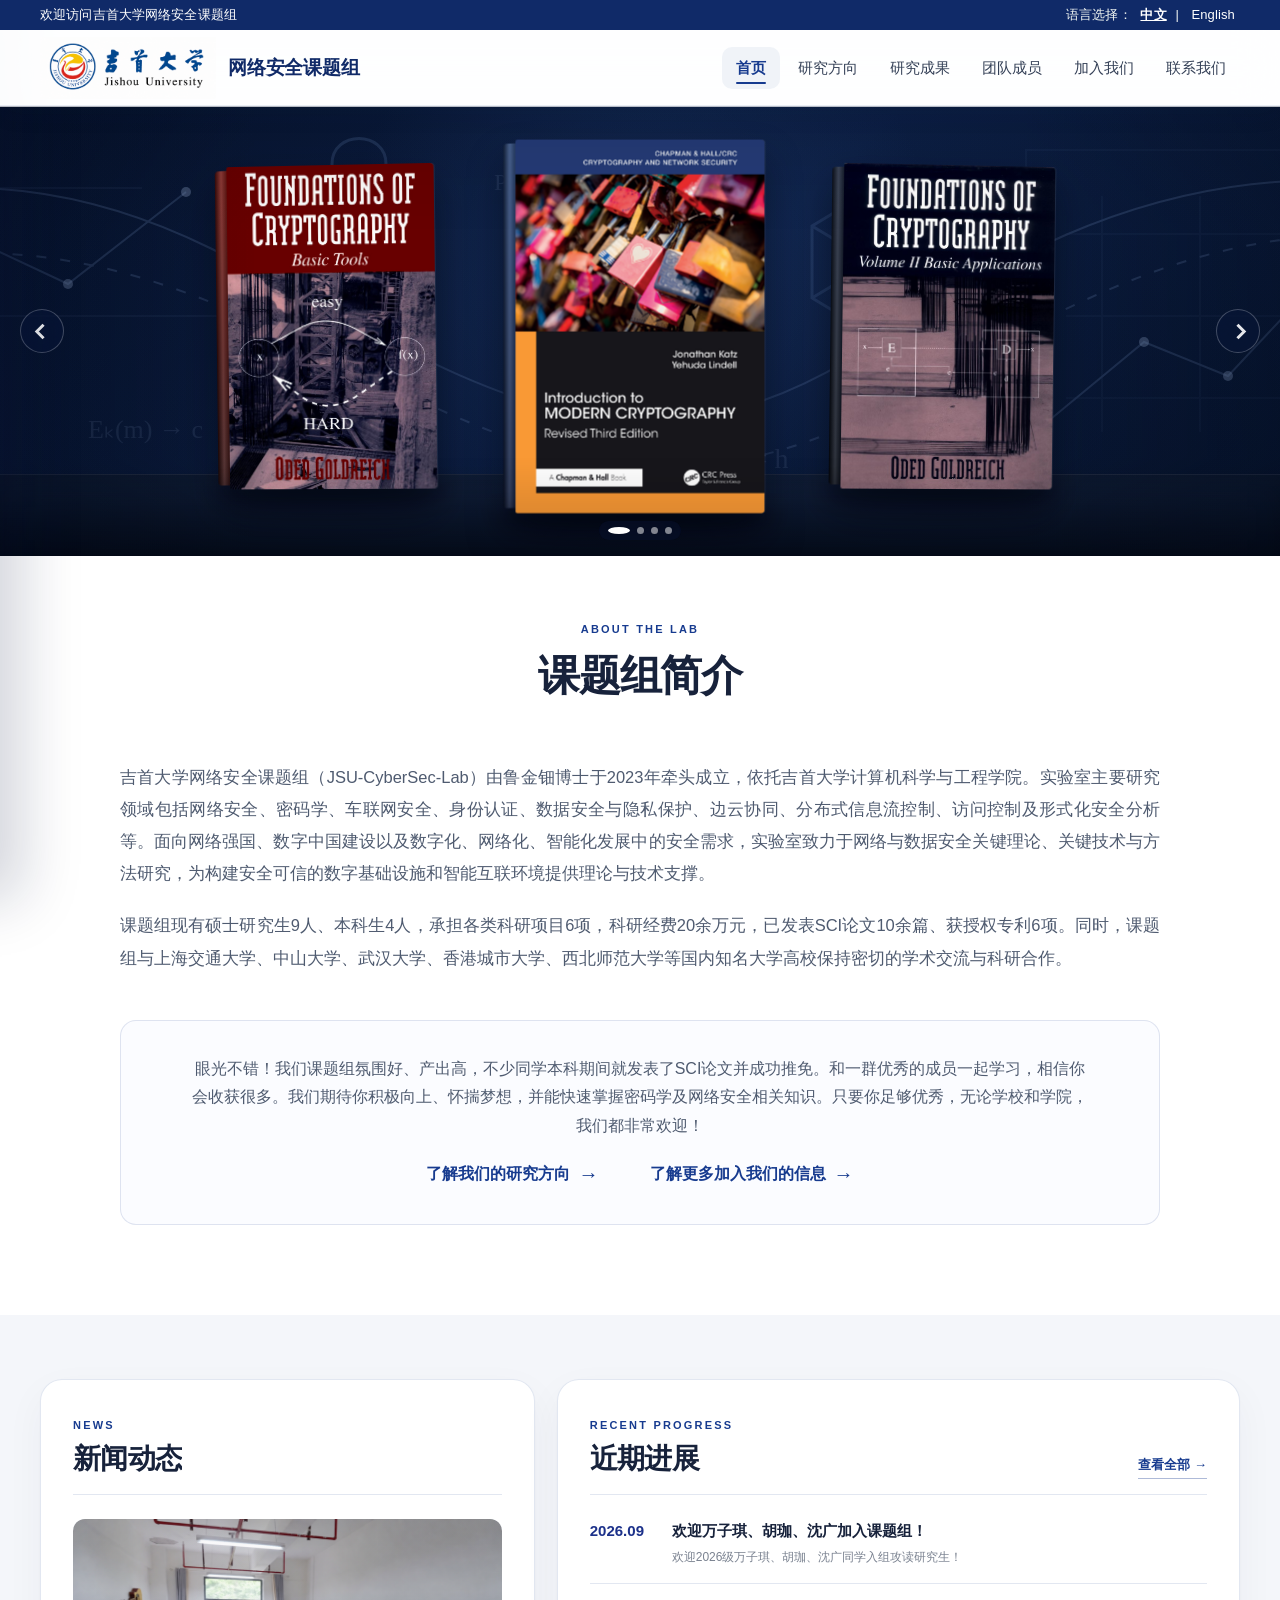
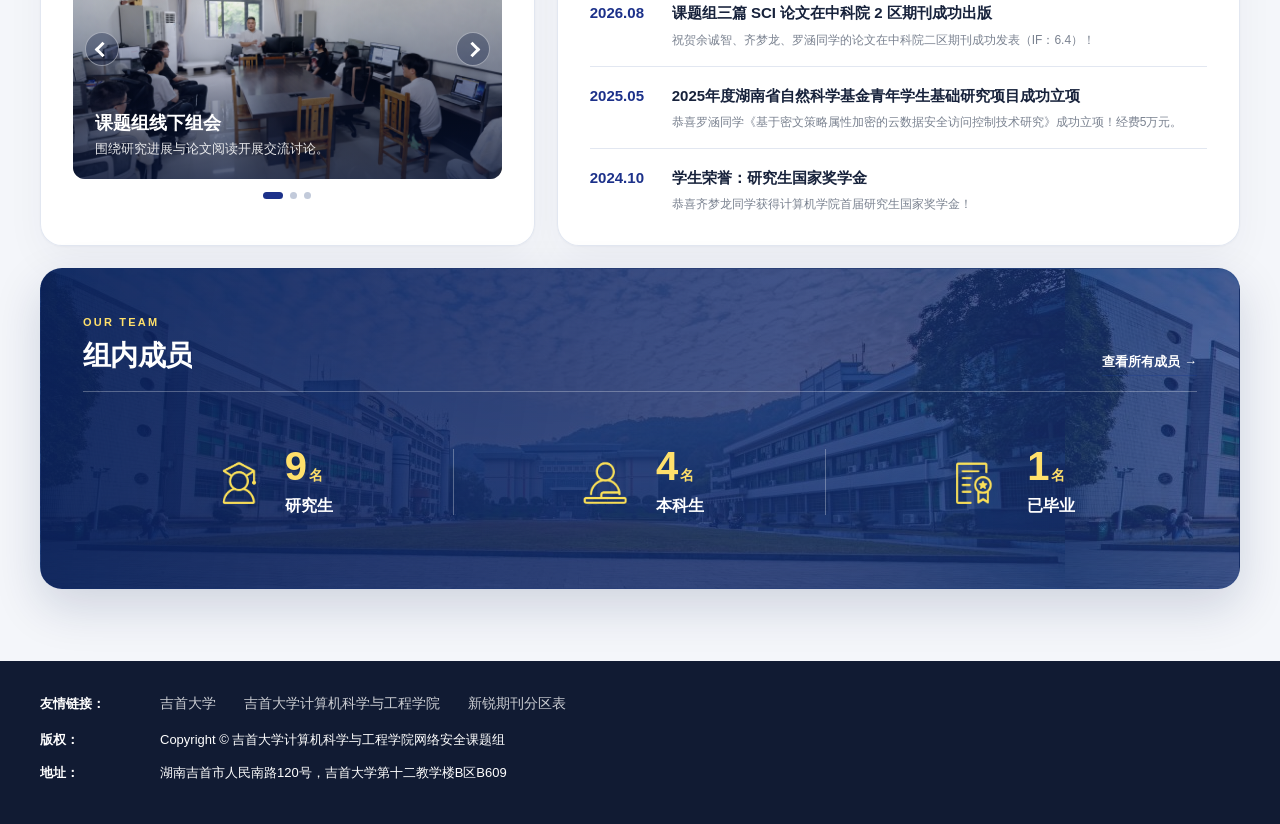
==== index.html @ b17234b5 "Initial release of JSU CyberSec Lab website" ====
<!DOCTYPE html>
<html lang="zh-CN">

<head>
    <meta charset="UTF-8">
    <meta name="viewport" content="width=device-width, initial-scale=1.0">
    <meta name="theme-color" content="#102a68">
    <link rel="icon" type="image/png" sizes="512x512" href="assets/images/branding/jsu-favicon.png?v=20260823-cybersec-lab">
    <title data-i18n="page-title-home">首页 - 网络安全课题组</title>
    <link rel="stylesheet" href="assets/css/site.css?v=20260823-i18n-v1">
</head>

<body>
    <!-- 顶部欢迎栏 -->
    <div class="topper">
        <div class="top">
            <div class="container">
                <div class="welcome" data-i18n="welcome">欢迎访问吉首大学网络安全课题组</div>
                <div class="top_tel">
                    <span data-i18n="language">语言选择：</span>
                    <a href="#" id="langZh" class="lang-switch active" data-i18n="lang-zh">中文</a>&nbsp;|&nbsp;
                    <a href="#" id="langEn" class="lang-switch" data-i18n="lang-en">English</a>
                </div>
            </div>
        </div>
        
        <!-- 页眉导航 -->
        <div class="header">
            <div class="container">
                <div class="logo">
                    <a href="index.html">
                        <img src="assets/images/branding/jishou-university-horizontal.png" alt="吉首大学校徽与校名" data-i18n-alt="logo-alt">
                        <span class="header-title" data-i18n="site-title">网络安全课题组</span>
                    </a>
                </div>
                <div class="nav">
                    <ul>
                        <li class="on"><a href="index.html" data-i18n="nav-home">首页</a></li>
                        <li><a href="research-directions/index.html" data-i18n="nav-intro">研究方向</a></li>
                        <li><a href="research-results/index.html" data-i18n="nav-research">研究成果</a></li>
                        <li><a href="team/index.html" data-i18n="nav-team">团队成员</a></li>
                        <li><a href="join-us/index.html" data-i18n="nav-about">加入我们</a></li>
                        <li><a href="contact/index.html" data-i18n="nav-contact">联系我们</a></li>
                    </ul>
                </div>
                <button type="button" class="model-navbtn" id="navBtn" aria-label="打开导航菜单" data-i18n-aria-label="open-navigation" aria-controls="leftNav" aria-expanded="false"></button>
            </div>
        </div>
    </div>

    <!-- 侧边导航（移动端） -->
    <div class="opacity2" id="opacity2"></div>
    <div class="model-leftnav" id="leftNav" aria-hidden="true">
        <h1 class="model-leftnav-top"><span data-i18n="nav-menu">导航菜单</span></h1>
        <div class="model-leftnav-main">
            <ul class="nnav">
                <li><a href="index.html" class="ce" data-i18n="nav-home">首页</a></li>
                <li><a href="research-directions/index.html" class="ce" data-i18n="nav-intro">研究方向</a></li>
                <li><a href="research-results/index.html" class="ce" data-i18n="nav-research">研究成果</a></li>
                <li><a href="team/index.html" class="ce" data-i18n="nav-team">团队成员</a></li>
                <li><a href="join-us/index.html" class="ce" data-i18n="nav-about">加入我们</a></li>
                <li><a href="contact/index.html" class="ce" data-i18n="nav-contact">联系我们</a></li>
            </ul>
        </div>
    </div>

    <!-- 轮播图 -->
    <section class="hero-slider" id="model_banner">
        <div class="slider" id="slider">
            <div class="slides">
                <div class="slide books-slide active" role="img" aria-label="三本密码学经典著作的图书陈列" data-i18n-aria-label="hero-books-alt">
                    <div class="books-stage" aria-hidden="true">
                        <div class="book-cover book-cover-left">
                            <img src="assets/images/carousel/books/crypto-book-basic-tools.png" alt="">
                        </div>
                        <div class="book-cover book-cover-center">
                            <img src="assets/images/carousel/books/crypto-book-modern-cryptography.png" alt="">
                        </div>
                        <div class="book-cover book-cover-right">
                            <img src="assets/images/carousel/books/crypto-book-basic-applications.png" alt="">
                        </div>
                    </div>
                </div>
                <div class="slide journals-slide" role="img" aria-label="四本密码学与网络安全领域代表性期刊的封面陈列" data-i18n-aria-label="hero-journals-alt">
                    <div class="journals-stage" aria-hidden="true">
                        <div class="journal-cover journal-cover-tops">
                            <img src="assets/images/carousel/journals/journal-acm-tops-ai.png" alt="">
                        </div>
                        <div class="journal-cover journal-cover-tifs">
                            <img src="assets/images/carousel/journals/journal-ieee-tifs-ai.png" alt="">
                        </div>
                        <div class="journal-cover journal-cover-tdsc">
                            <img src="assets/images/carousel/journals/journal-ieee-tdsc-ai.png" alt="">
                        </div>
                        <div class="journal-cover journal-cover-cryptology">
                            <img src="assets/images/carousel/journals/journal-cryptology-ai.png" alt="">
                        </div>
                    </div>
                </div>
                <div class="slide awards-slide">
                    <img src="assets/images/carousel/awards/awards-honors-carousel.png" alt="课题组奖项荣誉展示：国际奖荣誉8项以上、省级荣誉30项以上" data-i18n-alt="hero-awards-alt">
                </div>
                <div class="slide research-directions-slide">
                    <img src="assets/images/carousel/research/research-directions-carousel.png" alt="课题组三个研究方向展示：身份认证、数据安全、分布式信息流控制" data-i18n-alt="hero-directions-alt">
                </div>
            </div>
            <button class="nav prev" aria-label="上一张" data-i18n-aria-label="previous-slide"><span aria-hidden="true">‹</span></button>
            <button class="nav next" aria-label="下一张" data-i18n-aria-label="next-slide"><span aria-hidden="true">›</span></button>
            <div class="dots" aria-label="首页轮播图" data-i18n-aria-label="hero-carousel-label"></div>
        </div>
    </section>

    <!-- 首页简介 -->
    <div class="home-intro">
        <div class="container">
            <section class="intro-content" aria-labelledby="home-intro-title">
                <header class="intro-heading">
                    <span class="section-kicker" data-i18n="home-intro-kicker">ABOUT THE LAB</span>
                    <h2 id="home-intro-title" data-i18n="home-intro-title">课题组简介</h2>
                </header>
                <div class="intro-text">
                    <p data-i18n="home-intro-text1">吉首大学网络安全课题组（JSU-CyberSec-Lab）由鲁金钿博士于2023年牵头成立，依托吉首大学计算机科学与工程学院。实验室主要研究领域包括网络安全、密码学、车联网安全、身份认证、数据安全与隐私保护、边云协同、分布式信息流控制、访问控制及形式化安全分析等。面向网络强国、数字中国建设以及数字化、网络化、智能化发展中的安全需求，实验室致力于网络与数据安全关键理论、关键技术与方法研究，为构建安全可信的数字基础设施和智能互联环境提供理论与技术支撑。</p>
                    <p data-i18n="home-intro-text2">课题组现有硕士研究生9人、本科生4人，承担各类科研项目6项，科研经费20余万元，已发表SCI论文10余篇、获授权专利6项。同时，课题组与上海交通大学、中山大学、武汉大学、香港城市大学、西北师范大学等国内知名大学高校保持密切的学术交流与科研合作。</p>
                </div>
                <aside class="intro-invitation" aria-label="进一步了解课题组" data-i18n-aria-label="home-intro-aside-label">
                    <p data-i18n="home-intro-pathways-text">眼光不错！我们课题组氛围好、产出高，不少同学本科期间就发表了SCI论文并成功推免。和一群优秀的成员一起学习，相信你会收获很多。我们期待你积极向上、怀揣梦想，并能快速掌握密码学及网络安全相关知识。只要你足够优秀，无论学校和学院，我们都非常欢迎！</p>
                    <nav class="intro-pathways">
                        <a href="research-directions/index.html">
                            <span data-i18n="home-intro-research-link">了解我们的研究方向</span>
                            <span class="intro-pathway-arrow" aria-hidden="true">→</span>
                        </a>
                        <a href="join-us/index.html">
                            <span data-i18n="home-intro-join-link">了解更多加入我们的信息</span>
                            <span class="intro-pathway-arrow" aria-hidden="true">→</span>
                        </a>
                    </nav>
                </aside>
            </section>
        </div>
    </div>

    <!-- 新闻、近期进展与成员概览 -->
    <section class="home-updates">
        <div class="container">
            <div class="home-feed-grid">
                <section class="home-module news-module" aria-labelledby="home-news-title">
                    <div class="home-module-heading">
                        <div>
                            <span class="section-kicker">NEWS</span>
                            <h2 id="home-news-title" data-i18n="home-news-title">新闻动态</h2>
                        </div>
                    </div>
                    <div class="news-carousel" data-news-carousel aria-roledescription="carousel" aria-label="课题组新闻动态" data-i18n-aria-label="news-carousel-label">
                        <div class="news-carousel-viewport">
                            <article class="news-carousel-slide is-active" aria-hidden="false">
                                <img src="assets/images/news/news-group-meeting.png" alt="课题组线下组会" data-i18n-alt="news-meeting-alt">
                                <div class="news-carousel-caption">
                                    <h3 data-i18n="home-news-slide1-title">课题组线下组会</h3>
                                    <p data-i18n="home-news-slide1-text">围绕研究进展与论文阅读开展交流讨论。</p>
                                </div>
                            </article>
                            <article class="news-carousel-slide" aria-hidden="true">
                                <img src="assets/images/news/news-research-guidance.png" alt="科研工作指导" data-i18n-alt="news-guidance-alt">
                                <div class="news-carousel-caption">
                                    <h3 data-i18n="home-news-slide2-title">科研工作指导</h3>
                                    <p data-i18n="home-news-slide2-text">针对实验设计与论文写作开展细致指导。</p>
                                </div>
                            </article>
                            <article class="news-carousel-slide" aria-hidden="true">
                                <img src="assets/images/news/news-online-seminar.png" alt="线上论文研讨" data-i18n-alt="news-seminar-alt">
                                <div class="news-carousel-caption">
                                    <h3 data-i18n="home-news-slide3-title">线上论文研讨</h3>
                                    <p data-i18n="home-news-slide3-text">通过线上会议持续开展论文分享与学术讨论。</p>
                                </div>
                            </article>
                            <button class="news-carousel-control news-carousel-prev" type="button" data-news-prev aria-label="上一张新闻图片" data-i18n-aria-label="news-previous"><span aria-hidden="true">‹</span></button>
                            <button class="news-carousel-control news-carousel-next" type="button" data-news-next aria-label="下一张新闻图片" data-i18n-aria-label="news-next"><span aria-hidden="true">›</span></button>
                        </div>
                        <div class="news-carousel-dots" role="tablist" aria-label="新闻图片切换">
                            <button class="is-active" type="button" data-news-dot="0" aria-label="查看第 1 张新闻图片" aria-current="true"></button>
                            <button type="button" data-news-dot="1" aria-label="查看第 2 张新闻图片" aria-current="false"></button>
                            <button type="button" data-news-dot="2" aria-label="查看第 3 张新闻图片" aria-current="false"></button>
                        </div>
                    </div>
                </section>

                <section class="home-module progress-module" aria-labelledby="home-progress-title">
                    <div class="home-module-heading">
                        <div>
                            <span class="section-kicker">RECENT PROGRESS</span>
                            <h2 id="home-progress-title" data-i18n="home-progress-title">近期进展</h2>
                        </div>
                        <a href="research-results/index.html" class="module-more" data-i18n="view-all-progress">查看全部</a>
                    </div>
                    <div class="progress-list">
                        <article class="progress-item progress-news-item">
                            <time datetime="2026-09">2026.09</time>
                            <div>
                                <h3><a href="team/index.html" data-i18n="progress-new-members-title">欢迎万子琪、胡珈、沈广加入课题组！</a></h3>
                                <p data-i18n="progress-new-members-desc">欢迎2026级万子琪、胡珈、沈广同学入组攻读研究生！</p>
                            </div>
                        </article>
                        <article class="progress-item progress-news-item">
                            <time datetime="2026-08">2026.08</time>
                            <div>
                                <h3><a href="research-results/index.html" data-i18n="progress-publications-title">课题组三篇 SCI 论文在中科院 2 区期刊成功出版</a></h3>
                                <p data-i18n="progress-publications-desc">祝贺余诚智、齐梦龙、罗涵同学的论文在中科院二区期刊成功发表（IF：6.4）！</p>
                            </div>
                        </article>
                        <article class="progress-item progress-news-item">
                            <time datetime="2025-05-10">2025.05</time>
                            <div>
                                <h3><a href="https://news.jsu.edu.cn/xyjj/81c329e2d4d9441f970bdf173c65353d.htm" target="_blank" rel="noopener noreferrer" data-i18n="progress-student-project-title">2025年度湖南省自然科学基金青年学生基础研究项目成功立项</a></h3>
                                <p data-i18n="progress-student-project-desc">恭喜罗涵同学《基于密文策略属性加密的云数据安全访问控制技术研究》成功立项！经费5万元。</p>
                            </div>
                        </article>
                        <article class="progress-item progress-news-item">
                            <time datetime="2024-10">2024.10</time>
                            <div>
                                <h3><a href="https://mp.weixin.qq.com/s/3XotPvAPPqmnLDscz7yM0w" target="_blank" rel="noopener noreferrer" data-i18n="progress-scholarship-title">学生荣誉：研究生国家奖学金</a></h3>
                                <p data-i18n="progress-scholarship-desc">恭喜齐梦龙同学获得计算机学院首届研究生国家奖学金！</p>
                            </div>
                        </article>
                    </div>
                </section>
            </div>

            <section class="home-module members-module" aria-labelledby="home-members-title">
                <div class="home-module-heading">
                    <div>
                        <span class="section-kicker">OUR TEAM</span>
                        <h2 id="home-members-title" data-i18n="home-members-title">组内成员</h2>
                    </div>
                    <a href="team/index.html" class="module-more" data-i18n="view-all-members">查看全部成员</a>
                </div>
                <div class="member-stats">
                    <a href="team/index.html#graduate-heading" class="member-stat">
                        <span class="member-stat-icon member-stat-icon-graduate" aria-hidden="true"></span>
                        <span class="member-stat-copy"><strong>9<small data-i18n="member-count-unit">名</small></strong><span data-i18n="team-graduate">研究生</span></span>
                    </a>
                    <a href="team/index.html#undergraduate-heading" class="member-stat">
                        <span class="member-stat-icon member-stat-icon-undergraduate" aria-hidden="true"></span>
                        <span class="member-stat-copy"><strong>4<small data-i18n="member-count-unit">名</small></strong><span data-i18n="team-undergraduate">本科生</span></span>
                    </a>
                    <a href="team/index.html#alumni-heading" class="member-stat">
                        <span class="member-stat-icon member-stat-icon-alumni" aria-hidden="true"></span>
                        <span class="member-stat-copy"><strong>1<small data-i18n="member-count-unit">名</small></strong><span data-i18n="home-alumni">已毕业</span></span>
                    </a>
                </div>
            </section>
        </div>
    </section>

    <!-- 页脚 -->
    <div class="footer">
        <div class="container">
            <div class="foot_left">
                <div class="footer-row footer-links">
                        <span class="footer-label" data-i18n="related-links">友情链接：</span>
                        <ul class="ul-link1">
                            <li><a href="https://www.jsu.edu.cn/" target="_blank" rel="noopener noreferrer" data-i18n="link-jsu">吉首大学</a></li>
                            <li><a href="https://cse.jsu.edu.cn/" target="_blank" rel="noopener noreferrer" data-i18n="link-cse">吉首大学计算机科学与工程学院</a></li>
                            <li><a href="https://www.xr-scholar.com/" target="_blank" rel="noopener noreferrer" data-i18n="link-xr">新锐期刊分区表</a></li>
                        </ul>
                </div>
                <div class="footer-row copyright"><span class="footer-label" data-i18n="footer-copyright-label">版权：</span><span data-i18n="footer-copyright-text">Copyright © 吉首大学计算机科学与工程学院网络安全课题组</span></div>
                <div class="footer-row contact"><span class="footer-label" data-i18n="footer-address-label">地址：</span><span data-i18n="footer-address-text">湖南吉首市人民南路120号，吉首大学第十二教学楼B区B609</span></div>
            </div>
        </div>
    </div>

    <script src="assets/js/i18n.js?v=20260823-i18n-v2"></script>
    <script src="assets/js/common.js?v=20260823-i18n-v1"></script>
</body>

</html>
---- assets/css/site.css ----
/* ===== 全局样式重置 ===== */
* {
    margin: 0;
    padding: 0;
    box-sizing: border-box;
}

body {
    font-family: "Microsoft YaHei", "微软雅黑", "PingFang SC", "Helvetica Neue", Arial, sans-serif;
    font-size: 14px;
    line-height: 24px;
    color: #333;
    background: #fff;
    -webkit-font-smoothing: antialiased;
    -moz-osx-font-smoothing: grayscale;
}

a {
    text-decoration: none;
    color: #333;
    transition: all 0.3s ease;
}

a:hover, a:focus {
    text-decoration: none;
    color: #1c318a;
}

ul, ol {
    list-style: none;
}

img {
    border: none;
    vertical-align: middle;
    max-width: 100%;
}

.clear {
    clear: both;
}

.container {
    width: 1200px;
    margin: 0 auto;
    padding: 0 15px;
}

/* ===== 顶部欢迎栏 ===== */
.topper {
    width: 100%;
    position: relative;
    z-index: 10;
}

.top {
    border-top: 3px solid #2a4092;
    background: #1c318a;
    height: auto;
    overflow: hidden;
    position: relative;
    z-index: 11;
}

.top .container {
    display: flex;
    justify-content: space-between;
    align-items: center;
    height: 30px;
    line-height: 30px;
}

.welcome {
    color: #ffffff;
    font-size: 14px;
}

.top_tel {
    color: #f5faf5;
    font-size: 14px;
}

.top_tel a {
    color: #ffffff;
    margin: 0 5px;
}

.top_tel a:hover {
    color: #ffffff;
    opacity: 0.8;
}

/* ===== 页眉导航 ===== */
.header {
    width: 100%;
    height: 78px;
    background: #fff;
    box-shadow: 0px 2px 10px 3px rgba(30, 19, 15, 0.1);
    position: relative;
    z-index: 10;
    transition: 400ms;
}

.header .container {
    position: relative;
    display: flex;
    align-items: center;
    justify-content: space-between;
    height: 78px;
}

.logo {
    width: auto;
    min-width: 340px;
    height: 78px;
    display: flex;
    align-items: center;
    flex: 0 1 auto;
}

.logo a {
    width: 100%;
    height: 100%;
    display: flex;
    align-items: center;
}

.logo img {
    width: 188px;
    height: 68px;
    object-fit: cover;
    object-position: center;
    flex: 0 0 auto;
}

.header-title {
    font-size: 20px;
    font-weight: bold;
    color: #1c318a;
    margin-left: 14px;
    white-space: nowrap;
}

.nav {
    flex: 1;
    padding: 0 0 0 20px;
    height: 78px;
    display: flex;
    align-items: center;
}

.nav ul {
    display: flex;
    width: 100%;
    justify-content: flex-end;
    gap: 0;
}

.nav ul li {
    position: relative;
    text-align: center;
}

.nav ul li a {
    display: block;
    line-height: 78px;
    height: 78px;
    padding: 0 16px;
    overflow: hidden;
    position: relative;
    transition: 400ms;
    color: #333;
    font-size: 16px;
}

.nav ul li a:before {
    content: "";
    width: 1px;
    height: 16px;
    background: #e6e6e6;
    position: absolute;
    right: 0px;
    top: 50%;
    margin-top: -8px;
}

.nav ul li:last-child a:before {
    display: none;
}

.nav ul li a:after {
    content: "";
    width: 30px;
    height: 3px;
    background: #1c318a;
    position: absolute;
    left: 50%;
    margin-left: -15px;
    bottom: 14px;
    transition: 400ms;
    transform: scale(0, 0);
    -webkit-transform: scale(0, 0);
    -moz-transform: scale(0, 0);
    -ms-transform: scale(0, 0);
}

.nav ul li a:hover,
.nav ul li.on a {
    font-weight: bold;
    color: #1c318a;
}

.nav ul li a:hover:after,
.nav ul li.on a:after {
    transform: scale(1, 1);
    -webkit-transform: scale(1, 1);
    -moz-transform: scale(1, 1);
    -ms-transform: scale(1, 1);
    transition: 400ms;
}

.nav ul li ul {
    width: 100%;
    background: rgba(42, 64, 146, 0.8);
    display: none;
    position: absolute;
    top: 78px;
    left: 0;
    flex-direction: column;
    padding: 10px 0;
}

.nav ul li:hover ul {
    display: block;
}

.nav ul li ul li {
    width: 100%;
    font-size: 14px;
}

.nav ul li ul li a {
    color: #d6ddf9;
    line-height: 40px;
    height: 40px;
    font-weight: normal;
    padding: 0 20px;
}

.nav ul li ul li a:before,
.nav ul li ul li a:after {
    display: none;
}

.nav ul li ul li a:hover {
    color: #fff;
    background: #1c318a;
}

.model-navbtn {
    width: 36px;
    height: 36px;
    padding: 0;
    background: #1c318a;
    position: relative;
    cursor: pointer;
    border: none;
    appearance: none;
    outline: none;
    display: none;
}

.model-navbtn:before {
    content: "☰";
    position: absolute;
    top: 50%;
    left: 50%;
    transform: translate(-50%, -50%);
    color: #fff;
    font-size: 20px;
}

/* ===== 轮播图 ===== */
#model_banner {
    width: 100%;
    position: relative;
    overflow: hidden;
}

#model_banner .banner {
    width: 100%;
    height: 500px;
    overflow: hidden;
}

#model_banner .banner img {
    width: 100%;
    height: 100%;
    object-fit: cover;
}

.hero-slider {
    width: 100%;
    position: relative;
    overflow: hidden;
}

.slider {
    position: relative;
    width: 100%;
    height: 500px;
    overflow: hidden;
}

.slides {
    position: relative;
    width: 100%;
    height: 100%;
}

.slide {
    position: absolute;
    inset: 0;
    opacity: 0;
    transition: opacity 0.8s ease;
}

.slide.active {
    opacity: 1;
    z-index: 2;
}

.slide img {
    width: 100%;
    height: 100%;
    object-fit: cover;
    display: block;
}

.slide::after {
    content: "";
    position: absolute;
    inset: 0;
    background: linear-gradient(135deg, rgba(0, 0, 0, 0.4) 0%, rgba(0, 0, 0, 0.1) 50%, rgba(0, 0, 0, 0) 100%);
}

.caption {
    position: absolute;
    left: 40px;
    bottom: 40px;
    z-index: 3;
    color: #fff;
    max-width: 60%;
    text-shadow: 0 4px 20px rgba(0, 0, 0, 0.8);
}

.caption h2 {
    margin: 0 0 10px 0;
    font-size: 36px;
    font-weight: 800;
    letter-spacing: 1px;
    color: #fff;
}

.caption h2::after {
    display: none;
}

.caption p {
    margin: 0;
    opacity: 0.95;
    font-size: 18px;
    color: rgba(255, 255, 255, 0.9);
}

.slider .nav {
    position: absolute;
    top: 50%;
    transform: translateY(-50%);
    z-index: 4;
    width: 50px;
    height: 50px;
    border: 0;
    border-radius: 50%;
    cursor: pointer;
    color: #fff;
    font-size: 32px;
    line-height: 50px;
    background: rgba(0, 0, 0, 0.4);
    backdrop-filter: blur(10px);
    transition: all 0.3s ease;
    border: 2px solid rgba(255, 255, 255, 0.2);
}

.slider .nav.prev {
    left: 20px;
}

.slider .nav.next {
    right: 20px;
}

.slider .nav:hover {
    background: rgba(28, 49, 138, 0.6);
    border-color: #1c318a;
}

.dots {
    position: absolute;
    left: 50%;
    bottom: 20px;
    transform: translateX(-50%);
    z-index: 4;
    display: flex;
    gap: 10px;
    padding: 8px 15px;
    border-radius: 999px;
    background: rgba(0, 0, 0, 0.4);
    backdrop-filter: blur(10px);
}

.dot {
    width: 10px;
    height: 10px;
    border-radius: 50%;
    border: 2px solid rgba(255, 255, 255, 0.5);
    background: rgba(255, 255, 255, 0.2);
    cursor: pointer;
    transition: all 0.3s ease;
}

.dot.active {
    width: 30px;
    background: #1c318a;
    border-color: #1c318a;
}

/* ===== 主体内容 ===== */
.model_contant {
    width: 100%;
    padding: 40px 0;
    background: #f7f7f7;
}

.model_leftright {
    background: #f7f7f7;
    position: relative;
}

.model_leftright:after {
    content: "";
    width: 360px;
    background: #fff;
    height: 100%;
    position: absolute;
    right: 0;
    top: 0;
}

#model_contant_main {
    position: relative;
    z-index: 2;
}

.model_leftright_l {
    width: 20.833%;
    height: auto;
    float: left;
    overflow: hidden;
}

.model_leftright_l .l_posnav {
    width: 100%;
    height: 70px;
    line-height: 70px;
    text-align: center;
    font-size: 24px;
    font-weight: bold;
    color: #fff;
    background: #1c318a;
}

.model_leftright_l .cont_nav {
    width: 100%;
    height: auto;
    margin-top: 10px;
    border-top: 1px solid #e6e6e6;
    background: #fff;
}

.model_leftright_l .cont_nav .one .o_li {
    width: 100%;
    height: auto;
    overflow: hidden;
    border-bottom: 1px solid #e6e6e6;
}

.model_leftright_l .cont_nav .one .o_li a {
    display: block;
    padding: 0 5%;
    height: 60px;
    line-height: 60px;
    font-size: 16px;
    color: #333333;
}

.model_leftright_l .cont_nav .one .o_li a.one_a:hover,
.model_leftright_l .cont_nav .one .o_li a.ez,
.model_leftright_l .cont_nav .one .o_li.on a {
    background: #fff;
    color: #1c318a;
    font-weight: bold;
}

.moder_leftright_r {
    width: 79.167%;
    float: right;
    padding-bottom: 25px;
    padding-left: 3.167%;
    background: #fff;
    position: relative;
    z-index: 2;
    min-height: 600px;
}

.moder_leftright_r .r_posnav {
    width: 100%;
    height: 44px;
    line-height: 44px;
    margin: 23px 0;
}

.moder_leftright_r .r_posnav p {
    width: auto;
    border-bottom: 4px solid #1c318a;
    font-size: 20px;
    font-weight: bold;
    color: #333333;
    display: inline-block;
    padding-bottom: 5px;
}

.moder_leftright_r .r_posnav span {
    float: right;
    color: #808080;
    font-size: 14px;
}

.moder_leftright_r .r_posnav span a {
    color: #808080;
    margin: 0 3px;
}

.moder_leftright_r .r_posnav span a:hover {
    color: #1c318a;
}

/* ===== 内容区域 ===== */
.intro,
.research {
    background: #fff;
    padding: 40px;
    margin-bottom: 30px;
}

h2 {
    font-size: 30px;
    font-weight: bold;
    color: #1c318a;
    line-height: 40px;
    height: 40px;
    overflow: hidden;
    margin-bottom: 30px;
    text-align: center;
    position: relative;
    padding-bottom: 20px;
}

h2:after {
    content: "";
    width: 30px;
    height: 3px;
    background: #1c318a;
    position: absolute;
    bottom: 0;
    left: 50%;
    margin-left: -15px;
}

.sy_1 {
    background: #fafafa;
    padding: 30px;
    margin-bottom: 30px;
    border-left: 4px solid #1c318a;
}

.sy_1_title {
    font-size: 22px;
    font-weight: bold;
    color: #1c318a;
    margin-bottom: 20px;
    padding-bottom: 10px;
    border-bottom: 2px solid #e6e6e6;
}

.sy_1_info {
    font-size: 16px;
    line-height: 30px;
    color: #333;
    margin-bottom: 15px;
    text-align: justify;
}

.sy_name {
    font-size: 20px;
    font-weight: bold;
    color: #1c318a;
    text-align: center;
    margin: 30px 0 15px;
    padding-bottom: 10px;
    border-bottom: 2px solid #e6e6e6;
}

.sy_2_info {
    font-size: 16px;
    line-height: 28px;
    color: #333;
    margin-top: 10px;
    text-align: justify;
}

.sy_3_info {
    font-size: 16px;
    line-height: 28px;
    color: #333;
    margin-bottom: 12px;
    padding-left: 20px;
    position: relative;
}

.sy_3_info:before {
    content: "•";
    position: absolute;
    left: 0;
    color: #1c318a;
    font-weight: bold;
}

.sy_3_info:hover {
    color: #1c318a;
    padding-left: 25px;
}

.sec_two {
    display: flex;
    justify-content: space-between;
    gap: 30px;
    margin-top: 20px;
}

.sec_two_left,
.sec_two_right {
    flex: 1;
    background: #fafafa;
    padding: 25px;
    border: 1px solid #e6e6e6;
}

.sec_two_left:hover,
.sec_two_right:hover {
    border-color: #1c318a;
    box-shadow: 0 2px 10px rgba(28, 49, 138, 0.1);
}

.sy_4_info {
    font-size: 16px;
    line-height: 2.2;
    color: #333;
    list-style: none;
    padding-left: 0;
}

.sy_4_info li {
    padding: 8px 0;
    padding-left: 25px;
    position: relative;
    transition: all 0.3s ease;
}

.sy_4_info li:before {
    content: "▸";
    position: absolute;
    left: 0;
    color: #1c318a;
    font-weight: bold;
}

.sy_4_info li:hover {
    color: #1c318a;
    padding-left: 30px;
}

.sy_2_title {
    font-size: 20px;
    font-weight: bold;
    color: #1c318a;
    text-align: center;
    margin: 25px 0 15px;
}

.sy_5_info {
    font-size: 16px;
    line-height: 28px;
    color: #333;
    margin-bottom: 12px;
    padding-left: 20px;
    position: relative;
}

.sy_5_info:before {
    content: "•";
    position: absolute;
    left: 0;
    color: #1c318a;
    font-weight: bold;
}

.sy_5_info:hover {
    color: #1c318a;
    padding-left: 25px;
}

/* ===== 图片展示 ===== */
.image-kyhj1,
.image-kyhj2 {
    display: flex;
    justify-content: space-between;
    gap: 25px;
    padding: 25px 0;
    flex-wrap: wrap;
}

.image-item-kyhj,
.image-item-kyhj-1,
.image-item-kyhj-2,
.image-item-kyhj-3 {
    flex: 1;
    min-width: 200px;
    text-align: center;
    position: relative;
    overflow: hidden;
    border-radius: 8px;
    transition: all 0.4s ease;
}

.image-item-kyhj img,
.image-item-kyhj-1 img,
.image-item-kyhj-2 img,
.image-item-kyhj-3 img {
    width: 100%;
    height: auto;
    border-radius: 8px;
    object-fit: cover;
    transition: all 0.4s ease;
    border: 2px solid #e6e6e6;
}

.image-item-kyhj:hover,
.image-item-kyhj-1:hover,
.image-item-kyhj-2:hover,
.image-item-kyhj-3:hover {
    transform: translateY(-5px);
}

.image-item-kyhj:hover img,
.image-item-kyhj-1:hover img,
.image-item-kyhj-2:hover img,
.image-item-kyhj-3:hover img {
    border-color: #1c318a;
    box-shadow: 0 5px 20px rgba(28, 49, 138, 0.2);
}

.image-caption-kyhj {
    margin-top: 12px;
    font-size: 16px;
    color: #666;
    transition: all 0.3s ease;
}

.image-item-kyhj:hover .image-caption-kyhj,
.image-item-kyhj-1:hover .image-caption-kyhj,
.image-item-kyhj-2:hover .image-caption-kyhj,
.image-item-kyhj-3:hover .image-caption-kyhj {
    color: #1c318a;
    font-weight: bold;
}

.call {
    font-size: 16px;
    color: #333;
    margin: 15px 0;
    padding: 15px;
    background: #fafafa;
    border-left: 4px solid #1c318a;
    border-radius: 4px;
    transition: all 0.3s ease;
}

.call:hover {
    background: #f0f0f0;
    border-left-width: 6px;
}

.call strong {
    color: #1c318a;
    font-weight: 600;
}

/* ===== 页脚 ===== */
.footer {
    width: 100%;
    height: auto;
    overflow: hidden;
    background: #454b4d;
    padding: 22px 0;
    min-height: 124px;
}

.footer .container {
    position: relative;
}

.foot_left {
    width: 100%;
    height: auto;
    overflow: hidden;
    float: left;
    line-height: 24px;
}

.contact {
    color: #fff;
    margin: 6px 0 0;
    font-size: 14px;
}

.copyright {
    color: #fff;
    font-size: 14px;
}

.copyright a {
    color: #9ca3a6;
    transition: 400ms;
}

.copyright a:hover {
    color: #fff;
}

.m-link1 {
    padding: 0 0 16px;
}

.m-link1 .item {
    overflow: hidden;
    color: #fff;
}

.m-link1 .item span {
    float: left;
    font-size: 16px;
    margin-right: 18px;
    font-weight: 600;
    color: #fff;
}

.ul-link1 {
    overflow: hidden;
}

.ul-link1 li {
    float: left;
}

.ul-link1 li a {
    display: block;
    margin-right: 20px;
    font-size: 14px;
    color: #fff;
    height: 21px;
    line-height: 21px;
}

.ul-link1 li a:hover {
    opacity: 0.8;
}

.footer-row {
    display: grid;
    grid-template-columns: 120px minmax(0, 1fr);
    align-items: baseline;
    width: 100%;
    margin-bottom: 9px;
    color: #fff;
    line-height: 24px;
}

.footer-label {
    padding-right: 20px;
    font-weight: 600;
    white-space: nowrap;
}

.footer-links {
    margin-bottom: 12px;
}

.footer-links .ul-link1 {
    display: flex;
    align-items: baseline;
    flex-wrap: wrap;
    gap: 6px 28px;
    overflow: visible;
}

.footer-links .ul-link1 li {
    float: none;
}

.footer-links .ul-link1 li a {
    height: auto;
    margin-right: 0;
    line-height: 24px;
}

.footer-row.contact,
.footer-row.copyright {
    margin-top: 0;
    color: #fff;
}

/* ===== 返回顶部 ===== */
.back-to-top {
    position: fixed;
    bottom: 40px;
    right: 40px;
    width: 50px;
    height: 50px;
    background: #1c318a;
    color: #fff;
    border: none;
    border-radius: 50%;
    font-size: 24px;
    cursor: pointer;
    opacity: 0;
    pointer-events: none;
    transition: all 0.3s ease;
    z-index: 999;
    box-shadow: 0 5px 20px rgba(28, 49, 138, 0.4);
    display: flex;
    align-items: center;
    justify-content: center;
}

.back-to-top:hover {
    transform: translateY(-5px) scale(1.1);
    box-shadow: 0 8px 30px rgba(28, 49, 138, 0.6);
    background: #005baa;
}

/* ===== 工具类 ===== */
.hidden-xs {
    display: block;
}

@media (max-width: 991px) {
    .hidden-xs {
        display: none !important;
    }
}

/* ===== 响应式设计 ===== */
@media (max-width: 1200px) {
    .container {
        width: 100%;
        padding: 0 15px;
    }
    
    .model_leftright:after {
        display: none;
    }
    
    .model_leftright_l {
        width: 25%;
    }
    
    .moder_leftright_r {
        width: 75%;
        padding-left: 2%;
    }
}

@media (max-width: 991px) {
    .top {
        display: none;
    }
    
    .header {
        height: auto;
        position: fixed;
        top: 0;
        width: 100%;
        z-index: 1000;
    }
    
    .header .container {
        flex-wrap: wrap;
        height: auto;
        padding: 10px 15px;
    }
    
    .logo {
        width: auto;
        min-width: 0;
        height: 60px;
    }

    .logo img {
        width: 136px;
        height: 56px;
    }
    
    .header-title {
        font-size: 16px;
        margin-left: 10px;
    }
    
    .nav {
        display: none;
    }
    
    .model-navbtn {
        display: block;
    }
    
    #model_banner .banner,
    .slider {
        height: 300px;
    }
    
    .model_contant {
        padding-top: 80px;
    }
    
    .model_leftright_l {
        display: none;
    }
    
    .moder_leftright_r {
        width: 100%;
        padding-left: 0;
    }
    
    .intro,
    .research {
        padding: 20px;
    }
    
    .sec_two {
        flex-direction: column;
    }
    
    .image-kyhj1,
    .image-kyhj2 {
        flex-direction: column;
    }
    
    .foot_left {
        width: 100%;
    }
}

@media (max-width: 767px) {
    .header-title {
        font-size: 14px;
    }
    
    h2 {
        font-size: 24px;
    }
    
    .sy_1 {
        padding: 20px;
    }
    
    .caption h2 {
        font-size: 24px;
    }
    
    .caption p {
        font-size: 14px;
    }
    
    .back-to-top {
        width: 45px;
        height: 45px;
        bottom: 30px;
        right: 30px;
        font-size: 20px;
    }
}

/* ===== 首页样式 ===== */
.home-intro {
    padding: 60px 0;
    background: linear-gradient(135deg, #f7f7f7 0%, #ffffff 100%);
}

.intro-content {
    text-align: center;
    margin-bottom: 60px;
}

.intro-content h2 {
    font-size: 36px;
    color: #1c318a;
    margin-bottom: 30px;
    position: relative;
    display: inline-block;
}

.intro-content h2:after {
    content: '';
    position: absolute;
    bottom: -10px;
    left: 50%;
    transform: translateX(-50%);
    width: 80px;
    height: 4px;
    background: linear-gradient(90deg, #1c318a, #005baa);
    border-radius: 2px;
}

.intro-text {
    max-width: 900px;
    margin: 0 auto 40px;
    text-align: left;
}

.intro-text p {
    font-size: 16px;
    line-height: 1.8;
    color: #555;
    margin-bottom: 20px;
}

.intro-buttons {
    display: flex;
    gap: 20px;
    justify-content: center;
    flex-wrap: wrap;
}

.btn-primary, .btn-secondary {
    display: inline-block;
    padding: 12px 30px;
    border-radius: 25px;
    font-size: 16px;
    font-weight: 600;
    text-align: center;
    transition: all 0.3s ease;
    cursor: pointer;
    border: 2px solid transparent;
}

.btn-primary {
    background: linear-gradient(135deg, #1c318a, #005baa);
    color: #fff;
    box-shadow: 0 4px 15px rgba(28, 49, 138, 0.3);
}

.btn-primary:hover {
    transform: translateY(-2px);
    box-shadow: 0 6px 20px rgba(28, 49, 138, 0.4);
    background: linear-gradient(135deg, #005baa, #1c318a);
}

.btn-secondary {
    background: #fff;
    color: #1c318a;
    border-color: #1c318a;
}

.btn-secondary:hover {
    background: #1c318a;
    color: #fff;
    transform: translateY(-2px);
    box-shadow: 0 4px 15px rgba(28, 49, 138, 0.3);
}

.research-cards {
    display: grid;
    grid-template-columns: repeat(auto-fit, minmax(250px, 1fr));
    gap: 30px;
    margin-top: 50px;
}

.research-card {
    background: #fff;
    padding: 40px 30px;
    border-radius: 15px;
    text-align: center;
    border: 2px solid #f0f0f0;
    position: relative;
    overflow: hidden;
}

.card-icon {
    width: 52px;
    height: 52px;
    line-height: 52px;
    color: #fff;
    font-size: 16px;
    font-weight: 700;
    letter-spacing: 0.08em;
    background: #1c318a;
    border-radius: 50%;
    margin-bottom: 20px;
    display: inline-block;
}

.research-card h3 {
    font-size: 20px;
    color: #1c318a;
    margin-bottom: 15px;
    font-weight: 700;
}

.research-card p {
    font-size: 14px;
    color: #666;
    line-height: 1.6;
}

/* ===== 首页动态、进展与成员概览 ===== */
.home-updates {
    padding: 70px 0;
    background: #f3f6fb;
}

.home-feed-grid {
    display: grid;
    grid-template-columns: minmax(280px, 0.85fr) minmax(0, 1.65fr);
    gap: 28px;
    margin-bottom: 28px;
}

.home-module {
    padding: 34px;
    background: #fff;
    border: 1px solid #e0e6f0;
    border-radius: 14px;
    box-shadow: 0 10px 30px rgba(28, 49, 138, 0.05);
}

.home-module-heading {
    display: flex;
    align-items: flex-end;
    justify-content: space-between;
    gap: 24px;
    margin-bottom: 25px;
    padding-bottom: 16px;
    border-bottom: 2px solid #1c318a;
}

.home-module-heading .section-kicker {
    margin-bottom: 5px;
}

.home-module-heading h2 {
    height: auto;
    margin: 0;
    padding: 0;
    color: #18254d;
    font-size: 28px;
    text-align: left;
}

.home-module-heading h2::after {
    display: none;
}

.module-more {
    flex: 0 0 auto;
    padding-bottom: 3px;
    color: #1c318a;
    font-size: 14px;
    font-weight: 700;
    border-bottom: 1px solid currentColor;
}

.module-more::after {
    content: ' →';
}

.module-more:hover {
    color: #005baa;
}

.news-placeholder {
    display: flex;
    align-items: center;
    gap: 20px;
    min-height: 226px;
    padding: 26px;
    background: linear-gradient(145deg, #edf2fb, #f9fbff);
    border-radius: 10px;
}

.news-mark {
    display: grid;
    flex: 0 0 58px;
    width: 58px;
    height: 58px;
    place-items: center;
    color: #fff;
    font-size: 24px;
    font-weight: 800;
    background: #1c318a;
    border-radius: 50%;
}

.news-placeholder h3 {
    margin-bottom: 10px;
    color: #223251;
    font-size: 19px;
}

.news-placeholder p {
    color: #687285;
    font-size: 14px;
    line-height: 1.8;
}

.news-carousel {
    min-width: 0;
}

.news-carousel-viewport {
    position: relative;
    height: 260px;
    overflow: hidden;
    background: #edf2fb;
    border-radius: 12px;
}

.news-carousel-slide {
    position: absolute;
    inset: 0;
    display: grid;
    opacity: 0;
    pointer-events: none;
    transition: opacity 280ms ease;
}

.news-carousel-slide.is-active {
    z-index: 1;
    opacity: 1;
    pointer-events: auto;
}

.news-carousel-slide::after {
    position: absolute;
    inset: 0;
    content: '';
    background: linear-gradient(180deg, rgba(8, 22, 59, 0.02) 28%, rgba(8, 22, 59, 0.72) 100%);
}

.news-carousel-slide img {
    width: 100%;
    height: 100%;
    object-fit: cover;
    object-position: center;
}

.news-carousel-caption {
    position: absolute;
    right: 22px;
    bottom: 19px;
    left: 22px;
    z-index: 1;
    color: #fff;
}

.news-carousel-caption h3 {
    margin: 0 0 4px;
    color: #fff;
    font-size: 18px;
    font-weight: 750;
    line-height: 1.35;
}

.news-carousel-caption p {
    margin: 0;
    color: rgba(255, 255, 255, 0.88);
    font-size: 13px;
    line-height: 1.6;
}

.news-carousel-control {
    position: absolute;
    top: 50%;
    z-index: 2;
    display: grid;
    width: 34px;
    height: 34px;
    padding: 0;
    color: #fff;
    font-size: 27px;
    line-height: 1;
    place-items: center;
    background: rgba(10, 25, 62, 0.34);
    border: 1px solid rgba(255, 255, 255, 0.42);
    border-radius: 50%;
    cursor: pointer;
    transform: translateY(-50%);
    transition: background-color 160ms ease;
}

.news-carousel-prev { left: 12px; }
.news-carousel-next { right: 12px; }

.news-carousel-dots {
    display: flex;
    justify-content: center;
    gap: 7px;
    padding-top: 13px;
}

.news-carousel-dots button {
    width: 7px;
    height: 7px;
    padding: 0;
    background: #c2cada;
    border: 0;
    border-radius: 999px;
    cursor: pointer;
    transition: width 180ms ease, background-color 180ms ease;
}

.news-carousel-dots button.is-active {
    width: 20px;
    background: #1c318a;
}

.progress-list {
    display: grid;
}

.progress-item {
    display: grid;
    grid-template-columns: 64px minmax(0, 1fr);
    gap: 18px;
    padding: 17px 0;
    border-bottom: 1px solid #e5e9f1;
}

.progress-item:first-child {
    padding-top: 0;
}

.progress-item:last-child {
    padding-bottom: 0;
    border-bottom: 0;
}

.progress-item time {
    color: #1c318a;
    font-size: 15px;
    font-weight: 800;
}

.progress-item h3 {
    margin-bottom: 6px;
    font-size: 15px;
    line-height: 1.55;
}

.progress-item h3 a {
    color: #283550;
}

.progress-item h3 a:hover {
    color: #1c318a;
    text-decoration: underline;
}

.progress-item p {
    color: #7a8290;
    font-size: 12px;
    line-height: 1.5;
}

.member-stats {
    display: grid;
    grid-template-columns: repeat(4, minmax(0, 1fr));
    gap: 18px;
}

.member-stat {
    position: relative;
    display: flex;
    min-height: 150px;
    align-items: center;
    justify-content: center;
    flex-direction: column;
    gap: 7px;
    padding: 24px;
    overflow: hidden;
    color: #283550;
    background: #f7f9fd;
    border: 1px solid #dfe5f0;
    border-radius: 10px;
}

.member-stat::before {
    content: '';
    position: absolute;
    top: 0;
    left: 0;
    width: 100%;
    height: 4px;
    background: #1c318a;
}

.member-stat strong {
    color: #1c318a;
    font-size: 40px;
    line-height: 1;
}

.member-stat span {
    font-size: 16px;
    font-weight: 700;
}

.member-stat small {
    color: #7b8493;
    font-size: 12px;
}

.members-module {
    position: relative;
    isolation: isolate;
    overflow: hidden;
    padding: 42px 46px;
    color: #fff;
    background-image:
        linear-gradient(110deg, rgba(22, 43, 114, 0.94), rgba(49, 65, 155, 0.83)),
        url("../images/team/decor/team-members-background.jpg");
    background-position: center;
    background-size: cover;
    border: 0;
    box-shadow: 0 16px 38px rgba(17, 37, 102, 0.2);
}

.members-module .home-module-heading {
    border-bottom-color: rgba(255, 255, 255, 0.48);
}

.members-module .home-module-heading .section-kicker {
    color: #ffe06b;
}

.members-module .home-module-heading h2,
.members-module .module-more {
    color: #fff;
}

.members-module .module-more:hover {
    color: #ffe06b;
}

.members-module .member-stats {
    grid-template-columns: repeat(3, minmax(0, 1fr));
    gap: 0;
}

.members-module .member-stat {
    min-height: 142px;
    flex-direction: row;
    gap: 20px;
    padding: 24px 34px;
    color: #fff;
    background: transparent;
    border: 0;
    border-radius: 0;
}

.members-module .member-stat::before {
    display: none;
}

.members-module .member-stat::after {
    content: "";
    position: absolute;
    top: 25%;
    right: 0;
    width: 1px;
    height: 50%;
    background: rgba(255, 255, 255, 0.3);
}

.members-module .member-stat:last-child::after {
    display: none;
}

.members-module .member-stat-icon {
    display: block;
    flex: 0 0 60px;
    width: 60px;
    height: 60px;
    background-image: url("../images/team/decor/team-member-icons.png");
    background-repeat: no-repeat;
    background-size: 300% auto;
}

.members-module .member-stat-icon-graduate {
    background-position: left center;
}

.members-module .member-stat-icon-undergraduate {
    background-position: center;
}

.members-module .member-stat-icon-alumni {
    background-position: right center;
}

.member-stat-copy {
    display: flex;
    align-items: flex-start;
    flex-direction: column;
    gap: 7px;
}

.members-module .member-stat-copy strong {
    display: flex;
    align-items: baseline;
    gap: 3px;
    color: #ffe06b;
    font-size: 40px;
}

.members-module .member-stat-copy strong small {
    color: inherit;
    font-size: 14px;
    font-weight: 700;
}

.members-module .member-stat-copy > span {
    color: #fff;
    font-size: 16px;
    font-weight: 600;
}

.page-content {
    padding: 50px 0;
    background: #f7f7f7;
    min-height: 500px;
}

.content-section {
    background: #fff;
    padding: 40px;
    margin-bottom: 30px;
    border-radius: 10px;
    box-shadow: 0 2px 10px rgba(0, 0, 0, 0.05);
}

.content-section h2 {
    font-size: 28px;
    color: #1c318a;
    margin-bottom: 25px;
    padding-bottom: 15px;
    border-bottom: 3px solid #1c318a;
    text-align: left;
}

.content-section h2:after {
    display: none;
}

/* ===== 成员介绍页面 ===== */
.team-page {
    padding: 50px 0;
    background: #f7f7f7;
    min-height: 600px;
}

.team-section {
    margin-bottom: 60px;
}

.section-title {
    height: auto;
    overflow: visible;
    font-size: 32px;
    line-height: 1.25;
    color: #1c318a;
    text-align: center;
    margin-bottom: 50px;
    position: relative;
    padding-bottom: 20px;
}

.section-title:after {
    content: '';
    position: absolute;
    bottom: 0;
    left: 50%;
    transform: translateX(-50%);
    width: 100px;
    height: 4px;
    background: linear-gradient(90deg, #1c318a, #005baa);
    border-radius: 2px;
}

.team-grid {
    display: grid;
    grid-template-columns: repeat(auto-fill, minmax(300px, 1fr));
    gap: 30px;
    margin-top: 30px;
}

.team-card {
    background: #fff;
    border-radius: 14px;
    overflow: hidden;
    position: relative;
    box-shadow: 0 5px 20px rgba(0, 0, 0, 0.08);
    border: 1px solid #dfe5f0;
}

.card-content {
    padding: 30px;
    position: relative;
    z-index: 1;
}

.member-photo {
    width: 150px;
    height: 150px;
    margin: 0 auto 25px;
    border-radius: 50%;
    overflow: hidden;
    border: 3px solid #1c318a;
    position: relative;
    box-shadow: 0 5px 20px rgba(28, 49, 138, 0.2);
}

.member-photo img {
    width: 100%;
    height: 100%;
    object-fit: cover;
}

.member-info {
    text-align: center;
}

.member-name {
    display: flex;
    align-items: baseline;
    flex-wrap: wrap;
    gap: 10px;
    font-size: 24px;
    font-weight: 700;
    color: #1c318a;
    margin-bottom: 15px;
}

.member-title {
    display: flex;
    align-items: center;
    justify-content: center;
    gap: 8px;
    margin-bottom: 15px;
    font-size: 16px;
    color: #666;
}

.title-icon {
    font-size: 18px;
}

.member-bio {
    font-size: 14px;
    line-height: 1.8;
    color: #555;
    margin-bottom: 20px;
    min-height: 50px;
}

.member-contact {
    display: flex;
    align-items: flex-start;
    justify-content: center;
    gap: 8px;
    padding-top: 15px;
    border-top: 1px solid #e6e6e6;
    font-style: normal;
}

.member-contact-links,
.contact-email-list {
    display: flex;
    flex-direction: column;
    gap: 4px;
}

.member-contact .email-reply-note {
    color: #6f7785;
    font-size: 13px;
}

.contact-icon {
    font-size: 16px;
    color: #1c318a;
}

.member-contact a {
    color: #1c318a;
    font-size: 14px;
    transition: color 0.3s ease;
}

.member-contact a:hover {
    color: #005baa;
    text-decoration: underline;
}

.teacher-card {
    grid-column: 1 / -1;
    max-width: 1120px;
    margin: 0 auto;
    border-radius: 14px;
}

.teacher-card .card-content {
    display: grid;
    grid-template-columns: 230px minmax(0, 1fr);
    align-items: start;
    gap: 44px;
    padding: 46px;
}

.teacher-card .member-photo {
    width: 220px;
    height: 285px;
    margin: 0 auto;
    border-radius: 10px;
    box-shadow: 0 12px 28px rgba(28, 49, 138, 0.16);
}

.teacher-card .member-info {
    text-align: left;
}

.teacher-card .member-title {
    justify-content: flex-start;
}

.teacher-sidebar .member-contact {
    justify-content: flex-start;
    margin-top: 22px;
    padding: 20px 4px 0;
}

.teacher-profile-links {
    display: flex;
    flex-wrap: wrap;
    gap: 10px;
    margin-bottom: 20px;
}

.profile-link {
    display: inline-flex;
    align-items: center;
    gap: 6px;
    margin: 0;
    padding: 8px 14px;
    color: #1c318a;
    font-size: 14px;
    font-weight: 700;
    border: 1px solid #1c318a;
    border-radius: 999px;
}

.profile-link:hover {
    color: #fff;
    background: #1c318a;
}

.teacher-card .member-bio {
    margin-bottom: 26px;
    padding-bottom: 22px;
    border-bottom: 1px solid #e3e7ee;
    font-size: 15px;
}

.profile-detail {
    margin-top: 26px;
    text-align: left;
}

.profile-detail h4 {
    position: relative;
    margin-bottom: 14px;
    padding-left: 14px;
    color: #1c2b4b;
    font-size: 19px;
}

.profile-detail h4::before {
    content: '';
    position: absolute;
    top: 3px;
    bottom: 3px;
    left: 0;
    width: 4px;
    background: #1c318a;
    border-radius: 2px;
}

.profile-detail p,
.profile-list,
.representative-papers ol {
    color: #4f596a;
    font-size: 14px;
    line-height: 1.85;
}

.profile-list,
.representative-papers ol {
    display: grid;
    gap: 9px;
}

.profile-list li,
.representative-papers li {
    position: relative;
    padding-left: 18px;
}

.profile-list li::before,
.representative-papers li::before {
    content: '◆';
    position: absolute;
    top: 0;
    left: 0;
    color: #b6922e;
    font-size: 9px;
}

.project-list,
.representative-papers ol {
    list-style: none;
}

.representative-papers li + li {
    padding-top: 11px;
    border-top: 1px dashed #dce1e9;
}

.representative-papers a {
    color: #1c318a;
    text-decoration: underline;
    text-underline-offset: 3px;
}

.representative-papers strong {
    color: #26334d;
}

.roster-section {
    padding: 34px 38px 38px;
    background: #fff;
    border: 1px solid #e2e7f0;
    border-radius: 14px;
}

.roster-heading {
    display: flex;
    align-items: flex-end;
    justify-content: space-between;
    gap: 24px;
    margin-bottom: 28px;
    padding-bottom: 18px;
    border-bottom: 2px solid #1c318a;
}

.roster-heading .section-kicker {
    margin-bottom: 6px;
}

.roster-heading h2 {
    height: auto;
    margin: 0;
    padding: 0;
    color: #18254d;
    font-size: 28px;
    text-align: left;
}

.roster-heading h2::after {
    display: none;
}

.roster-count {
    display: inline-flex;
    align-items: baseline;
    gap: 4px;
    color: #657087;
    white-space: nowrap;
}

.roster-count strong {
    color: #1c318a;
    font-size: 34px;
    line-height: 1;
}

.student-grid {
    display: grid;
    grid-template-columns: repeat(3, minmax(0, 1fr));
    gap: 22px;
}

.student-card {
    overflow: hidden;
    background: #fff;
    border: 1px solid #dfe5f0;
    border-radius: 12px;
    box-shadow: 0 8px 20px rgba(28, 49, 138, 0.05);
}

.student-avatar {
    display: grid;
    width: 100%;
    aspect-ratio: 4 / 3;
    place-items: center;
    color: #fff;
    font-size: 54px;
    font-weight: 800;
    background: linear-gradient(145deg, #1c318a, #5168af);
}

.student-card:nth-child(3n + 2) .student-avatar {
    background: linear-gradient(145deg, #21477c, #5680ad);
}

.student-card:nth-child(3n) .student-avatar {
    background: linear-gradient(145deg, #35508b, #788bb9);
}

.student-avatar-photo {
    overflow: hidden;
}

.student-avatar-photo img {
    width: 100%;
    height: 100%;
    object-fit: cover;
    object-position: center;
}

.student-avatar-photo-top img {
    object-position: center top;
}

.student-avatar-photo-focus img {
    transform: scale(1.8);
    transform-origin: 57% 58%;
}

.student-avatar-photo-yu img {
    transform: scale(1.25);
    transform-origin: center 58%;
}

.student-avatar-song img {
    object-position: 69% 41%;
}

.student-avatar-luo img {
    object-position: 50% 38%;
}

.student-avatar-photo-shi img {
    object-position: center 37%;
}

.student-card-body {
    padding: 22px;
}

.student-card h3 {
    display: flex;
    align-items: baseline;
    flex-wrap: wrap;
    gap: 7px;
    margin-bottom: 7px;
    color: #1d2c4d;
    font-size: 21px;
}

.name-en {
    color: #1d2c4d;
    font-weight: 800;
}

.name-zh {
    color: #70798a;
    font-size: 0.78em;
    font-weight: 500;
    transform: translateY(-2px);
}

html[lang="en"] .name-zh {
    display: none;
}

.avatar-initials-en {
    display: none;
}

html[lang="en"] .avatar-initials-zh {
    display: none;
}

html[lang="en"] .avatar-initials-en {
    display: inline;
}

.member-name .name-en {
    color: #1f1f1f;
    font-size: 30px;
}

.member-name .name-zh {
    font-size: 21px;
    transform: translateY(-4px);
}

.student-role {
    margin-bottom: 14px;
    color: #1c318a;
    font-size: 14px;
    font-weight: 700;
}

.student-role-with-period {
    display: flex;
    align-items: baseline;
    gap: 10px;
}

.student-period {
    color: #6b7483;
    font-weight: 500;
}

.student-graduation {
    margin-bottom: 16px;
    color: #6b7483;
    font-size: 13px;
}

.student-tags {
    display: flex;
    flex-wrap: wrap;
    gap: 7px;
    min-height: 27px;
}

.student-tags span {
    padding: 5px 9px;
    color: #1c318a;
    font-size: 12px;
    background: #eef2fb;
    border-radius: 999px;
}

.student-tags .student-tag-placeholder {
    color: #778092;
    background: transparent;
    border: 1px dashed #aeb7c7;
}

.alumni-student-grid {
    grid-template-columns: 1fr;
    width: 100%;
    max-width: 350px;
}

.team-link {
    text-align: center;
    margin-top: 30px;
}

/* ===== 五页面信息架构：研究方向、成果与加入我们 ===== */
.section-kicker {
    display: inline-block;
    margin-bottom: 14px;
    color: #1c318a;
    font-size: 12px;
    font-weight: 700;
    letter-spacing: 0.18em;
}

.section-lead {
    max-width: 820px;
    margin: 0 auto;
    color: #566071;
    font-size: 18px;
    line-height: 1.9;
}

.research-overview,
.results-intro {
    margin-bottom: 42px;
    padding: 52px;
    text-align: center;
    background: linear-gradient(145deg, #f6f8fd 0%, #ffffff 70%);
    border: 1px solid #e5e9f2;
    border-radius: 16px;
}

.research-overview h2,
.results-intro h2,
.join-support h2,
.join-details h2 {
    height: auto;
    overflow: visible;
    margin-bottom: 18px;
    padding-bottom: 0;
    color: #18254d;
    line-height: 1.35;
}

.research-overview h2::after,
.results-intro h2::after,
.join-support h2::after,
.join-details h2::after {
    display: none;
}

.direction-grid {
    display: grid;
    grid-template-columns: repeat(3, minmax(0, 1fr));
    gap: 24px;
    margin-bottom: 42px;
}

.direction-card {
    min-height: 360px;
    padding: 34px;
    background: #fff;
    border: 1px solid #e2e7f0;
    border-radius: 14px;
}

.direction-number,
.join-number {
    display: block;
    margin-bottom: 36px;
    color: #9aa9d2;
    font-size: 42px;
    font-weight: 700;
    line-height: 1;
}

.direction-card h2,
.join-options h2 {
    height: auto;
    overflow: visible;
    margin-bottom: 18px;
    padding: 0;
    color: #1c318a;
    font-size: 24px;
    line-height: 1.45;
    text-align: left;
}

.direction-card h2::after,
.join-options h2::after {
    display: none;
}

.direction-card p,
.join-options p {
    color: #596273;
    font-size: 15px;
    line-height: 1.85;
}

.direction-tags {
    display: flex;
    flex-wrap: wrap;
    gap: 8px;
    margin-top: 26px;
}

.direction-tags span,
.publication-meta span {
    padding: 5px 10px;
    color: #1c318a;
    font-size: 12px;
    background: #eef2fb;
    border-radius: 999px;
}

.result-stats {
    display: grid;
    grid-template-columns: repeat(3, 1fr);
    max-width: 720px;
    margin: 38px auto 0;
    border-top: 1px solid #dfe5ef;
}

.result-stats div {
    padding: 26px 16px 0;
}

.result-stats strong,
.result-stats span {
    display: block;
}

.result-stats strong {
    color: #1c318a;
    font-size: 38px;
    line-height: 1.2;
}

.result-stats span {
    margin-top: 6px;
    color: #6b7380;
}

.publication-list {
    display: grid;
    gap: 18px;
}

.publication-card {
    display: grid;
    grid-template-columns: 110px 1fr;
    overflow: hidden;
    background: #fff;
    border: 1px solid #e2e7f0;
    border-radius: 12px;
}

.publication-year {
    display: flex;
    align-items: center;
    justify-content: center;
    color: #fff;
    font-size: 24px;
    font-weight: 700;
    background: #1c318a;
}

.publication-body {
    padding: 28px 32px;
}

.publication-meta {
    display: flex;
    flex-wrap: wrap;
    gap: 8px;
    margin-bottom: 14px;
}

.publication-body h3 {
    margin-bottom: 10px;
    color: #1d2743;
    font-family: Georgia, "Times New Roman", serif;
    font-size: 20px;
    line-height: 1.5;
}

.publication-body p {
    color: #566071;
    line-height: 1.75;
}

.publication-citation {
    margin-top: 6px;
    font-size: 13px;
}

.project-grid,
.join-options,
.join-details {
    display: grid;
    grid-template-columns: repeat(2, minmax(0, 1fr));
    gap: 24px;
}

.project-grid article,
.join-options article {
    padding: 32px;
    background: #fff;
    border: 1px solid #e2e7f0;
    border-radius: 12px;
}

.project-label {
    display: block;
    margin-bottom: 18px;
    color: #1c318a;
    font-size: 18px;
    font-weight: 700;
}

.project-grid p {
    color: #566071;
    font-size: 16px;
    line-height: 1.9;
}

.join-support {
    margin-bottom: 42px;
}

.join-support > .section-kicker,
.join-support > h2 {
    display: block;
    text-align: center;
}

.join-support-grid {
    display: grid;
    grid-template-columns: repeat(2, minmax(0, 1fr));
    gap: 24px;
    margin-top: 30px;
}

.join-support-grid article {
    position: relative;
    min-height: 220px;
    padding: 34px;
    overflow: hidden;
    background: #fff;
    border: 1px solid #e2e7f0;
    border-radius: 14px;
}

.support-number {
    display: block;
    margin-bottom: 26px;
    color: #9aa9d2;
    font-size: 34px;
    font-weight: 700;
    line-height: 1;
}

.join-support-grid h3 {
    margin-bottom: 12px;
    color: #1c318a;
    font-size: 21px;
    line-height: 1.45;
}

.join-support-grid p {
    color: #596273;
    font-size: 15px;
    line-height: 1.85;
}

.join-options {
    grid-template-columns: repeat(3, minmax(0, 1fr));
    margin-bottom: 42px;
}

.join-options article {
    min-height: 310px;
}

.join-admissions {
    margin-bottom: 42px;
    padding: 40px;
    background: #fff;
    border: 1px solid #e2e7f0;
    border-radius: 14px;
}

.join-admissions h2 {
    height: auto;
    margin-bottom: 24px;
    padding: 0;
    color: #18254d;
    line-height: 1.35;
    text-align: left;
}

.join-admissions h2::after {
    display: none;
}

.admissions-list {
    display: grid;
    grid-template-columns: repeat(3, minmax(0, 1fr));
    gap: 14px;
}

.admissions-list li {
    padding: 18px 20px;
    color: #1c318a;
    font-size: 16px;
    font-weight: 700;
    line-height: 1.55;
    background: #eef2fb;
    border: 1px solid rgba(28, 49, 138, 0.08);
    border-radius: 10px;
}

.admissions-note {
    margin-top: 18px;
    color: #596273;
    font-size: 14px;
    line-height: 1.75;
}

.join-details {
    margin-bottom: 10px;
}

.join-expectations,
.join-contact-card {
    padding: 40px;
    background: #fff;
    border: 1px solid #e2e7f0;
    border-radius: 14px;
}

.join-expectations ul {
    display: grid;
    gap: 16px;
}

.join-expectations li {
    position: relative;
    padding-left: 24px;
    color: #525c6c;
    font-size: 16px;
    line-height: 1.8;
}

.join-expectations li::before {
    content: "";
    position: absolute;
    top: 11px;
    left: 0;
    width: 8px;
    height: 8px;
    background: #1c318a;
    border-radius: 50%;
}

.join-contact-card {
    color: #fff;
    background: #172b68;
    border-color: #172b68;
}

.join-contact-card .section-kicker,
.join-contact-card h2,
.join-contact-card a {
    color: #fff;
}

.join-contact-card dl {
    display: grid;
    gap: 20px;
}

.join-contact-card dl div {
    padding-bottom: 18px;
    border-bottom: 1px solid rgba(255, 255, 255, 0.18);
}

.join-contact-card dt {
    margin-bottom: 5px;
    color: #aebce8;
    font-size: 13px;
}

.join-contact-card .email-heading {
    display: flex;
    flex-wrap: wrap;
    align-items: baseline;
    gap: 6px;
}

.join-contact-card dd {
    font-size: 16px;
    line-height: 1.65;
}

.join-contact-card .email-reply-note {
    color: #d9e0f7;
    font-size: 13px;
}

.mail-tip {
    margin-top: 22px;
    color: #d9e0f7;
    font-size: 13px;
    line-height: 1.75;
}

/* ===== 语言切换样式 ===== */
.lang-switch {
    color: #fff;
    cursor: pointer;
    transition: opacity 0.3s ease;
}

.lang-switch.active {
    font-weight: bold;
    text-decoration: underline;
}

.lang-switch:hover {
    opacity: 0.8;
}

/* ===== 响应式优化 ===== */
@media (max-width: 991px) {
    .home-feed-grid {
        grid-template-columns: 1fr;
    }

    .member-stats {
        grid-template-columns: repeat(2, minmax(0, 1fr));
    }

    .members-module .member-stats {
        grid-template-columns: repeat(3, minmax(0, 1fr));
    }

    .members-module .member-stat {
        gap: 12px;
        padding-inline: 18px;
    }

    .members-module .member-stat-icon {
        flex-basis: 50px;
        width: 50px;
        height: 50px;
    }

    .research-cards {
        grid-template-columns: repeat(2, 1fr);
        gap: 20px;
    }
    
    .team-grid {
        grid-template-columns: repeat(2, 1fr);
        gap: 20px;
    }
    
    .intro-content h2 {
        font-size: 28px;
    }

    .direction-grid,
    .join-options,
    .join-support-grid {
        grid-template-columns: 1fr;
    }

    .direction-card,
    .join-options article {
        min-height: 0;
    }

    .student-grid {
        grid-template-columns: repeat(2, minmax(0, 1fr));
    }

    .alumni-student-grid {
        grid-template-columns: minmax(260px, 1fr);
    }
}

@media (max-width: 767px) {
    .home-updates {
        padding: 46px 0;
    }

    .home-module {
        padding: 26px 22px;
    }

    .members-module {
        padding: 30px 24px;
        background-position: center;
    }

    .members-module .member-stats {
        grid-template-columns: 1fr;
    }

    .members-module .member-stat {
        min-height: 108px;
        justify-content: flex-start;
        padding: 20px 10px;
    }

    .members-module .member-stat::after {
        top: auto;
        right: 0;
        bottom: 0;
        width: 100%;
        height: 1px;
    }

    .home-module-heading h2 {
        font-size: 24px;
    }

    .news-placeholder {
        align-items: flex-start;
        min-height: 0;
        padding: 22px;
    }

    .news-carousel-viewport {
        height: 240px;
    }

    .progress-item {
        grid-template-columns: 52px minmax(0, 1fr);
        gap: 12px;
    }

    .research-cards {
        grid-template-columns: 1fr;
    }
    
    .team-grid {
        grid-template-columns: 1fr;
    }
    
    .teacher-card {
        grid-column: 1;
    }

    .teacher-card .card-content {
        grid-template-columns: 1fr;
        gap: 24px;
        padding: 30px 22px;
    }

    .teacher-card .member-info {
        text-align: center;
    }

    .teacher-card .member-title,
    .teacher-card .member-contact {
        justify-content: center;
    }

    .teacher-profile-links {
        justify-content: center;
    }

    .teacher-card .member-photo {
        width: 210px;
        height: 275px;
    }

    .roster-section {
        padding: 28px 22px;
    }

    .student-grid,
    .alumni-student-grid {
        grid-template-columns: 1fr;
        max-width: none;
    }

    .roster-heading h2 {
        font-size: 24px;
    }
    
    .intro-buttons {
        flex-direction: column;
        align-items: stretch;
    }
    
    .btn-primary, .btn-secondary {
        width: 100%;
    }
    
    .content-section {
        padding: 25px;
    }
    
    .content-section h2 {
        font-size: 22px;
    }

    .research-overview,
    .results-intro,
    .join-expectations,
    .join-contact-card {
        padding: 28px 22px;
    }

    .section-lead {
        font-size: 16px;
    }

    .direction-card,
    .join-options article,
    .join-support-grid article {
        padding: 26px 22px;
    }

    .join-details,
    .project-grid,
    .admissions-list {
        grid-template-columns: 1fr;
    }

    .join-admissions {
        padding: 28px 22px;
    }

    .publication-card {
        grid-template-columns: 1fr;
    }

    .publication-year {
        justify-content: flex-start;
        padding: 12px 20px;
        font-size: 18px;
    }

    .publication-body {
        padding: 24px 20px;
    }

    .result-stats {
        gap: 10px;
    }

    .result-stats strong {
        font-size: 30px;
    }

    .result-stats span {
        font-size: 12px;
    }
}

/* ===== 侧边导航（移动端） ===== */
.opacity2 {
    width: 100%;
    height: 100%;
    position: fixed;
    top: 0px;
    left: 0px;
    background: rgba(0, 0, 0, 0.5);
    z-index: 20;
    display: none;
}

.model-leftnav {
    width: 70%;
    height: 100%;
    background: #fff;
    position: fixed;
    top: 0px;
    left: 0;
    z-index: 44;
    transform: translateX(-100%);
    transition: transform 0.3s ease;
}

.model-leftnav.page-active {
    transform: translateX(0);
}

.model-leftnav-top {
    padding: 0 5%;
    margin: 0;
    height: 58px;
    overflow: hidden;
    line-height: 58px;
    font-size: 18px;
    font-weight: bold;
    color: #fff;
    background: #1c318a;
    text-align: center;
}

.model-leftnav-main {
    width: 100%;
    height: calc(100% - 58px);
    overflow-y: scroll;
}

.model-leftnav-main .nnav li {
    width: 100%;
    border-bottom: 1px solid #e6e6e6;
}

.model-leftnav-main .nnav li a {
    display: block;
    height: 44px;
    line-height: 44px;
    padding-left: 15px;
    color: #333333;
    font-size: 16px;
}

.model-leftnav-main .nnav li a:hover {
    background: #f5f5f5;
    color: #1c318a;
}

/* 平板及窄桌面仍展示完整一级导航，仅手机使用折叠菜单 */
@media (min-width: 768px) and (max-width: 991px) {
    .header {
        position: relative;
        height: 78px;
    }

    .header .container {
        flex-wrap: nowrap;
        height: 78px;
        padding: 0 15px;
    }

    .logo {
        width: auto;
        min-width: 270px;
        height: 78px;
    }

    .logo img {
        width: 160px;
        height: 62px;
    }

    .header-title {
        font-size: 16px;
        margin-left: 10px;
    }

    .nav {
        display: flex;
        padding-left: 4px;
    }

    .nav ul li a {
        padding: 0 7px;
        font-size: 14px;
    }

    .model-navbtn {
        display: none;
    }
}

/* ===== 论文发表列表 ===== */
.publication-intro,
.publication-year-group {
    max-width: 1100px;
    margin-right: auto;
    margin-left: auto;
}

.publication-intro {
    margin-bottom: 42px;
    padding-bottom: 30px;
    border-bottom: 1px solid #dfe3eb;
}

.publication-intro h2 {
    height: auto;
    margin-bottom: 14px;
    padding: 0;
    color: #1d2743;
    font-size: 36px;
    line-height: 1.3;
    text-align: left;
}

.publication-intro h2::after {
    display: none;
}

.publication-intro p {
    max-width: 820px;
    color: #626773;
    font-size: 17px;
    line-height: 1.8;
}

.publication-year-group {
    margin-bottom: 54px;
}

.publication-year-heading {
    height: auto;
    margin-bottom: 28px;
    padding: 0 0 0 14px;
    color: #1c318a;
    font-size: 30px;
    line-height: 1.2;
    text-align: left;
    border-left: 4px solid #1c318a;
}

.publication-year-heading::after {
    display: none;
}

.publication-list {
    display: block;
}

.publication-entry {
    padding: 0 0 34px;
    margin-bottom: 34px;
    border-bottom: 1px solid #dfe3eb;
}

.publication-entry:last-child {
    margin-bottom: 0;
}

.publication-authors {
    margin-bottom: 8px;
    color: #646873;
    font-size: 17px;
    line-height: 1.65;
}

.publication-title-line {
    display: flex;
    align-items: flex-start;
    gap: 14px;
    margin-bottom: 8px;
}

.publication-title-line h3 {
    flex: 1;
    margin: 0;
    color: #333743;
    font-size: 21px;
    font-weight: 700;
    line-height: 1.45;
}

.publication-title-line h3 a {
    color: inherit;
    text-decoration: none;
}

.publication-title-line h3 a:hover,
.publication-title-line h3 a:focus {
    color: #1c318a;
    text-decoration: underline;
}

.publication-type {
    flex: 0 0 auto;
    margin-top: 2px;
    padding: 5px 10px;
    color: #fff;
    font-size: 13px;
    font-weight: 700;
    line-height: 1.35;
    background: #128dc8;
    border-radius: 3px;
}

.publication-venue {
    color: #646873;
    font-size: 17px;
    line-height: 1.7;
}

.publication-actions {
    display: flex;
    align-items: center;
    flex-wrap: wrap;
    gap: 9px;
    margin-top: 8px;
    color: #a0a3a9;
}

.publication-actions a,
.publication-toggle {
    padding: 0;
    color: #858991;
    font-family: inherit;
    font-size: 16px;
    line-height: 1.5;
    text-decoration: underline;
    background: none;
    border: 0;
    cursor: pointer;
}

.publication-actions a:hover,
.publication-actions a:focus,
.publication-toggle:hover,
.publication-toggle:focus,
.publication-toggle.active {
    color: #1c318a;
}

.publication-panel {
    margin-top: 18px;
    padding: 20px 22px;
    color: #505765;
    background: #f5f7fb;
    border-left: 3px solid #1c318a;
}

.publication-panel[hidden] {
    display: none;
}

.publication-panel p {
    font-size: 15px;
    line-height: 1.8;
}

/* ===== 发明专利 ===== */
.patent-section {
    max-width: 1080px;
    margin: 82px auto 18px;
}

.patent-section-heading {
    margin-bottom: 32px;
    padding-bottom: 24px;
    border-bottom: 1px solid var(--site-line, #dfe3eb);
}

.patent-section-heading h2 {
    height: auto;
    margin: 8px 0 0;
    padding: 0;
    color: var(--site-ink, #1d2743);
    font-size: clamp(32px, 4vw, 42px);
    line-height: 1.3;
    text-align: left;
}

.patent-section-heading h2::after {
    display: none;
}

.patent-entry {
    --patent-figure-width: 250px;
    --patent-figure-padding: 12px;
    display: grid;
    grid-template-columns: minmax(0, 1fr) var(--patent-figure-width);
    grid-template-rows: auto auto;
    column-gap: 38px;
    row-gap: 14px;
    align-items: start;
    padding: 0 0 30px;
    margin-bottom: 30px;
}

.patent-entry-heading {
    grid-column: 1;
    grid-row: 1;
}

.patent-entry-heading > div {
    min-width: 0;
}

.patent-entry-heading h3 {
    margin: 0 0 10px;
    color: var(--site-ink, #1d2743);
    font-size: 21px;
    font-weight: 730;
    line-height: 1.55;
    letter-spacing: -0.01em;
}

.patent-number {
    display: flex;
    align-items: center;
    flex-wrap: wrap;
    gap: 8px;
    margin: 0;
    color: var(--site-text, #626773);
    font-size: 16px;
    line-height: 1.65;
}

.patent-status {
    display: inline-flex;
    align-items: center;
    padding: 3px 9px;
    color: var(--site-blue, #1c318a);
    font-size: 12px;
    font-weight: 700;
    line-height: 1.4;
    background: var(--site-blue-soft, #edf2ff);
    border: 1px solid rgba(23, 59, 143, 0.12);
    border-radius: 999px;
}

.patent-panel {
    grid-column: 1;
    grid-row: 2;
    position: relative;
    box-sizing: border-box;
    height: 148px;
    margin-top: 0;
    padding: 12px 20px 18px;
    overflow: hidden;
    color: #505765;
    background: #f2f5fb;
    border: 0;
    border-left: 3px solid #1c318a;
    border-radius: 0 12px 12px 0;
}

.patent-panel.is-expanded {
    height: auto;
    padding-bottom: 58px;
}

.patent-panel.is-static {
    padding-bottom: 18px;
}

.patent-abstract {
    max-height: none;
}

.patent-panel:not(.is-expanded):not(.is-static) .patent-abstract {
    height: 100%;
    overflow: hidden;
    -webkit-mask-image: linear-gradient(
        to bottom,
        #000 0%,
        #000 50%,
        rgba(0, 0, 0, 0.96) 60%,
        rgba(0, 0, 0, 0.78) 72%,
        rgba(0, 0, 0, 0.42) 86%,
        transparent 100%
    );
    mask-image: linear-gradient(
        to bottom,
        #000 0%,
        #000 50%,
        rgba(0, 0, 0, 0.96) 60%,
        rgba(0, 0, 0, 0.78) 72%,
        rgba(0, 0, 0, 0.42) 86%,
        transparent 100%
    );
}

.patent-panel:not(.is-expanded):not(.is-static)::after {
    display: none;
}

.patent-preview-fade {
    position: absolute;
    right: 0;
    top: 12px;
    bottom: 12px;
    left: 3px;
    z-index: 2;
    overflow: hidden;
    pointer-events: none;
    opacity: 1;
    transition: opacity 180ms cubic-bezier(0.25, 0.1, 0.25, 1);
}

.patent-preview-fade::after {
    position: absolute;
    inset: 0;
    content: "";
    background: linear-gradient(
        to bottom,
        rgba(242, 245, 251, 0) 0%,
        rgba(242, 245, 251, 0) 58%,
        rgba(242, 245, 251, 0.08) 70%,
        rgba(242, 245, 251, 0.26) 86%,
        #f2f5fb 100%
    );
}

.patent-preview-blur {
    position: absolute;
    inset: 0;
    overflow: hidden;
    background: #f2f5fb;
    text-shadow: none;
    -webkit-mask-image: linear-gradient(
        to bottom,
        transparent 0%,
        transparent var(--patent-fade-start),
        #000 var(--patent-band-start),
        #000 var(--patent-band-end),
        transparent var(--patent-fade-end),
        transparent 100%
    );
    mask-image: linear-gradient(
        to bottom,
        transparent 0%,
        transparent var(--patent-fade-start),
        #000 var(--patent-band-start),
        #000 var(--patent-band-end),
        transparent var(--patent-fade-end),
        transparent 100%
    );
}

.patent-preview-copy {
    box-sizing: border-box;
    width: 100%;
    padding: 0 20px;
    color: var(--site-text, #505765);
    filter: blur(var(--patent-blur-radius));
    text-shadow: none;
}

.patent-preview-copy p {
    margin: 0;
    color: inherit;
    font-size: 15px;
    line-height: 1.9;
    text-align: justify;
}

.patent-panel.is-expanded .patent-preview-fade,
.patent-panel.is-static .patent-preview-fade {
    visibility: hidden;
    opacity: 0;
}

.patent-expand {
    position: absolute;
    right: 18px;
    bottom: 14px;
    z-index: 3;
    min-height: 34px;
    padding: 5px 13px;
    color: var(--site-blue, #1c318a);
    font: inherit;
    font-size: 13px;
    font-weight: 650;
    line-height: 1.45;
    cursor: pointer;
    background: rgba(248, 250, 255, 0.62);
    border: 1px solid rgba(28, 49, 138, 0.28);
    border-radius: 9px;
    box-shadow: none;
    -webkit-backdrop-filter: blur(10px) saturate(125%);
    backdrop-filter: blur(10px) saturate(125%);
}

.patent-expand:hover,
.patent-expand:focus-visible {
    color: #132873;
    background: rgba(248, 250, 255, 0.82);
    border-color: rgba(28, 49, 138, 0.52);
}

.patent-expand:focus-visible {
    outline: 2px solid rgba(28, 49, 138, 0.28);
    outline-offset: 2px;
}

.patent-expand:active {
    transform: scale(0.97);
}

.patent-abstract-label {
    font-weight: 400;
}

.patent-abstract p {
    margin: 0;
    color: var(--site-text, #505765);
    font-size: 15px;
    line-height: 1.9;
    text-align: justify;
}

.patent-figure {
    grid-column: 2;
    grid-row: 1 / span 2;
    align-self: start;
    box-sizing: border-box;
    min-height: 0;
    height: 231px;
    width: var(--patent-figure-width);
    margin: 0;
    padding: var(--patent-figure-padding);
    overflow: hidden;
    background: #fff;
    border: 1px solid var(--site-line, #dfe3eb);
    border-radius: 10px;
}

.patent-entry.is-patent-expanded .patent-figure {
    align-self: start;
}

.patent-figure img {
    display: block;
    box-sizing: border-box;
    width: 100%;
    height: 100%;
    margin: 0;
    padding: 0;
    object-fit: fill;
    object-position: center;
}

/* 横向流程图保持原始比例，利用上下留白适配统一尺寸的专利附图框。 */
.patent-figure--wide img {
    object-fit: contain;
}

@media (max-width: 900px) {
    .patent-entry {
        grid-template-columns: 1fr;
        grid-template-rows: auto;
        row-gap: 0;
    }

    .patent-entry-heading,
    .patent-panel,
    .patent-figure {
        grid-column: 1;
        grid-row: auto;
    }

    .patent-figure {
        grid-row: auto;
        width: min(100%, 300px);
        height: 204px;
        margin-top: 18px;
    }

    .patent-figure img {
        height: 100%;
    }
}

@media (max-width: 600px) {
    .patent-section {
        margin-top: 62px;
    }

    .patent-section-heading {
        margin-bottom: 26px;
    }

    .patent-entry-heading h3 {
        font-size: 18px;
    }

    .patent-panel {
        margin-top: 14px;
        padding: 12px 16px 18px;
    }

    .patent-panel.is-expanded {
        padding-bottom: 58px;
    }

    .patent-panel.is-static {
        padding-bottom: 18px;
    }

    .patent-figure {
        padding: var(--patent-figure-padding);
    }
}

@media (prefers-reduced-motion: reduce) {
    .patent-preview-fade {
        transition: none;
    }

    .patent-expand:active {
        transform: none;
    }
}

/* ===== 首页课题组简介：居中标题与纵向正文 ===== */
.home-intro {
    padding: clamp(48px, 5vw, 70px) 0 clamp(64px, 7vw, 90px);
    background: var(--site-surface);
}

.home-intro .intro-content {
    margin-bottom: 0;
    text-align: left;
}

.intro-heading {
    width: 100%;
    margin-bottom: clamp(28px, 3vw, 38px);
    padding: 0;
    text-align: center;
}

.intro-heading > .section-kicker {
    display: block;
    margin-bottom: 12px;
}

.intro-heading h2 {
    display: block;
    width: 100%;
    height: auto;
    overflow: visible;
    margin: 0;
    color: var(--site-ink);
    font-size: clamp(32px, 3.5vw, 42px);
    font-weight: 760;
    line-height: 1.25;
    letter-spacing: -0.025em;
    white-space: normal;
}

.intro-heading h2::after {
    display: none;
}

.home-intro .intro-text {
    max-width: 1040px;
    margin: 0 auto;
}

.home-intro .intro-text p {
    margin: 0;
    color: var(--site-text);
    font-size: 16.5px;
    line-height: 1.95;
    text-align: justify;
    text-justify: inter-ideograph;
}

.home-intro .intro-text p + p {
    margin-top: 20px;
}

.intro-invitation {
    max-width: 1040px;
    margin: clamp(34px, 4vw, 46px) auto 0;
    padding: clamp(24px, 3vw, 34px) clamp(24px, 4vw, 48px);
    background: #fbfcff;
    border: 1px solid rgba(23, 59, 143, 0.13);
    border-radius: 16px;
    text-align: center;
}

.intro-invitation > p {
    max-width: 900px;
    margin: 0 auto;
    color: var(--site-text);
    font-size: 16px;
    line-height: 1.8;
}

.intro-pathways {
    display: flex;
    align-items: center;
    justify-content: center;
    flex-wrap: wrap;
    gap: 16px clamp(28px, 4vw, 52px);
    margin-top: 20px;
}

.intro-pathways a {
    display: inline-flex;
    align-items: center;
    justify-content: center;
    gap: 8px;
    padding: 2px 0 5px;
    color: var(--site-blue);
    font-size: 16px;
    font-weight: 700;
    line-height: 1.4;
    text-align: center;
}

.intro-pathway-arrow {
    flex: 0 0 auto;
    font-size: 20px;
    line-height: 1;
    transition: transform 180ms var(--ease-out-ui);
}

.intro-pathways a:hover,
.intro-pathways a:focus-visible {
    color: var(--site-blue-strong);
}

.intro-pathways a:hover .intro-pathway-arrow,
.intro-pathways a:focus-visible .intro-pathway-arrow {
    transform: translateX(4px);
}

.intro-pathways a:active .intro-pathway-arrow {
    transform: translateX(2px);
}

@media (prefers-reduced-motion: reduce) {
    .intro-pathway-arrow {
        transition: none;
    }
}

@media (max-width: 767px) {
    .home-intro {
        padding: 42px 0 60px;
    }

    .intro-heading h2 {
        font-size: 29px;
    }

    .home-intro .intro-text p {
        font-size: 15px;
        line-height: 1.85;
    }

    .intro-invitation {
        padding: 24px 20px;
    }

    .intro-invitation > p {
        font-size: 15px;
        line-height: 1.75;
    }

    .intro-pathways {
        flex-direction: column;
        gap: 14px;
        margin-top: 18px;
    }
}

@media (prefers-reduced-transparency: reduce), (prefers-contrast: more) {
    .patent-panel:not(.is-expanded):not(.is-static) .patent-abstract {
        -webkit-mask-image: linear-gradient(to bottom, #000 0%, #000 66%, transparent 100%);
        mask-image: linear-gradient(to bottom, #000 0%, #000 66%, transparent 100%);
    }

    .patent-preview-blur {
        display: none;
    }

    .patent-expand {
        background: #f8faff;
        -webkit-backdrop-filter: none;
        backdrop-filter: none;
    }
}

/* ===== 研究方向页：核心方向与在研项目 ===== */
.page-content.research-page {
    padding-top: clamp(46px, 5vw, 66px);
}

.research-page-hero {
    display: grid;
    grid-template-columns: minmax(0, 1.45fr) minmax(280px, 0.55fr);
    gap: clamp(36px, 5vw, 72px);
    align-items: end;
    padding: clamp(38px, 5vw, 58px);
    background: linear-gradient(145deg, #ffffff 0%, #f4f7fd 100%);
    border: 1px solid var(--site-line);
    border-radius: var(--radius-l);
    box-shadow: 0 1px 2px rgba(16, 32, 72, 0.03), 0 14px 40px rgba(16, 32, 72, 0.045);
}

.research-hero-copy h1 {
    margin: 0;
    color: var(--site-ink);
    font-size: clamp(38px, 5vw, 54px);
    font-weight: 760;
    line-height: 1.12;
    letter-spacing: -0.035em;
}

.research-hero-copy p {
    max-width: 760px;
    margin: 22px 0 0;
    color: var(--site-text);
    font-size: 17px;
    line-height: 1.9;
}

.research-hero-stats {
    display: grid;
    grid-template-columns: repeat(2, minmax(0, 1fr));
    margin: 0;
    padding-left: clamp(28px, 4vw, 48px);
    border-left: 1px solid var(--site-line);
}

.research-hero-stats div {
    min-width: 0;
    padding: 6px clamp(12px, 2vw, 24px);
}

.research-hero-stats div + div {
    border-left: 1px solid var(--site-line);
}

.research-hero-stats dt,
.research-hero-stats dd {
    margin: 0;
}

.research-hero-stats dt {
    color: var(--site-blue);
    font-size: clamp(34px, 4vw, 46px);
    font-weight: 750;
    line-height: 1;
    letter-spacing: -0.045em;
}

.research-hero-stats dd {
    margin-top: 10px;
    color: var(--site-text);
    font-size: 13px;
    font-weight: 650;
    line-height: 1.55;
}

.research-directions,
.research-projects {
    margin-top: clamp(58px, 7vw, 84px);
}

.research-page .research-directions {
    margin-top: 0;
}

.research-section-heading {
    display: grid;
    grid-template-columns: minmax(260px, 0.75fr) minmax(0, 1.25fr);
    gap: clamp(30px, 5vw, 76px);
    align-items: end;
    margin-bottom: 30px;
    padding-bottom: 22px;
    border-bottom: 1px solid var(--site-line);
}

.research-page .research-section-heading h2 {
    width: auto;
    height: auto;
    min-height: 0;
    margin: 0;
    padding: 0.04em 0 0.08em;
    overflow: visible;
    text-align: left;
    color: var(--site-ink);
    font-size: clamp(30px, 3.5vw, 40px);
    font-weight: 740;
    line-height: 1.2;
    letter-spacing: -0.028em;
}

.research-page .research-section-heading h2::after {
    content: none;
    display: none;
}

.research-section-heading p {
    max-width: 680px;
    margin: 0;
    justify-self: end;
    color: var(--site-text);
    font-size: 16px;
    line-height: 1.8;
}

.research-page .direction-grid {
    gap: 20px;
    margin: 0;
}

.research-page .direction-card {
    display: flex;
    flex-direction: column;
    min-height: 326px;
    padding: 30px;
    border-radius: var(--radius-m);
}

.research-page .direction-number {
    margin: 0 0 34px;
    padding: 0;
    color: rgba(23, 59, 143, 0.38);
    font-size: 42px;
    font-weight: 700;
    line-height: 1;
    letter-spacing: -0.04em;
    background: transparent;
    border: 0;
    border-radius: 0;
}

.research-page .direction-card h3 {
    margin: 0 0 16px;
    color: var(--site-ink);
    font-size: 23px;
    font-weight: 720;
    line-height: 1.38;
    letter-spacing: -0.018em;
}

.research-page .direction-card p {
    margin: 0;
    color: var(--site-text);
    font-size: 15px;
    line-height: 1.82;
}

.research-page .direction-tags {
    margin-top: auto;
    padding-top: 26px;
}

.research-page .project-section-heading {
    margin-bottom: 24px;
}

.research-page .project-list {
    margin: 0;
    padding: 0;
    list-style: none;
    background: rgba(255, 255, 255, 0.94);
    border: 1px solid var(--site-line);
    border-radius: var(--radius-l);
    box-shadow: 0 14px 40px rgba(16, 32, 72, 0.04);
    overflow: hidden;
}

.research-page .project-item {
    display: grid;
    grid-template-columns: auto minmax(0, 1fr) 170px;
    gap: clamp(22px, 3vw, 42px);
    align-items: center;
    padding: 28px 32px;
}

.research-page .project-item + .project-item {
    border-top: 1px solid var(--site-line);
}

.research-page .project-period {
    display: flex;
    align-items: center;
    gap: 7px;
    color: var(--site-blue);
    font-size: 13px;
    font-weight: 700;
    line-height: 1.5;
    font-variant-numeric: tabular-nums;
    white-space: nowrap;
    justify-self: end;
}

.research-page .project-period span {
    color: var(--site-muted);
    font-weight: 450;
}

.research-page .project-program {
    margin: 0 0 7px;
    color: var(--site-blue);
    font-size: 13px;
    font-weight: 680;
    line-height: 1.5;
}

.research-page .project-copy h3 {
    margin: 0;
    color: var(--site-ink);
    font-size: 18px;
    font-weight: 680;
    line-height: 1.62;
    letter-spacing: -0.01em;
}

.research-page .project-status {
    display: inline-flex;
    align-items: center;
    justify-content: center;
    min-width: 52px;
    padding: 7px 12px;
    color: var(--site-blue);
    font-size: 12px;
    font-weight: 700;
    line-height: 1;
    background: var(--site-blue-soft);
    border: 1px solid rgba(23, 59, 143, 0.12);
    border-radius: 999px;
}

.research-page .project-status-completed {
    color: #5d6a80;
    background: #f3f5f8;
    border-color: rgba(85, 101, 128, 0.16);
}

@media (max-width: 960px) {
    .research-page-hero {
        grid-template-columns: 1fr;
        align-items: start;
    }

    .research-hero-stats {
        max-width: 420px;
        padding: 24px 0 0;
        border-top: 1px solid var(--site-line);
        border-left: 0;
    }

    .research-hero-stats div:first-child {
        padding-left: 0;
    }

    .research-section-heading {
        grid-template-columns: 1fr;
        gap: 16px;
        align-items: start;
    }

    .research-section-heading p {
        justify-self: start;
    }

    .research-page .direction-grid {
        grid-template-columns: 1fr;
    }

    .research-page .direction-card {
        min-height: 0;
    }
}

@media (max-width: 767px) {
    .page-content.research-page {
        padding-top: 34px;
    }

    .research-page-hero {
        gap: 30px;
        padding: 30px 22px;
        border-radius: 18px;
    }

    .research-hero-copy h1 {
        font-size: 34px;
    }

    .research-hero-copy p {
        margin-top: 17px;
        font-size: 15px;
        line-height: 1.8;
    }

    .research-hero-stats {
        width: 100%;
    }

    .research-hero-stats div {
        padding-right: 12px;
        padding-left: 12px;
    }

    .research-section-heading {
        margin-bottom: 22px;
        padding-bottom: 18px;
    }

    .research-page .research-section-heading h2 {
        font-size: 28px;
    }

    .research-section-heading p {
        font-size: 15px;
    }

    .research-page .direction-card {
        padding: 26px 22px;
    }

    .research-page .direction-number {
        margin-bottom: 26px;
    }

    .research-page .project-list {
        border-radius: 18px;
    }

    .research-page .project-item {
        grid-template-columns: minmax(0, 1fr) auto;
        gap: 15px 18px;
        align-items: start;
        padding: 24px 22px;
    }

    .research-page .project-period {
        grid-column: 2;
        grid-row: 1;
        justify-self: end;
    }

    .research-page .project-status {
        grid-column: 1;
        grid-row: 1;
        justify-self: start;
    }

    .research-page .project-copy {
        grid-column: 1 / -1;
        grid-row: 2;
    }

    .research-page .project-copy h3 {
        font-size: 17px;
        line-height: 1.58;
    }

}

.publication-bibtex {
    position: relative;
    padding: 0;
    overflow: visible;
    background: #f5f7fb;
    border: 0;
    border-left: 3px solid #1c318a;
    border-radius: 0;
}

.publication-bibtex pre {
    margin: 0;
    padding: 20px 22px;
    overflow-x: auto;
    color: #27334c;
    font-family: "SFMono-Regular", Consolas, "Liberation Mono", monospace;
    font-size: 13px;
    line-height: 1.65;
    white-space: pre;
}

.bibtex-copy {
    position: absolute;
    top: 16px;
    right: 16px;
    z-index: 2;
    padding: 6px 12px;
    color: #7c8492;
    font-family: inherit;
    font-size: 13px;
    font-weight: 600;
    text-decoration: none;
    background: transparent;
    border: 1px solid #cbd5e5;
    border-radius: 5px;
    box-shadow: none;
    cursor: pointer;
    opacity: 0;
    pointer-events: none;
    transform: translateY(6px);
    transition: opacity 0.2s ease, transform 0.2s ease;
}

.publication-bibtex:hover .bibtex-copy,
.publication-bibtex:focus-within .bibtex-copy {
    opacity: 1;
    pointer-events: auto;
    transform: translateY(0);
}

.bibtex-copy:hover,
.bibtex-copy:focus-visible,
.bibtex-copy:active {
    color: #7c8492;
    background: transparent;
    border-color: #cbd5e5;
}

@media (hover: none) {
    .bibtex-copy {
        opacity: 1;
        pointer-events: auto;
        transform: translateY(0);
    }
}

@media (max-width: 767px) {
    .publication-intro h2 {
        font-size: 28px;
    }

    .publication-year-heading {
        font-size: 25px;
    }

    .publication-title-line {
        display: block;
    }

    .publication-title-line h3 {
        font-size: 18px;
    }

    .publication-type {
        display: inline-block;
        margin-top: 9px;
    }

    .publication-authors,
    .publication-venue {
        font-size: 15px;
    }

    .publication-entry {
        padding-bottom: 28px;
        margin-bottom: 28px;
    }
}

@media (max-width: 600px) {
    .home-module-heading {
        align-items: flex-start;
        flex-direction: column;
        gap: 10px;
    }

    .member-stats {
        grid-template-columns: 1fr;
    }

    .member-stat {
        min-height: 125px;
    }

    .footer-row {
        grid-template-columns: 1fr;
        row-gap: 3px;
    }

    .footer-label {
        padding-right: 0;
    }

    .footer-links .ul-link1 {
        align-items: flex-start;
        flex-direction: column;
        gap: 3px;
    }
}

/* ===== 2026 设计系统精修：Apple Design × Emil Design Engineering ===== */
:root {
    --site-blue: #173b8f;
    --site-blue-strong: #102a68;
    --site-blue-soft: #edf3ff;
    --site-ink: #17223b;
    --site-text: #4f5b70;
    --site-muted: #778195;
    --site-bg: #f4f6fa;
    --site-surface: #ffffff;
    --site-line: rgba(23, 59, 143, 0.12);
    --site-yellow: #ffe06b;
    --radius-s: 10px;
    --radius-m: 16px;
    --radius-l: 22px;
    --ease-out-ui: cubic-bezier(0.23, 1, 0.32, 1);
    --ease-in-out-ui: cubic-bezier(0.77, 0, 0.175, 1);
    color-scheme: light;
}

html {
    scroll-behavior: smooth;
}

body {
    color: var(--site-ink);
    background: var(--site-bg);
    font-family: -apple-system, BlinkMacSystemFont, "SF Pro Text", "PingFang SC", "Microsoft YaHei", sans-serif;
    font-size: 15px;
    line-height: 1.65;
    font-optical-sizing: auto;
}

::selection {
    color: #fff;
    background: var(--site-blue);
}

a {
    color: inherit;
    transition: color 160ms ease, opacity 160ms ease, background-color 160ms ease;
}

a:focus-visible,
button:focus-visible {
    outline: 3px solid rgba(23, 59, 143, 0.25);
    outline-offset: 3px;
}

.container {
    width: min(1200px, calc(100% - 40px));
    padding-right: 0;
    padding-left: 0;
}

.topper {
    position: sticky;
    top: 0;
    z-index: 50;
}

.top {
    height: 30px;
    border-top: 0;
    background: var(--site-blue-strong);
}

.top .container {
    height: 30px;
    line-height: 30px;
}

.welcome,
.top_tel {
    font-size: 13px;
    letter-spacing: 0.01em;
}

.header {
    height: 76px;
    background: rgba(255, 255, 255, 0.9);
    border-bottom: 1px solid rgba(23, 59, 143, 0.08);
    box-shadow: 0 1px 0 rgba(255, 255, 255, 0.7), 0 8px 24px rgba(20, 36, 74, 0.06);
    -webkit-backdrop-filter: blur(20px) saturate(160%);
    backdrop-filter: blur(20px) saturate(160%);
    transition: none;
}

.header .container,
.logo,
.nav {
    height: 76px;
}

.logo {
    min-width: 332px;
}

.logo img {
    width: 176px;
    height: 62px;
}

.header-title {
    margin-left: 12px;
    color: var(--site-blue-strong);
    font-size: 19px;
    font-weight: 700;
    letter-spacing: -0.01em;
}

.nav {
    padding-left: 24px;
}

.nav ul {
    align-items: center;
    gap: 4px;
}

.nav ul li a {
    height: 42px;
    padding: 0 14px;
    color: #344057;
    font-size: 15px;
    font-weight: 550;
    line-height: 42px;
    border-radius: 10px;
    transition: color 160ms ease, background-color 160ms ease, transform 120ms var(--ease-out-ui);
}

.nav ul li a::before {
    display: none;
}

.nav ul li a::after {
    right: 14px;
    bottom: 5px;
    left: 14px;
    width: auto;
    height: 2px;
    margin-left: 0;
    background: var(--site-blue);
    border-radius: 999px;
    opacity: 0;
    transform: scaleX(0.65);
    transition: opacity 160ms ease, transform 180ms var(--ease-out-ui);
}

.nav ul li a:hover,
.nav ul li.on a {
    color: var(--site-blue);
    font-weight: 650;
    background: rgba(23, 59, 143, 0.06);
}

.nav ul li a:hover::after,
.nav ul li.on a::after {
    opacity: 1;
    transform: scaleX(1);
}

.nav ul li a:active,
.module-more:active,
.profile-link:active,
.publication-toggle:active,
.back-to-top:active {
    transform: scale(0.97);
    transition-duration: 100ms;
}

.slider {
    height: clamp(340px, 38vw, 450px);
    background: #0f1f49;
}

.slide {
    transition: opacity 420ms ease;
}

.slide::after {
    background: linear-gradient(90deg, rgba(7, 18, 48, 0.68), rgba(7, 18, 48, 0.18) 62%, rgba(7, 18, 48, 0.08));
}

/* 密码学图书陈列：深蓝线稿背景、实体书脊和接触阴影。 */
.books-slide {
    overflow: hidden;
    background:
        radial-gradient(circle at 50% 34%, rgba(48, 83, 144, 0.28), transparent 42%),
        linear-gradient(180deg, rgba(5, 15, 36, 0.08), rgba(4, 12, 30, 0.3)),
        url("../images/carousel/backgrounds/cryptography-pattern.svg") center / cover no-repeat,
        linear-gradient(135deg, #07142f 0%, #0d2149 52%, #07152f 100%);
}

.books-stage {
    position: absolute;
    inset: 0;
    z-index: 1;
    perspective: 1400px;
}

.books-stage::before {
    content: "";
    position: absolute;
    right: 0;
    bottom: 0;
    left: 0;
    height: 18%;
    border-top: 1px solid rgba(148, 176, 220, 0.16);
    background:
        linear-gradient(180deg, rgba(28, 48, 82, 0.2), rgba(3, 9, 23, 0.76)),
        linear-gradient(90deg, #09152c, #101f3b 50%, #09152c);
    box-shadow: inset 0 8px 24px rgba(0, 0, 0, 0.2);
}

.book-cover {
    position: absolute;
    transform-origin: 50% 88%;
    transform-style: preserve-3d;
    filter: drop-shadow(0 20px 18px rgba(0, 4, 16, 0.48));
    will-change: transform;
}

.book-cover::before {
    content: "";
    position: absolute;
    top: 1.2%;
    bottom: 1.2%;
    left: -12px;
    z-index: 0;
    width: 13px;
    border-radius: 4px 0 0 4px;
    background:
        linear-gradient(90deg, rgba(0, 0, 0, 0.55), rgba(255, 255, 255, 0.16) 48%, rgba(0, 0, 0, 0.3)),
        linear-gradient(180deg, var(--spine-top), var(--spine-bottom));
    box-shadow: inset -1px 0 rgba(255, 255, 255, 0.15);
    transform: translateZ(-2px) skewY(-2deg);
}

.book-cover::after {
    content: "";
    position: absolute;
    right: -4%;
    bottom: -3.5%;
    left: -7%;
    height: 5%;
    border-radius: 50%;
    background: rgba(0, 3, 13, 0.7);
    filter: blur(9px);
    transform: translateZ(-8px);
}

.book-cover img {
    position: relative;
    z-index: 1;
    display: block;
    width: auto;
    height: 100%;
    object-fit: contain;
    border-radius: 2px 4px 4px 2px;
    box-shadow:
        inset -2px 0 rgba(255, 255, 255, 0.15),
        1px 0 rgba(255, 255, 255, 0.08);
}

.book-cover-left {
    --spine-top: #7e1712;
    --spine-bottom: #35100f;
    top: 13%;
    left: 26%;
    z-index: 2;
    height: 72%;
    transform: translateX(-50%) rotateY(-4deg) rotateZ(-0.7deg);
}

.book-cover-center {
    --spine-top: #29477e;
    --spine-bottom: #111f43;
    top: 8%;
    left: 50%;
    z-index: 3;
    height: 82%;
    transform: translateX(-50%) translateZ(18px);
}

.book-cover-right {
    --spine-top: #172137;
    --spine-bottom: #060b16;
    top: 13%;
    left: 74%;
    z-index: 2;
    height: 72%;
    transform: translateX(-50%) rotateY(4deg) rotateZ(0.7deg);
}

.books-slide::after {
    z-index: 2;
    pointer-events: none;
    background:
        linear-gradient(90deg, rgba(2, 8, 22, 0.24), transparent 20%, transparent 80%, rgba(2, 8, 22, 0.2)),
        linear-gradient(180deg, rgba(0, 0, 0, 0.08), transparent 28%, transparent 78%, rgba(0, 0, 0, 0.18));
}

/* 密码学期刊陈列：延续图书页的展台逻辑，以轻微错位呈现四本实体刊物。 */
.journals-slide {
    overflow: hidden;
    background:
        radial-gradient(circle at 50% 34%, rgba(48, 83, 144, 0.28), transparent 42%),
        linear-gradient(180deg, rgba(5, 15, 36, 0.08), rgba(4, 12, 30, 0.3)),
        url("../images/carousel/backgrounds/cryptography-pattern.svg") center / cover no-repeat,
        linear-gradient(135deg, #07142f 0%, #0d2149 52%, #07152f 100%);
}

.journals-stage {
    position: absolute;
    inset: 0;
    z-index: 1;
    perspective: 1500px;
}

.journals-stage::before {
    content: "";
    position: absolute;
    right: 0;
    bottom: 0;
    left: 0;
    height: 18%;
    border-top: 1px solid rgba(148, 176, 220, 0.16);
    background:
        linear-gradient(180deg, rgba(28, 48, 82, 0.2), rgba(3, 9, 23, 0.76)),
        linear-gradient(90deg, #09152c, #101f3b 50%, #09152c);
    box-shadow: inset 0 8px 24px rgba(0, 0, 0, 0.2);
}

.journal-cover {
    position: absolute;
    top: 9%;
    z-index: 2;
    height: 73%;
    transform-origin: 50% 90%;
    transform-style: preserve-3d;
    filter: drop-shadow(0 18px 16px rgba(0, 4, 16, 0.44));
}

.journal-cover::before {
    content: "";
    position: absolute;
    top: 4px;
    right: -7px;
    bottom: 4px;
    z-index: 0;
    width: 8px;
    border-radius: 0 3px 3px 0;
    background: repeating-linear-gradient(90deg, #f9fafc 0 2px, #d8dee8 2px 3px);
    box-shadow: inset 1px 0 rgba(22, 42, 80, 0.18);
    transform: translateZ(-3px) skewY(0.8deg);
}

.journal-cover::after {
    content: "";
    position: absolute;
    right: -6%;
    bottom: -4%;
    left: -5%;
    z-index: -1;
    height: 5%;
    border-radius: 50%;
    background: rgba(0, 3, 13, 0.68);
    filter: blur(9px);
    transform: translateZ(-8px);
}

.journal-cover img {
    position: relative;
    z-index: 1;
    display: block;
    width: auto;
    height: 100%;
    object-fit: contain;
    border: 1px solid rgba(255, 255, 255, 0.14);
    border-radius: 2px 4px 4px 2px;
    background: #fff;
    box-shadow: inset -2px 0 rgba(255, 255, 255, 0.16);
}

.journal-cover-tops {
    left: 21%;
    transform: translateX(-50%) rotateY(-4deg) rotateZ(-0.7deg);
}

.journal-cover-tifs {
    left: 41.5%;
    z-index: 3;
    transform: translateX(-50%) translateZ(14px) rotateY(-1deg);
}

.journal-cover-tdsc {
    left: 63%;
    z-index: 3;
    transform: translateX(-50%) translateZ(14px) rotateY(1deg);
}

.journal-cover-cryptology {
    left: 83.5%;
    transform: translateX(-50%) rotateY(4deg) rotateZ(0.7deg);
}

.journals-slide::after {
    z-index: 2;
    pointer-events: none;
    background:
        linear-gradient(90deg, rgba(2, 8, 22, 0.24), transparent 20%, transparent 80%, rgba(2, 8, 22, 0.2)),
        linear-gradient(180deg, rgba(0, 0, 0, 0.08), transparent 28%, transparent 78%, rgba(0, 0, 0, 0.18));
}

.journals-caption {
    z-index: 4;
}

/* 研究方向页已经包含完整排版，保持原始 16:5 横幅构图。 */
.research-directions-slide {
    background: #07142f;
}

.research-directions-slide img {
    object-fit: contain;
    object-position: center;
}

.research-directions-slide::after {
    display: none;
}

/* 奖项荣誉页已经包含完整排版，保持原始明暗与 16:5 构图。 */
.awards-slide {
    background: #07142f;
}

.awards-slide img {
    object-fit: contain;
    object-position: center;
}

.awards-slide::after {
    display: none;
}

.books-caption {
    position: absolute;
    bottom: 18px;
    left: clamp(24px, 4vw, 72px);
    z-index: 3;
    width: min(155px, calc(100% - 48px));
    padding: 10px 14px;
    color: #fff;
    background: rgba(6, 24, 64, 0.58);
    border: 1px solid rgba(255, 255, 255, 0.24);
    border-radius: 14px;
    box-shadow: 0 14px 34px rgba(3, 14, 42, 0.18);
    -webkit-backdrop-filter: blur(14px) saturate(125%);
    backdrop-filter: blur(14px) saturate(125%);
}

.books-caption h2,
.books-caption p {
    margin: 0;
    color: inherit;
}

.books-caption h2 {
    font-size: clamp(18px, 1.7vw, 23px);
    line-height: 1.2;
}

.books-caption p {
    margin-top: 4px;
    font-size: clamp(12px, 1.05vw, 14px);
    color: rgba(255, 255, 255, 0.8);
}

.caption {
    left: max(32px, calc((100vw - 1200px) / 2));
    bottom: clamp(34px, 7vw, 72px);
    max-width: min(540px, calc(100% - 64px));
    padding: 24px 28px;
    text-shadow: none;
    background: rgba(10, 26, 71, 0.46);
    border: 1px solid rgba(255, 255, 255, 0.2);
    border-top-color: rgba(255, 255, 255, 0.34);
    border-radius: var(--radius-m);
    box-shadow: 0 18px 48px rgba(5, 13, 37, 0.2);
    -webkit-backdrop-filter: blur(18px) saturate(135%);
    backdrop-filter: blur(18px) saturate(135%);
}

.caption h2 {
    margin-bottom: 8px;
    font-size: clamp(32px, 4vw, 48px);
    font-weight: 760;
    line-height: 1.08;
    letter-spacing: -0.025em;
}

.caption p {
    font-size: clamp(16px, 1.7vw, 19px);
    line-height: 1.55;
}

.slider .nav {
    width: 44px;
    height: 44px;
    color: rgba(255, 255, 255, 0.9);
    font-size: 26px;
    line-height: 44px;
    background: rgba(10, 24, 61, 0.36);
    border: 1px solid rgba(255, 255, 255, 0.24);
    box-shadow: none;
    -webkit-backdrop-filter: blur(14px);
    backdrop-filter: blur(14px);
    transition: background-color 160ms ease, transform 120ms var(--ease-out-ui);
}

.slider .nav:active {
    transform: translateY(-50%) scale(0.94);
}

.dots {
    bottom: 16px;
    gap: 7px;
    padding: 6px 9px;
    background: rgba(10, 24, 61, 0.32);
    -webkit-backdrop-filter: blur(14px);
    backdrop-filter: blur(14px);
}

.dot {
    width: 7px;
    height: 7px;
    border: 0;
    background: rgba(255, 255, 255, 0.5);
    transition: width 180ms var(--ease-out-ui), background-color 160ms ease;
}

.dot.active {
    width: 22px;
    background: #fff;
}

.home-updates,
.page-content,
.team-page {
    background: var(--site-bg);
}

.home-updates {
    padding: 64px 0 72px;
}

.home-feed-grid {
    grid-template-columns: minmax(360px, 1.05fr) minmax(0, 1.45fr);
    gap: 22px;
    margin-bottom: 22px;
}

.home-module,
.content-section,
.team-card,
.roster-section,
.research-overview,
.results-intro,
.direction-card,
.join-support-grid article,
.join-options article,
.join-admissions,
.join-expectations {
    background: rgba(255, 255, 255, 0.94);
    border: 1px solid var(--site-line);
    box-shadow: 0 1px 2px rgba(16, 32, 72, 0.03), 0 14px 40px rgba(16, 32, 72, 0.045);
}

.home-module {
    padding: 32px;
    border-radius: var(--radius-l);
}

.home-module-heading,
.roster-heading {
    margin-bottom: 24px;
    padding-bottom: 15px;
    border-bottom: 1px solid var(--site-line);
}

.home-module-heading h2,
.roster-heading h2,
.publication-intro h2,
.research-overview h2,
.join-support h2,
.join-admissions h2,
.join-details h2 {
    color: var(--site-ink);
    font-weight: 730;
    letter-spacing: -0.025em;
}

.section-kicker {
    margin-bottom: 10px;
    color: var(--site-blue);
    font-size: 11px;
    font-weight: 760;
    letter-spacing: 0.2em;
}

.module-more {
    color: var(--site-blue);
    font-size: 13px;
    font-weight: 650;
    border-bottom-color: rgba(23, 59, 143, 0.35);
}

.news-placeholder {
    min-height: 210px;
    background: #f5f8ff;
    border: 1px solid rgba(23, 59, 143, 0.08);
    border-radius: var(--radius-m);
}

.news-mark {
    background: var(--site-blue);
    box-shadow: 0 8px 20px rgba(23, 59, 143, 0.16);
}

.progress-item {
    border-bottom-color: var(--site-line);
}

.progress-item time {
    align-self: start;
    display: flex;
    min-height: 1.55em;
    align-items: center;
    line-height: 1.55;
    transform: none;
}

.progress-item h3 a {
    color: var(--site-ink);
}

.members-module {
    padding: 40px 42px;
    background-image:
        linear-gradient(100deg, rgba(12, 34, 92, 0.93), rgba(28, 54, 128, 0.72)),
        url("../images/team/decor/team-members-background.jpg");
    border-radius: var(--radius-l);
    box-shadow: 0 18px 48px rgba(11, 31, 82, 0.16);
}

.members-module .home-module-heading {
    border-bottom-color: rgba(255, 255, 255, 0.28);
}

.members-module .member-stat {
    min-height: 132px;
    transition: transform 120ms var(--ease-out-ui), background-color 160ms ease;
}

.members-module .member-stat:active {
    transform: scale(0.98);
}

.members-module .member-stat-copy strong {
    letter-spacing: -0.035em;
}

.page-content,
.team-page {
    padding: 64px 0 72px;
}

.content-section,
.research-overview,
.results-intro {
    padding: 48px;
    border-radius: var(--radius-l);
}

.section-lead {
    color: var(--site-text);
    font-size: 17px;
    line-height: 1.85;
}

.direction-grid,
.join-support-grid,
.join-options,
.join-details {
    gap: 20px;
}

.direction-card {
    min-height: 338px;
    padding: 32px;
    border-radius: var(--radius-m);
}

.direction-number,
.join-number,
.support-number {
    color: rgba(23, 59, 143, 0.38);
    font-variant-numeric: tabular-nums;
    letter-spacing: -0.04em;
}

.direction-card h2,
.join-options h2,
.join-support-grid h3,
.profile-detail h4 {
    color: var(--site-ink);
    letter-spacing: -0.015em;
}

.direction-tags span,
.student-tags span,
.publication-meta span {
    color: var(--site-blue);
    background: var(--site-blue-soft);
    border: 1px solid rgba(23, 59, 143, 0.08);
}

.section-title {
    margin-bottom: 34px;
    padding-bottom: 14px;
    color: var(--site-ink);
    font-size: clamp(28px, 3vw, 36px);
    font-weight: 740;
    text-align: left;
    letter-spacing: -0.025em;
}

.section-title::after {
    right: auto;
    left: 0;
    width: 52px;
    height: 3px;
    transform: none;
    background: var(--site-blue);
}

.team-section {
    margin-bottom: 54px;
}

.teacher-card {
    border-radius: var(--radius-l);
}

.teacher-card .card-content {
    gap: 40px;
    padding: 42px;
}

.teacher-card .member-photo {
    border: 1px solid var(--site-line);
    border-radius: 14px;
    box-shadow: 0 12px 30px rgba(16, 39, 96, 0.12);
    background: #565656;
}

.teacher-card .member-photo img {
    object-fit: contain;
    object-position: center;
}

.member-name .name-en,
.student-card h3 {
    color: var(--site-ink);
    letter-spacing: -0.02em;
}

.profile-link {
    color: var(--site-blue);
    border-color: rgba(23, 59, 143, 0.28);
    transition: color 160ms ease, background-color 160ms ease, border-color 160ms ease, transform 120ms var(--ease-out-ui);
}

.profile-detail h4::before {
    width: 3px;
    background: var(--site-blue);
}

.roster-section {
    padding: 32px 34px 36px;
    border-radius: var(--radius-l);
}

.student-grid {
    gap: 18px;
}

.student-card {
    border-color: var(--site-line);
    border-radius: var(--radius-m);
    box-shadow: 0 1px 2px rgba(16, 32, 72, 0.03), 0 10px 28px rgba(16, 32, 72, 0.04);
}

.student-avatar,
.student-card:nth-child(3n + 2) .student-avatar,
.student-card:nth-child(3n) .student-avatar {
    background: var(--site-blue-strong);
}

.student-card-body {
    padding: 21px;
}

.join-support-grid article,
.join-options article,
.join-admissions,
.join-expectations,
.join-contact-card {
    border-radius: var(--radius-m);
}

.join-contact-card {
    background: var(--site-blue-strong);
    border-color: transparent;
    box-shadow: 0 18px 44px rgba(11, 31, 82, 0.16);
}

.join-contact-card h2 {
    color: #fff;
}

.publication-intro,
.publication-year-group {
    max-width: 1080px;
}

.publication-intro {
    margin-bottom: 36px;
    padding-bottom: 24px;
    border-bottom-color: var(--site-line);
}

.publication-intro h2 {
    font-size: clamp(32px, 4vw, 42px);
}

.publication-year-heading {
    margin-bottom: 22px;
    padding-left: 12px;
    color: var(--site-blue);
    font-size: 27px;
    font-weight: 730;
    border-left-width: 3px;
    border-left-color: var(--site-blue);
}

.publication-entry {
    padding-bottom: 30px;
    margin-bottom: 30px;
    border-bottom-color: var(--site-line);
}

.publication-authors,
.publication-venue {
    color: var(--site-text);
    font-size: 16px;
}

.publication-title-line h3 {
    color: var(--site-ink);
    font-size: 20px;
    letter-spacing: -0.01em;
}

.publication-type {
    color: var(--site-blue);
    background: var(--site-blue-soft);
    border: 1px solid rgba(23, 59, 143, 0.1);
    border-radius: 999px;
}

.publication-actions a,
.publication-toggle {
    color: var(--site-muted);
    font-size: 14px;
    text-underline-offset: 3px;
    transition: color 160ms ease, transform 100ms var(--ease-out-ui);
}

.publication-panel,
.publication-bibtex {
    color: var(--site-text);
    background: #f2f5fb;
    border-left-color: var(--site-blue);
    border-radius: 0 12px 12px 0;
}

.bibtex-copy {
    border-color: rgba(23, 59, 143, 0.16);
}

.footer {
    min-height: 0;
    padding: 30px 0;
    background: #111b33;
}

.footer-row {
    color: rgba(255, 255, 255, 0.82);
    font-size: 13px;
}

.footer-label {
    color: #fff;
}

.footer-links .ul-link1 li a {
    color: rgba(255, 255, 255, 0.78);
}

.back-to-top {
    right: 24px;
    bottom: 24px;
    width: 44px;
    height: 44px;
    background: rgba(17, 27, 51, 0.82);
    border: 1px solid rgba(255, 255, 255, 0.16);
    box-shadow: 0 10px 26px rgba(7, 16, 35, 0.18);
    -webkit-backdrop-filter: blur(14px);
    backdrop-filter: blur(14px);
    transition: opacity 160ms ease, transform 140ms var(--ease-out-ui), background-color 160ms ease;
}

.model-leftnav {
    width: min(82%, 360px);
    background: rgba(255, 255, 255, 0.96);
    box-shadow: 22px 0 56px rgba(10, 24, 61, 0.18);
    -webkit-backdrop-filter: blur(24px) saturate(160%);
    backdrop-filter: blur(24px) saturate(160%);
    transition: transform 260ms var(--ease-out-ui);
}

.model-leftnav-top {
    background: var(--site-blue-strong);
}

.model-leftnav-main .nnav li {
    border-bottom-color: var(--site-line);
}

.model-leftnav-main .nnav li a {
    height: 48px;
    padding-left: 20px;
    color: var(--site-ink);
    line-height: 48px;
    transition: color 160ms ease, background-color 160ms ease;
}

@media (hover: hover) and (pointer: fine) {
    .slider .nav:hover {
        background: rgba(23, 59, 143, 0.72);
        border-color: rgba(255, 255, 255, 0.4);
    }

    .profile-link:hover {
        color: #fff;
        background: var(--site-blue);
        border-color: var(--site-blue);
    }

    .back-to-top:hover {
        transform: translateY(-2px);
        background: var(--site-blue-strong);
        box-shadow: 0 12px 28px rgba(7, 16, 35, 0.22);
    }
}

@media (max-width: 991px) {
    .header,
    .header .container,
    .logo,
    .nav {
        height: 72px;
    }

    .logo {
        min-width: 250px;
    }

    .logo img {
        width: 150px;
        height: 58px;
    }

    .nav ul li a {
        height: 38px;
        padding: 0 7px;
        font-size: 13px;
        line-height: 38px;
    }

    .home-feed-grid {
        grid-template-columns: 1fr;
        gap: 18px;
    }
}

@media (max-width: 767px) {
    .container {
        width: min(100% - 28px, 1200px);
    }

    .topper {
        position: relative;
    }

    .header,
    .header .container,
    .logo {
        height: 68px;
    }

    .logo {
        min-width: 0;
    }

    .logo img {
        width: 142px;
        height: 54px;
    }

    .header-title {
        margin-left: 8px;
        font-size: 15px;
    }

    .model-navbtn {
        width: 38px;
        height: 38px;
        background: var(--site-blue);
        border-radius: 10px;
    }

    .slider {
        height: 320px;
    }

    .books-caption {
        bottom: 14px;
        left: 14px;
        padding: 10px 12px 9px;
        border-radius: 11px;
    }

    .books-caption p {
        display: none;
    }

    .journal-cover {
        top: 18%;
        height: 46%;
    }

    .journal-cover-tops {
        left: 17%;
        height: 43%;
    }

    .journal-cover-tifs {
        top: 15%;
        left: 39%;
        height: 50%;
    }

    .journal-cover-tdsc {
        top: 15%;
        left: 62%;
        height: 50%;
    }

    .journal-cover-cryptology {
        left: 84%;
        height: 44%;
    }

    .caption {
        right: 20px;
        bottom: 36px;
        left: 20px;
        max-width: none;
        padding: 20px;
    }

    .slider .nav {
        display: none;
    }

    .home-updates,
    .page-content,
    .team-page {
        padding: 44px 0 52px;
    }

    .home-module,
    .content-section,
    .research-overview,
    .results-intro {
        padding: 24px 20px;
        border-radius: 18px;
    }

    .members-module {
        padding: 28px 22px;
    }

    .teacher-card .card-content {
        padding: 28px 20px;
    }

    .roster-section {
        padding: 26px 20px 28px;
    }

    .section-title {
        margin-bottom: 28px;
    }

    .direction-card,
    .join-support-grid article,
    .join-options article,
    .join-expectations,
    .join-contact-card {
        padding: 26px 22px;
    }

    .footer {
        padding: 26px 0;
    }
}

@media (prefers-reduced-motion: reduce) {
    html {
        scroll-behavior: auto;
    }

    *,
    *::before,
    *::after {
        scroll-behavior: auto !important;
        animation-duration: 0.01ms !important;
        animation-iteration-count: 1 !important;
        transition-duration: 0.01ms !important;
    }
}

@media (prefers-reduced-transparency: reduce) {
    .header,
    .caption,
    .slider .nav,
    .dots,
    .model-leftnav,
    .back-to-top {
        -webkit-backdrop-filter: none;
        backdrop-filter: none;
    }

    .header,
    .model-leftnav {
        background: #fff;
    }

    .caption {
        background: rgba(10, 26, 71, 0.92);
    }
}

@media (prefers-contrast: more) {
    .header,
    .home-module,
    .content-section,
    .team-card,
    .roster-section,
    .direction-card,
    .student-card {
        border-color: rgba(15, 31, 72, 0.42);
    }
}

/* ===== 克制动效：参考 Apple Design 与高校门户的交互节奏 ===== */
.topper .header {
    transition: background-color 220ms ease, box-shadow 220ms ease, border-color 220ms ease;
}

.topper.is-scrolled .header {
    background: rgba(255, 255, 255, 0.96);
    border-bottom-color: rgba(23, 59, 143, 0.12);
    box-shadow: 0 12px 34px rgba(16, 32, 72, 0.1);
}

.slide .caption {
    opacity: 0;
    transform: translateY(14px) scale(0.985);
    transition:
        opacity 360ms ease,
        transform 420ms var(--ease-out-ui),
        backdrop-filter 360ms ease;
}

.slide.active .caption {
    opacity: 1;
    transform: translateY(0) scale(1);
    transition-delay: 90ms;
}

.progress-item h3 a,
.footer-links .ul-link1 li a {
    text-decoration-color: transparent;
    text-underline-offset: 4px;
    transition: color 160ms ease, text-decoration-color 160ms ease;
}

.publication-panel {
    transform-origin: top center;
}

@media (hover: hover) and (pointer: fine) {
    .progress-item h3 a:hover,
    .footer-links .ul-link1 li a:hover {
        text-decoration-color: currentColor;
    }
}

@media (prefers-reduced-motion: reduce) {
    .slide .caption,
    .slide.active .caption {
        opacity: 1;
        transform: none;
        transition: none;
    }
}

/* ===== 联系我们页面 ===== */
.join-contact-link {
    display: flex;
    min-height: 100%;
    flex-direction: column;
    align-items: flex-start;
    padding: 40px;
    color: #fff;
    background: var(--site-blue-strong);
    border-radius: var(--radius-m);
    box-shadow: 0 18px 44px rgba(11, 31, 82, 0.16);
}

.join-contact-link .section-kicker,
.join-contact-link h2 {
    color: #fff;
}

.join-contact-link p {
    max-width: 32em;
    margin: 4px 0 28px;
    color: rgba(255, 255, 255, 0.8);
    font-size: 15px;
    line-height: 1.8;
}

.join-contact-cta,
.map-link {
    display: inline-flex;
    align-items: center;
    gap: 8px;
    color: #fff;
    font-size: 14px;
    font-weight: 680;
    line-height: 1;
    text-decoration: none;
}

.join-contact-cta {
    margin-top: auto;
    padding: 12px 16px;
    background: rgba(255, 255, 255, 0.13);
    border: 1px solid rgba(255, 255, 255, 0.26);
    border-radius: 999px;
    transition: background-color 160ms ease, transform 120ms var(--ease-out-ui);
}

.join-contact-cta::after,
.map-link::after {
    content: ' →';
}

.contact-page {
    padding: 58px 0 72px;
}

.contact-page-intro {
    margin: 0 0 28px;
    padding-bottom: 25px;
    text-align: left;
    border-bottom: 1px solid var(--site-line);
}

.contact-page-intro h1 {
    margin: 0;
    color: var(--site-ink);
    font-size: clamp(30px, 3.4vw, 42px);
    font-weight: 760;
    letter-spacing: -0.04em;
    line-height: 1.12;
}

.contact-page-intro p {
    max-width: 680px;
    margin: 11px 0 0;
    color: var(--site-text);
    font-size: 15px;
    line-height: 1.75;
}

.contact-main-grid {
    display: grid;
    grid-template-columns: minmax(0, 0.98fr) minmax(0, 1.02fr);
    gap: 18px;
    margin-bottom: 18px;
}

.contact-details-card,
.contact-map-card,
.contact-resources {
    background: rgba(255, 255, 255, 0.94);
    border: 1px solid var(--site-line);
    border-radius: var(--radius-l);
    box-shadow: 0 1px 2px rgba(16, 32, 72, 0.03), 0 14px 40px rgba(16, 32, 72, 0.045);
}

.contact-details-card {
    display: flex;
    flex-direction: column;
    padding: 32px;
}

.contact-details-heading {
    text-align: left;
}

.contact-details-heading .section-kicker {
    display: block;
    margin-bottom: 5px;
}

.contact-details-card h2 {
    position: relative;
    padding-bottom: 14px;
    text-align: center;
}

.contact-details-card h2::after {
    content: "";
    position: absolute;
    bottom: 0;
    left: 50%;
    width: 42px;
    height: 3px;
    margin-left: -21px;
    background: var(--site-blue);
}

.contact-details-card h2,
.contact-map-copy h2,
.contact-resources h2 {
    margin: 0;
    color: var(--site-ink);
    font-size: 25px;
    font-weight: 730;
    letter-spacing: -0.025em;
    line-height: 1.25;
}

.contact-details-list {
    display: grid;
    gap: 0;
    margin-top: 22px;
}

.contact-details-list > div {
    padding: 20px 0;
    border-top: 1px solid var(--site-line);
}

.contact-details-list > div:first-child {
    padding-top: 0;
    border-top: 0;
}

.contact-details-list dt {
    margin-bottom: 7px;
    color: #71809a;
    font-size: 13px;
    font-weight: 670;
}

.contact-details-list dd {
    color: var(--site-ink);
    font-size: 16px;
    line-height: 1.65;
}

.contact-details-list .email-heading {
    display: flex;
    flex-wrap: wrap;
    align-items: baseline;
    gap: 6px;
}

.contact-details-list .email-reply-note {
    color: #8792a7;
    font-weight: 500;
}

.contact-details-list a {
    color: var(--site-blue);
    font-size: 17px;
    font-weight: 620;
    text-decoration: none;
}

.contact-mail-tip {
    margin: 0;
    padding-top: 20px;
    color: #69758b;
    font-size: 13px;
    line-height: 1.75;
    white-space: nowrap;
    border-top: 1px solid var(--site-line);
}

.contact-mail-subject {
    margin: 7px 0 0;
    color: #69758b;
    font-size: 13px;
    line-height: 1.75;
}

.contact-mail-subject strong {
    color: var(--site-ink);
    font-weight: 650;
}

.contact-map-card {
    display: grid;
    min-height: 396px;
    grid-template-rows: minmax(260px, 1fr) auto;
    overflow: hidden;
}

.contact-map-visual {
    position: relative;
    overflow: hidden;
    background:
        linear-gradient(90deg, transparent 49%, rgba(23, 59, 143, 0.08) 49%, rgba(23, 59, 143, 0.08) 51%, transparent 51%),
        linear-gradient(0deg, transparent 49%, rgba(23, 59, 143, 0.08) 49%, rgba(23, 59, 143, 0.08) 51%, transparent 51%),
        #edf3fb;
    background-size: 44px 44px, 44px 44px, auto;
}

.contact-map-live::before,
.contact-map-live::after {
    display: none;
}

.contact-amap {
    display: block;
    width: 100%;
    height: 100%;
    min-height: 250px;
    background: #edf3fb;
}

.contact-map-loading,
.contact-map-error,
.contact-map-fallback {
    position: absolute;
    inset: 0;
    z-index: 1;
    display: grid;
    align-content: center;
    justify-items: center;
    gap: 6px;
    margin: 0;
    padding: 24px;
    color: #6f7d96;
    font-size: 13px;
    text-align: center;
    background: #edf3fb;
}

.contact-map-error strong {
    color: var(--site-ink);
    font-size: 15px;
}

.amap-location-marker {
    position: relative;
    display: grid;
    width: 38px;
    height: 38px;
    place-items: center;
    background: var(--site-blue);
    border: 4px solid #fff;
    border-radius: 50% 50% 50% 12%;
    box-shadow: 0 8px 20px rgba(16, 42, 104, 0.28);
    transform: rotate(-45deg);
}

.amap-location-marker span {
    width: 9px;
    height: 9px;
    background: #fff;
    border-radius: 50%;
}

.amap-location-info {
    display: grid;
    gap: 3px;
    min-width: 190px;
    padding: 2px 4px;
    color: var(--site-ink);
    font-family: -apple-system, BlinkMacSystemFont, "Segoe UI", "Microsoft YaHei", sans-serif;
}

.amap-location-info strong {
    font-size: 14px;
}

.amap-location-info span {
    color: #71809a;
    font-size: 12px;
}

.contact-map-visual::before,
.contact-map-visual::after {
    position: absolute;
    inset: auto;
    content: '';
    pointer-events: none;
}

.contact-map-visual::before {
    width: 125%;
    height: 34px;
    top: 44%;
    left: -12%;
    background: rgba(255, 255, 255, 0.93);
    border-top: 1px solid rgba(23, 59, 143, 0.08);
    border-bottom: 1px solid rgba(23, 59, 143, 0.08);
    transform: rotate(-11deg);
}

.contact-map-visual::after {
    width: 34px;
    height: 130%;
    top: -16%;
    left: 61%;
    background: rgba(255, 255, 255, 0.93);
    border-right: 1px solid rgba(23, 59, 143, 0.08);
    border-left: 1px solid rgba(23, 59, 143, 0.08);
    transform: rotate(17deg);
}

.map-road,
.map-block,
.map-green,
.map-pin {
    position: absolute;
    display: block;
}

.map-road {
    z-index: 1;
    height: 12px;
    background: rgba(255, 255, 255, 0.9);
    border: 1px solid rgba(23, 59, 143, 0.08);
    border-radius: 99px;
}

.map-road-one { width: 56%; top: 23%; left: 5%; transform: rotate(17deg); }
.map-road-two { width: 48%; right: 3%; bottom: 22%; transform: rotate(-22deg); }

.map-block {
    z-index: 2;
    background: #cbd8eb;
    border: 2px solid rgba(255, 255, 255, 0.92);
    border-radius: 6px;
    box-shadow: 0 4px 10px rgba(35, 61, 112, 0.08);
}

.map-block-one { width: 104px; height: 66px; top: 17%; right: 13%; transform: rotate(-8deg); }
.map-block-two { width: 74px; height: 104px; bottom: 14%; left: 16%; transform: rotate(12deg); }
.map-block-three { width: 100px; height: 58px; right: 8%; bottom: 11%; transform: rotate(9deg); }

.map-green {
    z-index: 0;
    background: rgba(151, 190, 142, 0.38);
    border-radius: 50%;
}

.map-green-one { width: 108px; height: 108px; top: 13%; left: 15%; }
.map-green-two { width: 80px; height: 80px; right: 23%; bottom: 21%; }

.map-pin {
    z-index: 4;
    top: 45%;
    left: 53%;
    min-width: 58px;
    padding: 8px 9px;
    color: #fff;
    font-size: 11px;
    font-weight: 760;
    letter-spacing: 0.03em;
    text-align: center;
    background: var(--site-blue);
    border: 3px solid #fff;
    border-radius: 999px;
    box-shadow: 0 10px 20px rgba(18, 49, 126, 0.25);
    transform: translate(-50%, -50%);
}

.map-pin::after {
    position: absolute;
    top: 100%;
    left: 50%;
    width: 11px;
    height: 11px;
    content: '';
    background: var(--site-blue);
    transform: translate(-50%, -50%) rotate(45deg);
}

.contact-map-copy {
    display: flex;
    align-items: flex-end;
    justify-content: space-between;
    gap: 22px;
    padding: 21px 26px 23px;
    background: #fff;
}

.contact-map-copy .section-kicker {
    margin-bottom: 5px;
    transform: translateY(-2px);
}

.contact-map-copy h2 {
    position: static;
    height: auto;
    padding-bottom: 0;
    overflow: visible;
    font-size: 21px;
    text-align: left;
}

.contact-map-copy h2::after {
    display: none;
}

.map-link {
    flex: 0 0 auto;
    margin-bottom: 4px;
    color: var(--site-blue);
    font-size: 13px;
    font-weight: 680;
}

.contact-resources {
    padding: 27px 32px 31px;
}

.contact-resources-heading {
    margin-bottom: 17px;
    padding-bottom: 16px;
    border-bottom: 1px solid var(--site-line);
}

.contact-resources-heading .section-kicker {
    margin-bottom: 5px;
}

.contact-resources h2 {
    font-size: 23px;
}

.contact-resource-grid {
    display: grid;
    grid-template-columns: repeat(2, minmax(0, 1fr));
    gap: 14px;
}

.contact-resource-link {
    display: grid;
    grid-template-columns: 42px minmax(0, 1fr) auto;
    gap: 14px;
    align-items: center;
    min-height: 66px;
    padding: 15px 18px;
    color: var(--site-ink);
    text-decoration: none;
    background: #f7f9fd;
    border: 1px solid rgba(23, 59, 143, 0.08);
    border-radius: 12px;
    transition: background-color 160ms ease, border-color 160ms ease, transform 120ms var(--ease-out-ui);
}

.contact-resource-index {
    color: var(--site-blue);
    font-size: 13px;
    font-weight: 760;
    font-variant-numeric: tabular-nums;
}

.contact-resource-link strong {
    font-size: 16px;
    font-weight: 690;
}

.contact-resource-link > span:last-child {
    color: var(--site-blue);
    font-size: 19px;
}

@media (hover: hover) and (pointer: fine) {
    .join-contact-cta:hover {
        color: #fff;
        background: rgba(255, 255, 255, 0.22);
    }

    .contact-resource-link:hover {
        color: var(--site-ink);
        background: #fff;
        border-color: rgba(23, 59, 143, 0.2);
        transform: translateY(-2px);
    }
}

.join-contact-cta:active,
.contact-resource-link:active {
    transform: scale(0.98);
}

@media (max-width: 991px) {
    .contact-main-grid {
        grid-template-columns: 1fr;
    }

    .contact-map-card {
        min-height: 396px;
    }
}

@media (max-width: 767px) {
    .contact-page {
        padding: 48px 0 56px;
    }

    .contact-page-intro {
        margin-bottom: 28px;
    }

    .contact-page-intro p {
        font-size: 15px;
    }

    .contact-details-card,
    .contact-resources,
    .join-contact-link {
        padding: 26px 22px;
    }

    .contact-map-card {
        min-height: 370px;
    }

    .contact-map-copy {
        padding: 22px;
    }

    .contact-mail-tip {
        white-space: normal;
    }

    .contact-resource-grid {
        grid-template-columns: 1fr;
    }
}

/* ===== 加入我们：招生、成长支持与课题组日常 ===== */
.join-page {
    padding: 58px 0 78px;
    background: var(--site-bg);
}

.join-page-intro {
    max-width: 860px;
    margin-bottom: 34px;
    padding-bottom: 30px;
    border-bottom: 1px solid var(--site-line);
}

.join-page-intro h1 {
    margin: 0;
    color: var(--site-ink);
    font-size: clamp(34px, 4.6vw, 54px);
    font-weight: 760;
    letter-spacing: -0.045em;
    line-height: 1.12;
}

.join-page-intro p {
    max-width: 760px;
    margin-top: 18px;
    color: var(--site-text);
    font-size: 17px;
    line-height: 1.85;
}

.join-panel,
.lab-life {
    margin-bottom: 24px;
    padding: 42px;
    background: rgba(255, 255, 255, 0.96);
    border: 1px solid var(--site-line);
    border-radius: var(--radius-l);
    box-shadow: 0 1px 2px rgba(16, 32, 72, 0.03), 0 14px 40px rgba(16, 32, 72, 0.045);
}

.join-panel-heading,
.lab-life-heading {
    display: grid;
    grid-template-columns: minmax(0, 1fr) minmax(280px, 0.72fr);
    gap: 42px;
    align-items: end;
    margin-bottom: 30px;
    padding-bottom: 22px;
    border-bottom: 1px solid var(--site-line);
}

.join-panel-heading .section-kicker,
.lab-life-heading .section-kicker {
    display: block;
}

.join-panel-heading h2,
.lab-life-heading h2,
.join-contact-panel h2 {
    height: auto;
    margin: 0;
    padding: 0;
    overflow: visible;
    color: var(--site-ink);
    font-size: clamp(28px, 3vw, 38px);
    font-weight: 740;
    letter-spacing: -0.035em;
    line-height: 1.2;
    text-align: left;
}

.join-panel-heading h2::after,
.lab-life-heading h2::after,
.join-contact-panel h2::after {
    display: none;
}

.join-panel-heading > p,
.lab-life-heading > p {
    margin: 0;
    color: var(--site-text);
    font-size: 15px;
    line-height: 1.8;
}

.join-opportunity-grid {
    display: grid;
    grid-template-columns: repeat(3, minmax(0, 1fr));
    gap: 16px;
}

.join-opportunity-card {
    min-height: 340px;
    padding: 28px;
    background: #f7f9fd;
    border: 1px solid rgba(23, 59, 143, 0.09);
    border-radius: var(--radius-m);
}

.join-opportunity-primary {
    background: linear-gradient(145deg, #eef3ff 0%, #f8faff 100%);
    border-color: rgba(23, 59, 143, 0.15);
}

.join-card-index {
    display: block;
    margin-bottom: 42px;
    color: rgba(23, 59, 143, 0.42);
    font-size: 15px;
    font-weight: 760;
    font-variant-numeric: tabular-nums;
    letter-spacing: 0.08em;
}

.join-opportunity-card h3 {
    margin-bottom: 13px;
    color: var(--site-ink);
    font-size: 23px;
    font-weight: 720;
    letter-spacing: -0.025em;
    line-height: 1.35;
}

.join-opportunity-card > p,
.join-card-note {
    color: var(--site-text);
    font-size: 14px;
    line-height: 1.82;
}

.join-card-note {
    margin-top: 24px;
    padding-top: 18px;
    border-top: 1px solid rgba(23, 59, 143, 0.1);
}

.join-major-block {
    margin-top: 25px;
    padding-top: 20px;
    border-top: 1px solid rgba(23, 59, 143, 0.12);
}

.join-major-block strong {
    display: block;
    margin-bottom: 10px;
    color: var(--site-blue);
    font-size: 13px;
    font-weight: 740;
}

.join-major-block ul {
    display: flex;
    flex-wrap: wrap;
    gap: 7px;
}

.join-major-block li {
    padding: 5px 9px;
    color: var(--site-blue);
    font-size: 12px;
    line-height: 1.4;
    background: rgba(255, 255, 255, 0.74);
    border: 1px solid rgba(23, 59, 143, 0.09);
    border-radius: 999px;
}

.join-major-block small {
    display: block;
    margin-top: 11px;
    color: #778196;
    font-size: 12px;
    line-height: 1.65;
}

.join-dual-section {
    display: grid;
    grid-template-columns: repeat(2, minmax(0, 1fr));
    gap: 24px;
    margin-bottom: 24px;
}

.join-dual-panel {
    padding: 38px 40px 34px;
    background: rgba(255, 255, 255, 0.96);
    border: 1px solid var(--site-line);
    border-radius: var(--radius-l);
    box-shadow: 0 1px 2px rgba(16, 32, 72, 0.03), 0 14px 40px rgba(16, 32, 72, 0.045);
}

.join-dual-heading {
    margin-bottom: 25px;
    padding-bottom: 20px;
    border-bottom: 1px solid var(--site-line);
}

.join-dual-heading .section-kicker {
    display: block;
}

.join-dual-heading h2 {
    margin: 0;
    color: var(--site-ink);
    font-size: clamp(27px, 2.7vw, 36px);
    font-weight: 740;
    letter-spacing: -0.035em;
    line-height: 1.2;
}

.join-dual-heading h2::after {
    display: none;
}

.join-dual-list li {
    display: grid;
    grid-template-columns: 42px minmax(0, 1fr);
    gap: 16px;
    align-items: start;
    min-height: 104px;
    padding: 22px 0;
    border-top: 1px solid var(--site-line);
}

.join-dual-list li:first-child {
    padding-top: 0;
    border-top: 0;
}

.join-dual-list li > span {
    padding-top: 0.18em;
    color: rgba(23, 59, 143, 0.46);
    font-size: 13px;
    font-weight: 760;
    font-variant-numeric: tabular-nums;
    letter-spacing: 0.08em;
}

.join-dual-list p {
    margin: 0;
    color: var(--site-ink);
    font-size: 15px;
    font-weight: 540;
    line-height: 1.82;
}

.join-contact-panel {
    display: grid;
    grid-template-columns: minmax(0, 1.2fr) minmax(300px, 0.8fr);
    gap: 54px;
    align-items: end;
    margin-bottom: 58px;
    padding: 42px;
    color: #fff;
    background: linear-gradient(135deg, #102a68 0%, #173f91 100%);
    border: 1px solid rgba(255, 255, 255, 0.08);
    border-radius: var(--radius-l);
    box-shadow: 0 18px 46px rgba(11, 31, 82, 0.15);
}

.join-contact-panel .section-kicker,
.join-contact-panel h2 {
    color: #fff;
}

.join-contact-panel > div:first-child > p {
    max-width: 650px;
    margin-top: 15px;
    color: rgba(255, 255, 255, 0.78);
    font-size: 15px;
    line-height: 1.8;
}

.join-contact-action {
    display: flex;
    flex-direction: column;
    align-items: flex-start;
    gap: 17px;
}

.join-contact-action > p {
    color: rgba(255, 255, 255, 0.7);
    font-size: 13px;
    line-height: 1.7;
}

.join-contact-panel .join-contact-cta {
    margin: 0;
}

.lab-life {
    margin-bottom: 0;
    padding-bottom: 46px;
}

.lab-life-grid {
    display: grid;
    grid-template-columns: repeat(3, minmax(0, 1fr));
    gap: 18px;
}

.lab-life-card {
    overflow: hidden;
    background: #fff;
    border: 1px solid var(--site-line);
    border-radius: var(--radius-m);
}

.lab-life-media {
    position: relative;
    display: flex;
    aspect-ratio: 16 / 10;
    align-items: flex-end;
    justify-content: space-between;
    padding: 18px;
    overflow: hidden;
    color: #fff;
    background:
        radial-gradient(circle at 80% 20%, rgba(111, 142, 214, 0.52), transparent 38%),
        linear-gradient(145deg, #183679 0%, #395ba9 100%);
}

.lab-life-media::after {
    content: '';
    position: absolute;
    top: 16%;
    right: -12%;
    width: 58%;
    aspect-ratio: 1;
    border: 1px solid rgba(255, 255, 255, 0.2);
    border-radius: 50%;
}

.lab-life-media > span,
.lab-life-media > small {
    position: relative;
    z-index: 1;
}

.lab-life-media > span {
    font-size: 24px;
    font-weight: 720;
    font-variant-numeric: tabular-nums;
}

.lab-life-media > small {
    color: rgba(255, 255, 255, 0.72);
    font-size: 11px;
    letter-spacing: 0.08em;
}

.lab-life-media img {
    position: absolute;
    inset: 0;
    z-index: 2;
    width: 100%;
    height: 100%;
    object-fit: cover;
}

.lab-life-copy {
    min-height: 130px;
    padding: 20px;
}

.lab-life-copy h3 {
    margin-bottom: 7px;
    color: var(--site-ink);
    font-size: 19px;
    font-weight: 700;
    letter-spacing: -0.02em;
}

.lab-life-copy p {
    color: var(--site-text);
    font-size: 13px;
    line-height: 1.72;
}

@media (max-width: 991px) {
    .join-panel-heading,
    .lab-life-heading,
    .join-contact-panel {
        grid-template-columns: 1fr;
        gap: 18px;
    }

    .join-opportunity-grid,
    .lab-life-grid {
        grid-template-columns: repeat(2, minmax(0, 1fr));
    }

    .join-dual-section {
        grid-template-columns: 1fr;
    }

    .join-opportunity-primary {
        grid-column: 1 / -1;
    }

    .join-contact-action {
        padding-top: 20px;
        border-top: 1px solid rgba(255, 255, 255, 0.18);
    }
}

@media (max-width: 767px) {
    .join-page {
        padding: 46px 0 58px;
    }

    .join-page-intro {
        margin-bottom: 26px;
        padding-bottom: 24px;
    }

    .join-page-intro p {
        font-size: 15px;
    }

    .join-panel,
    .join-dual-panel,
    .join-contact-panel,
    .lab-life {
        padding: 26px 22px;
        border-radius: 18px;
    }

    .join-opportunity-grid,
    .lab-life-grid {
        grid-template-columns: 1fr;
    }

    .join-opportunity-primary {
        grid-column: auto;
    }

    .join-opportunity-card {
        min-height: 0;
        padding: 24px;
    }

    .join-card-index {
        margin-bottom: 28px;
    }

    .join-dual-list li {
        min-height: 0;
        padding: 22px 0;
        border-top: 1px solid var(--site-line);
    }

    .join-dual-list li:first-child {
        padding-top: 0;
        border-top: 0;
    }

    .join-contact-panel {
        margin-bottom: 46px;
    }

    .lab-life-copy {
        min-height: 0;
    }
}

@media (prefers-reduced-motion: reduce) {
    .join-contact-panel .join-contact-cta {
        transition: none;
    }
}

/* ===== 加入我们 · 视觉重构（2026-08） ===== */
.join-page {
    padding: 70px 0 92px;
    background:
        radial-gradient(circle at 88% 7%, rgba(45, 82, 164, 0.055), transparent 27%),
        var(--site-bg);
}

.join-page-intro {
    max-width: none;
    margin: 0 0 66px;
    padding: 18px 0 52px;
    border-bottom: 1px solid rgba(23, 59, 143, 0.13);
}

.join-page-intro h1 {
    max-width: 940px;
    font-size: clamp(38px, 4.8vw, 58px);
    letter-spacing: -0.05em;
}

.join-page-intro p {
    max-width: 720px;
    margin-top: 22px;
    font-size: 16px;
    line-height: 1.9;
}

.join-panel,
.lab-life {
    margin-bottom: 76px;
    padding: 0;
    background: transparent;
    border: 0;
    border-radius: 0;
    box-shadow: none;
}

.join-panel-heading,
.lab-life-heading {
    grid-template-columns: minmax(0, 0.9fr) minmax(280px, 0.65fr);
    align-items: end;
    margin-bottom: 28px;
    padding-bottom: 24px;
    border-bottom: 1px solid rgba(23, 59, 143, 0.14);
}

.join-panel-heading h2,
.lab-life-heading h2,
.join-contact-panel h2,
.join-dual-heading h2 {
    text-align: left;
}

.join-opportunity-grid {
    gap: 0;
    overflow: hidden;
    background: rgba(255, 255, 255, 0.82);
    border: 1px solid rgba(23, 59, 143, 0.11);
    border-radius: 24px;
    box-shadow: 0 18px 50px rgba(16, 36, 84, 0.055);
}

.join-opportunity-card,
.join-opportunity-primary {
    min-height: 0;
    padding: 32px 34px 34px;
    background: transparent;
    border: 0;
    border-left: 1px solid rgba(23, 59, 143, 0.1);
    border-radius: 0;
}

.join-opportunity-card:first-child {
    border-left: 0;
}

.join-card-index {
    margin-bottom: 38px;
    color: rgba(23, 59, 143, 0.45);
}

.join-opportunity-card h3 {
    margin-bottom: 16px;
    font-size: 22px;
}

.join-opportunity-card > p,
.join-card-note {
    font-size: 14px;
    line-height: 1.78;
}

.join-major-block {
    margin-top: 22px;
    padding-top: 18px;
}

.join-dual-section {
    gap: 0;
    margin: 0 0 76px;
    overflow: hidden;
    background: rgba(255, 255, 255, 0.88);
    border: 1px solid rgba(23, 59, 143, 0.11);
    border-radius: 26px;
    box-shadow: 0 18px 50px rgba(16, 36, 84, 0.055);
}

.join-dual-panel {
    padding: 34px 42px;
    background: transparent;
    border: 0;
    border-radius: 0;
    box-shadow: none;
}

.join-dual-panel + .join-dual-panel {
    border-left: 1px solid rgba(23, 59, 143, 0.1);
}

/* 清除旧版独立“我们可以提供”模块遗留的外边距，避免双栏卡片被额外撑高。 */
.join-dual-section .join-support {
    margin-bottom: 0;
}

.join-dual-heading {
    margin-bottom: 12px;
    padding-bottom: 18px;
    border-bottom: 0;
}

.join-dual-heading h2 {
    font-size: clamp(25px, 2.35vw, 31px);
    line-height: 40px;
    letter-spacing: -0.035em;
}

.join-dual-list {
    margin: 0;
    padding: 0;
    list-style: none;
}

.join-dual-list li {
    display: block;
    min-height: 0;
    padding: 17px 0;
}

.join-dual-list li:last-child {
    padding-bottom: 0;
}

/* 加入我们页使用无标记清单，避免继承旧版“我们希望你”的圆点样式。 */
.join-dual-list li::before {
    display: none;
}

.join-dual-list p {
    color: #26334d;
    font-size: 14px;
    font-weight: 500;
    line-height: 1.55;
}

.join-support .join-dual-list p {
    white-space: nowrap;
}

.join-contact-panel {
    grid-template-columns: minmax(0, 1fr) auto;
    gap: 40px;
    align-items: center;
    margin: 0 0 84px;
    padding: 34px 40px;
    color: var(--site-ink);
    background: linear-gradient(115deg, rgba(232, 239, 255, 0.95), rgba(245, 248, 255, 0.92));
    border: 1px solid rgba(23, 59, 143, 0.12);
    border-radius: 22px;
    box-shadow: none;
}

.join-contact-panel .section-kicker {
    color: var(--site-blue);
}

.join-contact-panel h2 {
    color: var(--site-ink);
    font-size: clamp(27px, 2.8vw, 36px);
}

.join-contact-panel > div:first-child > p {
    max-width: 700px;
    margin-top: 11px;
    color: var(--site-text);
    font-size: 14px;
    line-height: 1.75;
}

.join-contact-action {
    align-items: flex-end;
    gap: 0;
}

.join-contact-panel .join-contact-cta {
    min-width: 150px;
    padding: 12px 20px;
    color: #fff;
    background: var(--site-blue);
    border-color: var(--site-blue);
    box-shadow: none;
}

.lab-life {
    margin-bottom: 0;
}

.lab-life-heading {
    margin-bottom: 30px;
}

.lab-life-grid {
    grid-template-columns: repeat(2, minmax(0, 1fr));
    gap: 22px;
}

.lab-life-card {
    position: relative;
    aspect-ratio: 16 / 10;
    overflow: hidden;
    background: #173b8f;
    border: 0;
    border-radius: 22px;
    box-shadow: 0 16px 38px rgba(14, 33, 77, 0.1);
}

.lab-life-media {
    position: absolute;
    inset: 0;
    aspect-ratio: auto;
    align-items: flex-start;
    padding: 22px;
    background:
        radial-gradient(circle at 78% 18%, rgba(108, 145, 226, 0.55), transparent 36%),
        linear-gradient(145deg, #173679 0%, #3459a8 100%);
}

.lab-life-media::after {
    top: 12%;
    right: -10%;
    width: 54%;
}

.lab-life-media img {
    object-position: center center;
}

.lab-life-card:nth-child(4) .lab-life-media img {
    object-position: center 42%;
}

.lab-life-card:nth-child(5) .lab-life-media img {
    object-position: center 46%;
}

.lab-life-card:nth-child(6) .lab-life-media img {
    object-position: center 45%;
}

.lab-life-copy {
    position: absolute;
    right: 0;
    bottom: 0;
    left: 0;
    z-index: 3;
    min-height: 0;
    padding: 64px 26px 24px;
    color: #fff;
    background: linear-gradient(180deg, transparent 0%, rgba(7, 20, 51, 0.84) 82%);
}

.lab-life-copy > span {
    display: inline-block;
    margin-bottom: 8px;
    color: rgba(255, 255, 255, 0.72);
    font-size: 12px;
    font-weight: 700;
    letter-spacing: 0.1em;
}

.lab-life-copy h3 {
    margin-bottom: 6px;
    color: #fff;
    font-size: 22px;
}

.lab-life-copy p {
    max-width: 520px;
    color: rgba(255, 255, 255, 0.82);
    font-size: 13px;
    line-height: 1.65;
}

.lab-life-carousel {
    padding: 0;
}

.lab-life-carousel::after {
    z-index: 2;
    pointer-events: none;
}

.lab-life-carousel .lab-life-slide {
    position: absolute;
    inset: 0;
    z-index: 1;
    width: 100%;
    height: 100%;
    object-fit: cover;
    opacity: 0;
    transition: opacity 240ms ease;
}

.lab-life-carousel .lab-life-slide.is-active {
    opacity: 1;
}

.lab-life-carousel-control {
    position: absolute;
    top: 50%;
    z-index: 4;
    display: grid;
    width: 40px;
    height: 40px;
    padding: 0;
    color: #fff;
    font-family: inherit;
    font-size: 34px;
    line-height: 1;
    cursor: pointer;
    background: rgba(12, 31, 74, 0.56);
    border: 1px solid rgba(255, 255, 255, 0.62);
    border-radius: 50%;
    opacity: 0.76;
    place-items: center;
    transform: translateY(-50%);
    transition: opacity 180ms ease, background-color 180ms ease;
}

.lab-life-carousel-prev {
    left: 16px;
}

.lab-life-carousel-next {
    right: 16px;
}

/*
 * 轮播箭头统一使用几何图形绘制，避免 ‹ / › 字符受字体基线影响而偏离圆心。
 * 按钮与箭头分别采用网格居中，确保三个轮播组件的上下、左右对齐一致。
 */
.slider .nav,
.news-carousel-control,
.lab-life-carousel-control {
    --carousel-chevron-size: 11px;
    --carousel-chevron-stroke: 3px;
    display: grid;
    place-items: center;
    padding: 0;
    line-height: 0;
    font-size: 0;
}

.slider .nav::before,
.news-carousel-control::before,
.lab-life-carousel-control::before {
    content: "";
    box-sizing: border-box;
    width: var(--carousel-chevron-size);
    height: var(--carousel-chevron-size);
    border: solid currentColor;
    border-width: 0 var(--carousel-chevron-stroke) var(--carousel-chevron-stroke) 0;
    transform-origin: 50% 50%;
}

.slider .nav.prev::before,
.news-carousel-prev::before,
.lab-life-carousel-prev::before {
    transform: rotate(135deg);
}

.slider .nav.next::before,
.news-carousel-next::before,
.lab-life-carousel-next::before {
    transform: rotate(-45deg);
}

.slider .nav > span[aria-hidden="true"],
.news-carousel-control > span[aria-hidden="true"],
.lab-life-carousel-control > span[aria-hidden="true"] {
    display: none;
}

.lab-life-carousel-control:hover,
.lab-life-carousel-control:focus-visible {
    background: rgba(12, 31, 74, 0.82);
    outline: none;
}

.lab-life-card:hover .lab-life-carousel-control,
.lab-life-carousel:focus-within .lab-life-carousel-control,
.lab-life-carousel:focus .lab-life-carousel-control {
    opacity: 1;
}

.sr-only {
    position: absolute;
    width: 1px;
    height: 1px;
    padding: 0;
    margin: -1px;
    overflow: hidden;
    clip: rect(0, 0, 0, 0);
    white-space: nowrap;
    border: 0;
}

.lab-life-placeholder {
    box-shadow: none;
}

.lab-life-placeholder .lab-life-media {
    justify-content: space-between;
}

.lab-life-placeholder .lab-life-media > span {
    font-size: 21px;
}

.lab-life-placeholder .lab-life-copy {
    background: linear-gradient(180deg, transparent 0%, rgba(7, 20, 51, 0.45) 100%);
}

@media (max-width: 991px) {
    .join-opportunity-grid {
        grid-template-columns: 1fr;
    }

    .join-opportunity-card,
    .join-opportunity-card:first-child {
        border-left: 0;
        border-top: 1px solid rgba(23, 59, 143, 0.1);
    }

    .join-opportunity-card:first-child {
        border-top: 0;
    }

    .join-opportunity-primary {
        grid-column: auto;
    }

    .join-dual-panel + .join-dual-panel {
        border-top: 1px solid rgba(23, 59, 143, 0.1);
        border-left: 0;
    }

    .join-contact-panel {
        grid-template-columns: 1fr auto;
    }

    .join-contact-action {
        padding-top: 0;
        border-top: 0;
    }
}

@media (max-width: 767px) {
    .join-page {
        padding: 48px 0 64px;
    }

    .join-page-intro {
        margin-bottom: 48px;
        padding: 8px 0 38px;
    }

    .join-panel,
    .lab-life {
        margin-bottom: 56px;
        padding: 0;
        border-radius: 0;
    }

    .join-panel-heading,
    .lab-life-heading {
        grid-template-columns: 1fr;
        gap: 12px;
        margin-bottom: 22px;
        padding-bottom: 18px;
    }

    .join-opportunity-grid,
    .join-dual-section {
        border-radius: 18px;
    }

    .join-opportunity-card,
    .join-dual-panel {
        padding: 26px 24px;
    }

    .join-card-index {
        margin-bottom: 24px;
    }

    .join-dual-section {
        margin-bottom: 56px;
    }

    .join-dual-list li {
        padding: 18px 0;
    }

    .join-support .join-dual-list p {
        white-space: normal;
    }

    .join-contact-panel {
        grid-template-columns: 1fr;
        margin-bottom: 60px;
        padding: 28px 24px;
        border-radius: 18px;
    }

    .join-contact-action {
        align-items: flex-start;
        padding-top: 16px;
        border-top: 1px solid rgba(23, 59, 143, 0.12);
    }

    .lab-life-grid {
        grid-template-columns: 1fr;
        gap: 16px;
    }

    .lab-life-card {
        border-radius: 18px;
    }

    .lab-life-copy {
        padding: 56px 22px 21px;
    }

    .lab-life-carousel-control {
        width: 38px;
        height: 38px;
        opacity: 1;
    }
}

@media (hover: none) {
    .lab-life-carousel-control {
        opacity: 1;
    }
}

@media (prefers-reduced-motion: reduce) {
    .lab-life-carousel .lab-life-slide,
    .lab-life-carousel-control {
        transition: none;
    }
}
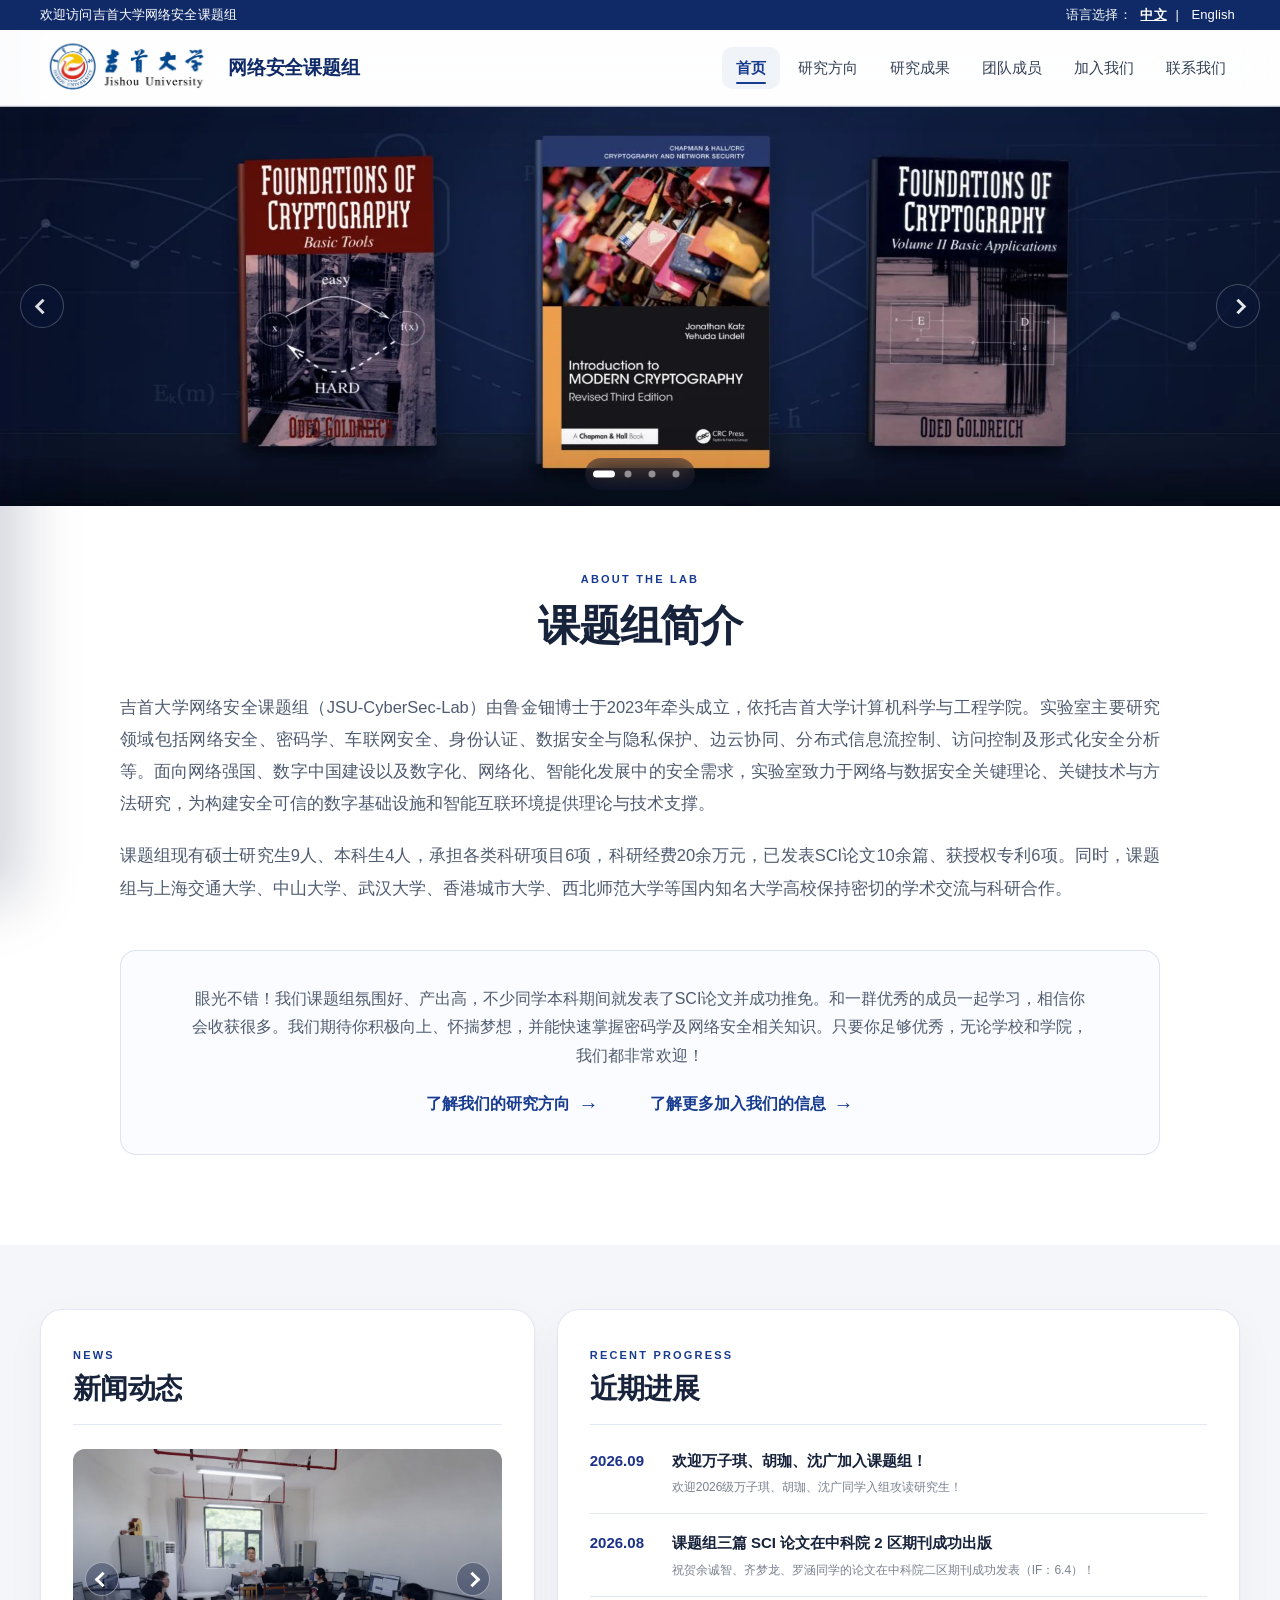
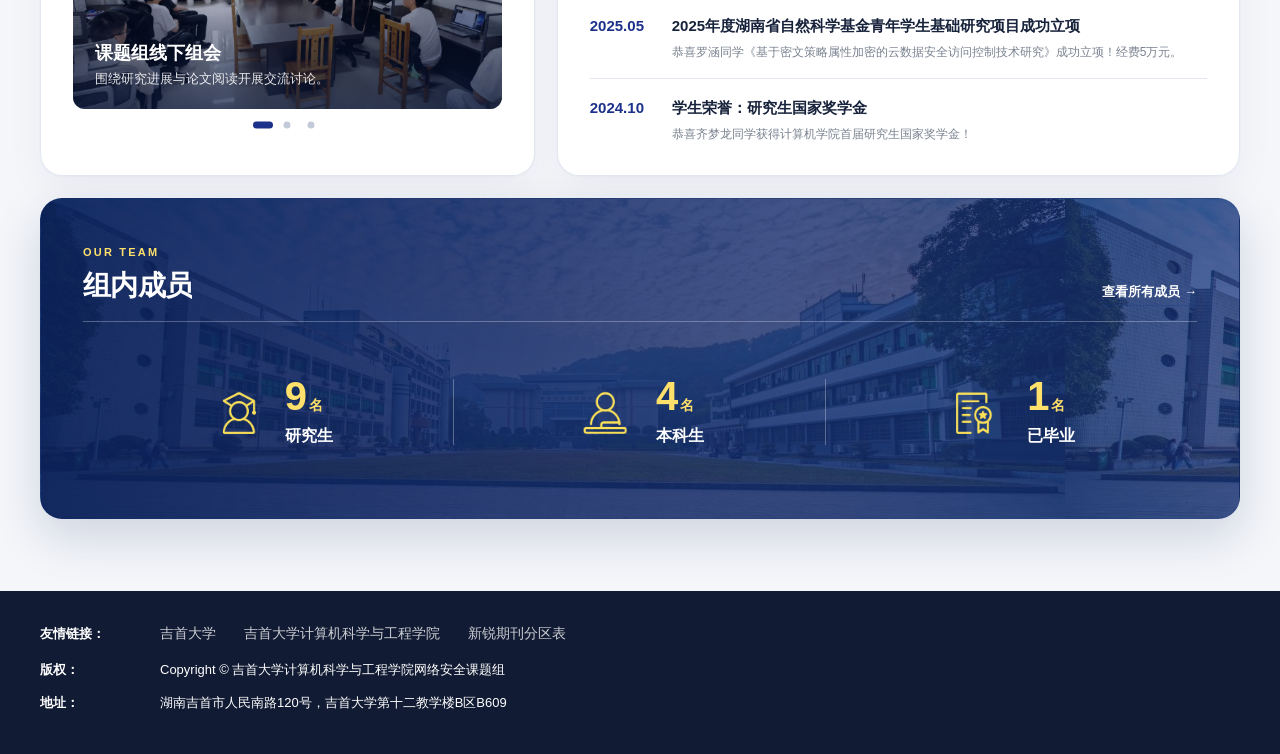
==== commit 1dc57bed: "Improve responsive layout and accessibility" ====
--- a/index.html
+++ b/index.html
@@ -7,7 +7,7 @@
     <meta name="theme-color" content="#102a68">
     <link rel="icon" type="image/png" sizes="512x512" href="assets/images/branding/jsu-favicon.png?v=20260823-cybersec-lab">
     <title data-i18n="page-title-home">首页 - 网络安全课题组</title>
-    <link rel="stylesheet" href="assets/css/site.css?v=20260823-i18n-v1">
+  <link rel="stylesheet" href="assets/css/site.css?v=20260824-accessibility-v5">
 </head>
 
 <body>
@@ -18,8 +18,8 @@
                 <div class="welcome" data-i18n="welcome">欢迎访问吉首大学网络安全课题组</div>
                 <div class="top_tel">
                     <span data-i18n="language">语言选择：</span>
-                    <a href="#" id="langZh" class="lang-switch active" data-i18n="lang-zh">中文</a>&nbsp;|&nbsp;
-                    <a href="#" id="langEn" class="lang-switch" data-i18n="lang-en">English</a>
+                    <a href="#" id="langZh" class="lang-switch active" data-lang="zh" data-i18n="lang-zh">中文</a>&nbsp;|&nbsp;
+                    <a href="#" id="langEn" class="lang-switch" data-lang="en" data-i18n="lang-en">English</a>
                 </div>
             </div>
         </div>
@@ -29,8 +29,8 @@
             <div class="container">
                 <div class="logo">
                     <a href="index.html">
-                        <img src="assets/images/branding/jishou-university-horizontal.png" alt="吉首大学校徽与校名" data-i18n-alt="logo-alt">
-                        <span class="header-title" data-i18n="site-title">网络安全课题组</span>
+                        <img src="assets/images/branding/jishou-university-horizontal.webp" width="720" height="321" alt="吉首大学校徽与校名" data-i18n-alt="logo-alt" decoding="async" fetchpriority="high">
+                        <span class="header-title"><span class="header-title-full" data-i18n="site-title">网络安全课题组</span><span class="header-title-compact" data-i18n="site-title-mobile">网络安全课题组</span></span>
                     </a>
                 </div>
                 <div class="nav">
@@ -50,10 +50,15 @@
 
     <!-- 侧边导航（移动端） -->
     <div class="opacity2" id="opacity2"></div>
-    <div class="model-leftnav" id="leftNav" aria-hidden="true">
-        <h1 class="model-leftnav-top"><span data-i18n="nav-menu">导航菜单</span></h1>
-        <div class="model-leftnav-main">
-            <ul class="nnav">
+    <div class="model-leftnav" id="leftNav" aria-hidden="true" inert>
+        <h2 class="model-leftnav-top"><span data-i18n="nav-menu">导航菜单</span></h2>
+        <div class="model-leftnav-main">
+            <div class="mobile-language-switch" role="group" aria-label="语言选择" data-i18n-aria-label="language-selection-label">
+                <span class="mobile-language-label" data-i18n="language">语言选择：</span>
+                <button type="button" class="lang-switch active" data-lang="zh" data-i18n="lang-zh" aria-pressed="true">中文</button>
+                <button type="button" class="lang-switch" data-lang="en" data-i18n="lang-en" aria-pressed="false">English</button>
+            </div>
+            <ul class="nnav">
                 <li><a href="index.html" class="ce" data-i18n="nav-home">首页</a></li>
                 <li><a href="research-directions/index.html" class="ce" data-i18n="nav-intro">研究方向</a></li>
                 <li><a href="research-results/index.html" class="ce" data-i18n="nav-research">研究成果</a></li>
@@ -64,44 +69,22 @@
         </div>
     </div>
 
-    <!-- 轮播图 -->
+    <main id="main-content">
+    <!-- 轮播图 -->
     <section class="hero-slider" id="model_banner">
         <div class="slider" id="slider">
             <div class="slides">
-                <div class="slide books-slide active" role="img" aria-label="三本密码学经典著作的图书陈列" data-i18n-aria-label="hero-books-alt">
-                    <div class="books-stage" aria-hidden="true">
-                        <div class="book-cover book-cover-left">
-                            <img src="assets/images/carousel/books/crypto-book-basic-tools.png" alt="">
-                        </div>
-                        <div class="book-cover book-cover-center">
-                            <img src="assets/images/carousel/books/crypto-book-modern-cryptography.png" alt="">
-                        </div>
-                        <div class="book-cover book-cover-right">
-                            <img src="assets/images/carousel/books/crypto-book-basic-applications.png" alt="">
-                        </div>
-                    </div>
-                </div>
-                <div class="slide journals-slide" role="img" aria-label="四本密码学与网络安全领域代表性期刊的封面陈列" data-i18n-aria-label="hero-journals-alt">
-                    <div class="journals-stage" aria-hidden="true">
-                        <div class="journal-cover journal-cover-tops">
-                            <img src="assets/images/carousel/journals/journal-acm-tops-ai.png" alt="">
-                        </div>
-                        <div class="journal-cover journal-cover-tifs">
-                            <img src="assets/images/carousel/journals/journal-ieee-tifs-ai.png" alt="">
-                        </div>
-                        <div class="journal-cover journal-cover-tdsc">
-                            <img src="assets/images/carousel/journals/journal-ieee-tdsc-ai.png" alt="">
-                        </div>
-                        <div class="journal-cover journal-cover-cryptology">
-                            <img src="assets/images/carousel/journals/journal-cryptology-ai.png" alt="">
-                        </div>
-                    </div>
-                </div>
-                <div class="slide awards-slide">
-                    <img src="assets/images/carousel/awards/awards-honors-carousel.png" alt="课题组奖项荣誉展示：国际奖荣誉8项以上、省级荣誉30项以上" data-i18n-alt="hero-awards-alt">
-                </div>
-                <div class="slide research-directions-slide">
-                    <img src="assets/images/carousel/research/research-directions-carousel.png" alt="课题组三个研究方向展示：身份认证、数据安全、分布式信息流控制" data-i18n-alt="hero-directions-alt">
+                <div class="slide books-slide active" aria-hidden="false">
+                    <img src="assets/images/carousel/books/cryptography-books-carousel.webp" width="1920" height="600" alt="三本密码学经典著作的图书陈列" data-i18n-alt="hero-books-alt" decoding="async" fetchpriority="high">
+                </div>
+                <div class="slide journals-slide" aria-hidden="true">
+                    <img src="assets/images/carousel/journals/security-journals-carousel.webp" width="1920" height="600" alt="四本密码学与网络安全领域代表性期刊的封面陈列" data-i18n-alt="hero-journals-alt" loading="lazy" decoding="async" fetchpriority="low">
+                </div>
+                <div class="slide awards-slide" aria-hidden="true">
+                    <img src="assets/images/carousel/awards/awards-honors-carousel.webp" width="1920" height="600" alt="课题组奖项荣誉展示：国际奖荣誉8项以上、省级荣誉30项以上" data-i18n-alt="hero-awards-alt" loading="lazy" decoding="async" fetchpriority="low">
+                </div>
+                <div class="slide research-directions-slide" aria-hidden="true">
+                    <img src="assets/images/carousel/research/research-directions-carousel.webp" width="1920" height="600" alt="课题组三个研究方向展示：身份认证、数据安全、分布式信息流控制" data-i18n-alt="hero-directions-alt" loading="lazy" decoding="async" fetchpriority="low">
                 </div>
             </div>
             <button class="nav prev" aria-label="上一张" data-i18n-aria-label="previous-slide"><span aria-hidden="true">‹</span></button>
@@ -116,7 +99,7 @@
             <section class="intro-content" aria-labelledby="home-intro-title">
                 <header class="intro-heading">
                     <span class="section-kicker" data-i18n="home-intro-kicker">ABOUT THE LAB</span>
-                    <h2 id="home-intro-title" data-i18n="home-intro-title">课题组简介</h2>
+                    <h1 id="home-intro-title" data-i18n="home-intro-title">课题组简介</h1>
                 </header>
                 <div class="intro-text">
                     <p data-i18n="home-intro-text1">吉首大学网络安全课题组（JSU-CyberSec-Lab）由鲁金钿博士于2023年牵头成立，依托吉首大学计算机科学与工程学院。实验室主要研究领域包括网络安全、密码学、车联网安全、身份认证、数据安全与隐私保护、边云协同、分布式信息流控制、访问控制及形式化安全分析等。面向网络强国、数字中国建设以及数字化、网络化、智能化发展中的安全需求，实验室致力于网络与数据安全关键理论、关键技术与方法研究，为构建安全可信的数字基础设施和智能互联环境提供理论与技术支撑。</p>
@@ -153,21 +136,21 @@
                     <div class="news-carousel" data-news-carousel aria-roledescription="carousel" aria-label="课题组新闻动态" data-i18n-aria-label="news-carousel-label">
                         <div class="news-carousel-viewport">
                             <article class="news-carousel-slide is-active" aria-hidden="false">
-                                <img src="assets/images/news/news-group-meeting.png" alt="课题组线下组会" data-i18n-alt="news-meeting-alt">
+                                <img src="assets/images/news/news-group-meeting.webp" width="1280" height="720" alt="课题组线下组会" data-i18n-alt="news-meeting-alt" loading="lazy" decoding="async">
                                 <div class="news-carousel-caption">
                                     <h3 data-i18n="home-news-slide1-title">课题组线下组会</h3>
                                     <p data-i18n="home-news-slide1-text">围绕研究进展与论文阅读开展交流讨论。</p>
                                 </div>
                             </article>
                             <article class="news-carousel-slide" aria-hidden="true">
-                                <img src="assets/images/news/news-research-guidance.png" alt="科研工作指导" data-i18n-alt="news-guidance-alt">
+                                <img src="assets/images/news/news-research-guidance.webp" width="1280" height="720" alt="科研工作指导" data-i18n-alt="news-guidance-alt" loading="lazy" decoding="async">
                                 <div class="news-carousel-caption">
                                     <h3 data-i18n="home-news-slide2-title">科研工作指导</h3>
                                     <p data-i18n="home-news-slide2-text">针对实验设计与论文写作开展细致指导。</p>
                                 </div>
                             </article>
                             <article class="news-carousel-slide" aria-hidden="true">
-                                <img src="assets/images/news/news-online-seminar.png" alt="线上论文研讨" data-i18n-alt="news-seminar-alt">
+                                <img src="assets/images/news/news-online-seminar.webp" width="1280" height="731" alt="线上论文研讨" data-i18n-alt="news-seminar-alt" loading="lazy" decoding="async">
                                 <div class="news-carousel-caption">
                                     <h3 data-i18n="home-news-slide3-title">线上论文研讨</h3>
                                     <p data-i18n="home-news-slide3-text">通过线上会议持续开展论文分享与学术讨论。</p>
@@ -176,7 +159,7 @@
                             <button class="news-carousel-control news-carousel-prev" type="button" data-news-prev aria-label="上一张新闻图片" data-i18n-aria-label="news-previous"><span aria-hidden="true">‹</span></button>
                             <button class="news-carousel-control news-carousel-next" type="button" data-news-next aria-label="下一张新闻图片" data-i18n-aria-label="news-next"><span aria-hidden="true">›</span></button>
                         </div>
-                        <div class="news-carousel-dots" role="tablist" aria-label="新闻图片切换">
+                        <div class="news-carousel-dots" role="group" aria-label="新闻图片切换" data-i18n-aria-label="news-carousel-navigation-label">
                             <button class="is-active" type="button" data-news-dot="0" aria-label="查看第 1 张新闻图片" aria-current="true"></button>
                             <button type="button" data-news-dot="1" aria-label="查看第 2 张新闻图片" aria-current="false"></button>
                             <button type="button" data-news-dot="2" aria-label="查看第 3 张新闻图片" aria-current="false"></button>
@@ -190,7 +173,6 @@
                             <span class="section-kicker">RECENT PROGRESS</span>
                             <h2 id="home-progress-title" data-i18n="home-progress-title">近期进展</h2>
                         </div>
-                        <a href="research-results/index.html" class="module-more" data-i18n="view-all-progress">查看全部</a>
                     </div>
                     <div class="progress-list">
                         <article class="progress-item progress-news-item">
@@ -250,6 +232,7 @@
             </section>
         </div>
     </section>
+    </main>
 
     <!-- 页脚 -->
     <div class="footer">
@@ -269,8 +252,8 @@
         </div>
     </div>
 
-    <script src="assets/js/i18n.js?v=20260823-i18n-v2"></script>
-    <script src="assets/js/common.js?v=20260823-i18n-v1"></script>
+  <script src="assets/js/i18n.js?v=20260824-accessibility-v7"></script>
+    <script src="assets/js/common.js?v=20260824-accessibility-v3"></script>
 </body>
 
 </html>
--- a/assets/css/site.css
+++ b/assets/css/site.css
@@ -1434,24 +1434,46 @@
 .news-carousel-dots {
     display: flex;
     justify-content: center;
-    gap: 7px;
-    padding-top: 13px;
+    gap: 0;
+    padding-top: 4px;
 }
 
 .news-carousel-dots button {
+    position: relative;
+    width: 24px;
+    height: 24px;
+    padding: 0;
+    background: transparent;
+    border: 0;
+    cursor: pointer;
+    transition: transform 120ms cubic-bezier(0.23, 1, 0.32, 1);
+}
+
+.news-carousel-dots button::before {
+    content: "";
+    position: absolute;
+    top: 50%;
+    left: 50%;
     width: 7px;
     height: 7px;
-    padding: 0;
     background: #c2cada;
-    border: 0;
     border-radius: 999px;
-    cursor: pointer;
-    transition: width 180ms ease, background-color 180ms ease;
+    transform: translate(-50%, -50%);
+    transition: width 180ms cubic-bezier(0.23, 1, 0.32, 1), background-color 180ms ease;
 }
 
 .news-carousel-dots button.is-active {
+    width: 24px;
+    background: transparent;
+}
+
+.news-carousel-dots button.is-active::before {
     width: 20px;
     background: #1c318a;
+}
+
+.news-carousel-dots button:active {
+    transform: scale(0.92);
 }
 
 .progress-list {
@@ -1775,10 +1797,18 @@
     align-items: baseline;
     flex-wrap: wrap;
     gap: 10px;
+    height: auto;
+    padding: 0;
+    overflow: visible;
     font-size: 24px;
     font-weight: 700;
     color: #1c318a;
     margin-bottom: 15px;
+    text-align: left;
+}
+
+.member-name::after {
+    display: none;
 }
 
 .member-title {
@@ -1915,7 +1945,7 @@
     text-align: left;
 }
 
-.profile-detail h4 {
+.profile-detail h3 {
     position: relative;
     margin-bottom: 14px;
     padding-left: 14px;
@@ -1923,7 +1953,7 @@
     font-size: 19px;
 }
 
-.profile-detail h4::before {
+.profile-detail h3::before {
     content: '';
     position: absolute;
     top: 3px;
@@ -2995,7 +3025,7 @@
     border-bottom: 1px solid #dfe3eb;
 }
 
-.publication-intro h2 {
+.publication-intro h1 {
     height: auto;
     margin-bottom: 14px;
     padding: 0;
@@ -3005,7 +3035,7 @@
     text-align: left;
 }
 
-.publication-intro h2::after {
+.publication-intro h1::after {
     display: none;
 }
 
@@ -3536,7 +3566,7 @@
     margin-bottom: 12px;
 }
 
-.intro-heading h2 {
+.intro-heading h1 {
     display: block;
     width: 100%;
     height: auto;
@@ -3550,7 +3580,7 @@
     white-space: normal;
 }
 
-.intro-heading h2::after {
+.intro-heading h1::after {
     display: none;
 }
 
@@ -3644,7 +3674,7 @@
         padding: 42px 0 60px;
     }
 
-    .intro-heading h2 {
+    .intro-heading h1 {
         font-size: 29px;
     }
 
@@ -3777,7 +3807,7 @@
     border-bottom: 1px solid var(--site-line);
 }
 
-.research-page .research-section-heading h2 {
+.research-page .research-section-heading :is(h1, h2) {
     width: auto;
     height: auto;
     min-height: 0;
@@ -3792,7 +3822,7 @@
     letter-spacing: -0.028em;
 }
 
-.research-page .research-section-heading h2::after {
+.research-page .research-section-heading :is(h1, h2)::after {
     content: none;
     display: none;
 }
@@ -3832,7 +3862,7 @@
     border-radius: 0;
 }
 
-.research-page .direction-card h3 {
+.research-page .direction-card h2 {
     margin: 0 0 16px;
     color: var(--site-ink);
     font-size: 23px;
@@ -4007,7 +4037,7 @@
         padding-bottom: 18px;
     }
 
-    .research-page .research-section-heading h2 {
+    .research-page .research-section-heading :is(h1, h2) {
         font-size: 28px;
     }
 
@@ -4125,7 +4155,7 @@
 }
 
 @media (max-width: 767px) {
-    .publication-intro h2 {
+    .publication-intro h1 {
         font-size: 28px;
     }
 
@@ -4372,7 +4402,7 @@
     background: linear-gradient(90deg, rgba(7, 18, 48, 0.68), rgba(7, 18, 48, 0.18) 62%, rgba(7, 18, 48, 0.08));
 }
 
-/* 密码学图书陈列：深蓝线稿背景、实体书脊和接触阴影。 */
+/* 密码学图书合成图加载前使用同色系背景，避免闪烁。 */
 .books-slide {
     overflow: hidden;
     background:
@@ -4382,116 +4412,7 @@
         linear-gradient(135deg, #07142f 0%, #0d2149 52%, #07152f 100%);
 }
 
-.books-stage {
-    position: absolute;
-    inset: 0;
-    z-index: 1;
-    perspective: 1400px;
-}
-
-.books-stage::before {
-    content: "";
-    position: absolute;
-    right: 0;
-    bottom: 0;
-    left: 0;
-    height: 18%;
-    border-top: 1px solid rgba(148, 176, 220, 0.16);
-    background:
-        linear-gradient(180deg, rgba(28, 48, 82, 0.2), rgba(3, 9, 23, 0.76)),
-        linear-gradient(90deg, #09152c, #101f3b 50%, #09152c);
-    box-shadow: inset 0 8px 24px rgba(0, 0, 0, 0.2);
-}
-
-.book-cover {
-    position: absolute;
-    transform-origin: 50% 88%;
-    transform-style: preserve-3d;
-    filter: drop-shadow(0 20px 18px rgba(0, 4, 16, 0.48));
-    will-change: transform;
-}
-
-.book-cover::before {
-    content: "";
-    position: absolute;
-    top: 1.2%;
-    bottom: 1.2%;
-    left: -12px;
-    z-index: 0;
-    width: 13px;
-    border-radius: 4px 0 0 4px;
-    background:
-        linear-gradient(90deg, rgba(0, 0, 0, 0.55), rgba(255, 255, 255, 0.16) 48%, rgba(0, 0, 0, 0.3)),
-        linear-gradient(180deg, var(--spine-top), var(--spine-bottom));
-    box-shadow: inset -1px 0 rgba(255, 255, 255, 0.15);
-    transform: translateZ(-2px) skewY(-2deg);
-}
-
-.book-cover::after {
-    content: "";
-    position: absolute;
-    right: -4%;
-    bottom: -3.5%;
-    left: -7%;
-    height: 5%;
-    border-radius: 50%;
-    background: rgba(0, 3, 13, 0.7);
-    filter: blur(9px);
-    transform: translateZ(-8px);
-}
-
-.book-cover img {
-    position: relative;
-    z-index: 1;
-    display: block;
-    width: auto;
-    height: 100%;
-    object-fit: contain;
-    border-radius: 2px 4px 4px 2px;
-    box-shadow:
-        inset -2px 0 rgba(255, 255, 255, 0.15),
-        1px 0 rgba(255, 255, 255, 0.08);
-}
-
-.book-cover-left {
-    --spine-top: #7e1712;
-    --spine-bottom: #35100f;
-    top: 13%;
-    left: 26%;
-    z-index: 2;
-    height: 72%;
-    transform: translateX(-50%) rotateY(-4deg) rotateZ(-0.7deg);
-}
-
-.book-cover-center {
-    --spine-top: #29477e;
-    --spine-bottom: #111f43;
-    top: 8%;
-    left: 50%;
-    z-index: 3;
-    height: 82%;
-    transform: translateX(-50%) translateZ(18px);
-}
-
-.book-cover-right {
-    --spine-top: #172137;
-    --spine-bottom: #060b16;
-    top: 13%;
-    left: 74%;
-    z-index: 2;
-    height: 72%;
-    transform: translateX(-50%) rotateY(4deg) rotateZ(0.7deg);
-}
-
-.books-slide::after {
-    z-index: 2;
-    pointer-events: none;
-    background:
-        linear-gradient(90deg, rgba(2, 8, 22, 0.24), transparent 20%, transparent 80%, rgba(2, 8, 22, 0.2)),
-        linear-gradient(180deg, rgba(0, 0, 0, 0.08), transparent 28%, transparent 78%, rgba(0, 0, 0, 0.18));
-}
-
-/* 密码学期刊陈列：延续图书页的展台逻辑，以轻微错位呈现四本实体刊物。 */
+/* 密码学期刊合成图加载前使用同色系背景，避免闪烁。 */
 .journals-slide {
     overflow: hidden;
     background:
@@ -4501,110 +4422,16 @@
         linear-gradient(135deg, #07142f 0%, #0d2149 52%, #07152f 100%);
 }
 
-.journals-stage {
-    position: absolute;
-    inset: 0;
-    z-index: 1;
-    perspective: 1500px;
-}
-
-.journals-stage::before {
-    content: "";
-    position: absolute;
-    right: 0;
-    bottom: 0;
-    left: 0;
-    height: 18%;
-    border-top: 1px solid rgba(148, 176, 220, 0.16);
-    background:
-        linear-gradient(180deg, rgba(28, 48, 82, 0.2), rgba(3, 9, 23, 0.76)),
-        linear-gradient(90deg, #09152c, #101f3b 50%, #09152c);
-    box-shadow: inset 0 8px 24px rgba(0, 0, 0, 0.2);
-}
-
-.journal-cover {
-    position: absolute;
-    top: 9%;
-    z-index: 2;
-    height: 73%;
-    transform-origin: 50% 90%;
-    transform-style: preserve-3d;
-    filter: drop-shadow(0 18px 16px rgba(0, 4, 16, 0.44));
-}
-
-.journal-cover::before {
-    content: "";
-    position: absolute;
-    top: 4px;
-    right: -7px;
-    bottom: 4px;
-    z-index: 0;
-    width: 8px;
-    border-radius: 0 3px 3px 0;
-    background: repeating-linear-gradient(90deg, #f9fafc 0 2px, #d8dee8 2px 3px);
-    box-shadow: inset 1px 0 rgba(22, 42, 80, 0.18);
-    transform: translateZ(-3px) skewY(0.8deg);
-}
-
-.journal-cover::after {
-    content: "";
-    position: absolute;
-    right: -6%;
-    bottom: -4%;
-    left: -5%;
-    z-index: -1;
-    height: 5%;
-    border-radius: 50%;
-    background: rgba(0, 3, 13, 0.68);
-    filter: blur(9px);
-    transform: translateZ(-8px);
-}
-
-.journal-cover img {
-    position: relative;
-    z-index: 1;
-    display: block;
-    width: auto;
-    height: 100%;
+/* 前两页与获奖、研究方向页统一为完整的 16:5 静态轮播图。 */
+.books-slide > img,
+.journals-slide > img {
     object-fit: contain;
-    border: 1px solid rgba(255, 255, 255, 0.14);
-    border-radius: 2px 4px 4px 2px;
-    background: #fff;
-    box-shadow: inset -2px 0 rgba(255, 255, 255, 0.16);
-}
-
-.journal-cover-tops {
-    left: 21%;
-    transform: translateX(-50%) rotateY(-4deg) rotateZ(-0.7deg);
-}
-
-.journal-cover-tifs {
-    left: 41.5%;
-    z-index: 3;
-    transform: translateX(-50%) translateZ(14px) rotateY(-1deg);
-}
-
-.journal-cover-tdsc {
-    left: 63%;
-    z-index: 3;
-    transform: translateX(-50%) translateZ(14px) rotateY(1deg);
-}
-
-.journal-cover-cryptology {
-    left: 83.5%;
-    transform: translateX(-50%) rotateY(4deg) rotateZ(0.7deg);
-}
-
+    object-position: center;
+}
+
+.books-slide::after,
 .journals-slide::after {
-    z-index: 2;
-    pointer-events: none;
-    background:
-        linear-gradient(90deg, rgba(2, 8, 22, 0.24), transparent 20%, transparent 80%, rgba(2, 8, 22, 0.2)),
-        linear-gradient(180deg, rgba(0, 0, 0, 0.08), transparent 28%, transparent 78%, rgba(0, 0, 0, 0.18));
-}
-
-.journals-caption {
-    z-index: 4;
+    display: none;
 }
 
 /* 研究方向页已经包含完整排版，保持原始 16:5 横幅构图。 */
@@ -4633,39 +4460,6 @@
 
 .awards-slide::after {
     display: none;
-}
-
-.books-caption {
-    position: absolute;
-    bottom: 18px;
-    left: clamp(24px, 4vw, 72px);
-    z-index: 3;
-    width: min(155px, calc(100% - 48px));
-    padding: 10px 14px;
-    color: #fff;
-    background: rgba(6, 24, 64, 0.58);
-    border: 1px solid rgba(255, 255, 255, 0.24);
-    border-radius: 14px;
-    box-shadow: 0 14px 34px rgba(3, 14, 42, 0.18);
-    -webkit-backdrop-filter: blur(14px) saturate(125%);
-    backdrop-filter: blur(14px) saturate(125%);
-}
-
-.books-caption h2,
-.books-caption p {
-    margin: 0;
-    color: inherit;
-}
-
-.books-caption h2 {
-    font-size: clamp(18px, 1.7vw, 23px);
-    line-height: 1.2;
-}
-
-.books-caption p {
-    margin-top: 4px;
-    font-size: clamp(12px, 1.05vw, 14px);
-    color: rgba(255, 255, 255, 0.8);
 }
 
 .caption {
@@ -4716,24 +4510,48 @@
 
 .dots {
     bottom: 16px;
-    gap: 7px;
-    padding: 6px 9px;
+    gap: 0;
+    padding: 4px 7px;
     background: rgba(10, 24, 61, 0.32);
     -webkit-backdrop-filter: blur(14px);
     backdrop-filter: blur(14px);
 }
 
 .dot {
+    position: relative;
+    width: 24px;
+    height: 24px;
+    padding: 0;
+    border: 0;
+    background: transparent;
+    transition: transform 120ms var(--ease-out-ui);
+}
+
+.dot::before {
+    content: "";
+    position: absolute;
+    top: 50%;
+    left: 50%;
     width: 7px;
     height: 7px;
-    border: 0;
+    border-radius: 999px;
     background: rgba(255, 255, 255, 0.5);
+    transform: translate(-50%, -50%);
     transition: width 180ms var(--ease-out-ui), background-color 160ms ease;
 }
 
 .dot.active {
+    width: 24px;
+    background: transparent;
+}
+
+.dot.active::before {
     width: 22px;
     background: #fff;
+}
+
+.dot:active {
+    transform: scale(0.92);
 }
 
 .home-updates,
@@ -4782,7 +4600,7 @@
 
 .home-module-heading h2,
 .roster-heading h2,
-.publication-intro h2,
+.publication-intro h1,
 .research-overview h2,
 .join-support h2,
 .join-admissions h2,
@@ -4904,7 +4722,7 @@
 .direction-card h2,
 .join-options h2,
 .join-support-grid h3,
-.profile-detail h4 {
+.profile-detail h3 {
     color: var(--site-ink);
     letter-spacing: -0.015em;
 }
@@ -4973,7 +4791,7 @@
     transition: color 160ms ease, background-color 160ms ease, border-color 160ms ease, transform 120ms var(--ease-out-ui);
 }
 
-.profile-detail h4::before {
+.profile-detail h3::before {
     width: 3px;
     background: var(--site-blue);
 }
@@ -5032,7 +4850,7 @@
     border-bottom-color: var(--site-line);
 }
 
-.publication-intro h2 {
+.publication-intro h1 {
     font-size: clamp(32px, 4vw, 42px);
 }
 
@@ -5123,6 +4941,11 @@
     transition: opacity 160ms ease, transform 140ms var(--ease-out-ui), background-color 160ms ease;
 }
 
+.back-to-top.is-visible {
+    opacity: 1;
+    pointer-events: auto;
+}
+
 .model-leftnav {
     width: min(82%, 360px);
     background: rgba(255, 255, 255, 0.96);
@@ -5235,44 +5058,6 @@
 
     .slider {
         height: 320px;
-    }
-
-    .books-caption {
-        bottom: 14px;
-        left: 14px;
-        padding: 10px 12px 9px;
-        border-radius: 11px;
-    }
-
-    .books-caption p {
-        display: none;
-    }
-
-    .journal-cover {
-        top: 18%;
-        height: 46%;
-    }
-
-    .journal-cover-tops {
-        left: 17%;
-        height: 43%;
-    }
-
-    .journal-cover-tifs {
-        top: 15%;
-        left: 39%;
-        height: 50%;
-    }
-
-    .journal-cover-tdsc {
-        top: 15%;
-        left: 62%;
-        height: 50%;
-    }
-
-    .journal-cover-cryptology {
-        left: 84%;
-        height: 44%;
     }
 
     .caption {
@@ -5518,6 +5303,10 @@
     margin-bottom: 18px;
 }
 
+.contact-main-grid > * {
+    min-width: 0;
+}
+
 .contact-details-card,
 .contact-map-card,
 .contact-resources {
@@ -5544,19 +5333,14 @@
 
 .contact-details-card h2 {
     position: relative;
-    padding-bottom: 14px;
+    height: auto;
+    padding-bottom: 0;
+    overflow: visible;
     text-align: center;
 }
 
 .contact-details-card h2::after {
-    content: "";
-    position: absolute;
-    bottom: 0;
-    left: 50%;
-    width: 42px;
-    height: 3px;
-    margin-left: -21px;
-    background: var(--site-blue);
+    display: none;
 }
 
 .contact-details-card h2,
@@ -5871,8 +5655,8 @@
 
 .contact-resources-heading {
     margin-bottom: 17px;
-    padding-bottom: 16px;
-    border-bottom: 1px solid var(--site-line);
+    padding-bottom: 0;
+    border-bottom: 0;
 }
 
 .contact-resources-heading .section-kicker {
@@ -5880,7 +5664,15 @@
 }
 
 .contact-resources h2 {
+    height: auto;
+    padding: 0;
+    overflow: visible;
     font-size: 23px;
+    text-align: left;
+}
+
+.contact-resources h2::after {
+    display: none;
 }
 
 .contact-resource-grid {
@@ -5945,6 +5737,10 @@
         grid-template-columns: 1fr;
     }
 
+    .contact-mail-tip {
+        white-space: normal;
+    }
+
     .contact-map-card {
         min-height: 396px;
     }
@@ -6042,7 +5838,7 @@
     display: block;
 }
 
-.join-panel-heading h2,
+.join-panel-heading :is(h1, h2),
 .lab-life-heading h2,
 .join-contact-panel h2 {
     height: auto;
@@ -6057,7 +5853,7 @@
     text-align: left;
 }
 
-.join-panel-heading h2::after,
+.join-panel-heading :is(h1, h2)::after,
 .lab-life-heading h2::after,
 .join-contact-panel h2::after {
     display: none;
@@ -6100,13 +5896,20 @@
     letter-spacing: 0.08em;
 }
 
-.join-opportunity-card h3 {
+.join-opportunity-card h2 {
+    height: auto;
     margin-bottom: 13px;
+    padding: 0;
+    overflow: visible;
     color: var(--site-ink);
     font-size: 23px;
     font-weight: 720;
     letter-spacing: -0.025em;
     line-height: 1.35;
+}
+
+.join-opportunity-card h2::after {
+    display: none;
 }
 
 .join-opportunity-card > p,
@@ -6503,7 +6306,7 @@
     border-bottom: 1px solid rgba(23, 59, 143, 0.14);
 }
 
-.join-panel-heading h2,
+.join-panel-heading :is(h1, h2),
 .lab-life-heading h2,
 .join-contact-panel h2,
 .join-dual-heading h2 {
@@ -6538,7 +6341,7 @@
     color: rgba(23, 59, 143, 0.45);
 }
 
-.join-opportunity-card h3 {
+.join-opportunity-card h2 {
     margin-bottom: 16px;
     font-size: 22px;
 }
@@ -6565,6 +6368,7 @@
 }
 
 .join-dual-panel {
+    min-width: 0;
     padding: 34px 42px;
     background: transparent;
     border: 0;
@@ -6923,6 +6727,10 @@
         border-left: 0;
     }
 
+    .join-support .join-dual-list p {
+        white-space: normal;
+    }
+
     .join-contact-panel {
         grid-template-columns: 1fr auto;
     }
@@ -7029,3 +6837,285 @@
         transition: none;
     }
 }
+
+/* ===== 统一响应式页眉与移动导航 ===== */
+.mobile-language-switch {
+    display: flex;
+    align-items: center;
+    gap: 8px;
+    padding: 16px 20px;
+    border-bottom: 1px solid var(--site-line);
+    background: var(--site-blue-soft);
+}
+
+.mobile-language-label {
+    margin-right: auto;
+    color: var(--site-muted);
+    font-size: 14px;
+    font-weight: 650;
+}
+
+.mobile-language-switch .lang-switch {
+    min-width: 66px;
+    min-height: 38px;
+    padding: 7px 12px;
+    color: var(--site-blue);
+    font: inherit;
+    font-size: 14px;
+    font-weight: 600;
+    line-height: 1.2;
+    background: #fff;
+    border: 1px solid rgba(23, 59, 143, 0.2);
+    border-radius: 9px;
+    cursor: pointer;
+    transition: color 160ms ease, background-color 160ms ease, border-color 160ms ease, transform 120ms var(--ease-out-ui);
+}
+
+.mobile-language-switch .lang-switch.active {
+    color: #fff;
+    background: var(--site-blue);
+    border-color: var(--site-blue);
+    text-decoration: none;
+}
+
+.mobile-language-switch .lang-switch:active {
+    transform: scale(0.97);
+}
+
+.header-title-compact {
+    display: none;
+}
+
+body.nav-open {
+    overflow: hidden;
+}
+
+.nav ul li a {
+    white-space: nowrap;
+}
+
+@media (max-width: 1100px) {
+    .header {
+        position: relative;
+        top: auto;
+        height: 72px;
+    }
+
+    .header .container {
+        height: 72px;
+        padding-top: 0;
+        padding-bottom: 0;
+        flex-wrap: nowrap;
+    }
+
+    .logo {
+        flex: 1 1 auto;
+        min-width: 0;
+        max-width: calc(100% - 50px);
+        height: 72px;
+    }
+
+    .logo a,
+    .header-title {
+        min-width: 0;
+    }
+
+    .header-title {
+        overflow: hidden;
+        text-overflow: ellipsis;
+        white-space: nowrap;
+    }
+
+    .nav {
+        display: none;
+    }
+
+    .model-navbtn {
+        display: block;
+        flex: 0 0 38px;
+        margin-left: 12px;
+    }
+
+    .opacity2 {
+        z-index: 1100;
+    }
+
+    .model-leftnav {
+        z-index: 1110;
+    }
+}
+
+@media (max-width: 767px) {
+    .header,
+    .header .container,
+    .logo {
+        height: 68px;
+    }
+
+    .logo img {
+        width: clamp(112px, 32vw, 142px);
+        height: 52px;
+    }
+
+    .header-title {
+        font-size: 14px;
+    }
+}
+
+@media (max-width: 480px) {
+    .header-title-full {
+        display: none;
+    }
+
+    .header-title-compact {
+        display: inline;
+    }
+}
+
+@media (max-width: 360px) {
+    .logo img {
+        width: 104px;
+    }
+
+    .header-title {
+        font-size: 13px;
+        letter-spacing: -0.02em;
+    }
+}
+
+/* ===== 首页首屏：平板与手机采用不同的内容密度 ===== */
+.slider {
+    height: min(31.25vw, 450px);
+    touch-action: pan-y;
+}
+
+@media (min-width: 768px) and (max-width: 1100px) {
+    /* 两张合成图均为 16:5；平板按原始比例展示，避免 contain 产生上下空场。 */
+    .slider {
+        height: 31.25vw;
+        min-height: 240px;
+        max-height: 344px;
+    }
+
+    .slider .nav {
+        width: 40px;
+        height: 40px;
+    }
+
+    .slider .nav.prev {
+        left: 14px;
+    }
+
+    .slider .nav.next {
+        right: 14px;
+    }
+
+    .dots {
+        bottom: 10px;
+    }
+
+    .home-intro {
+        padding: 42px 0 64px;
+    }
+
+    .intro-heading {
+        margin-bottom: 24px;
+    }
+
+    .intro-heading > .section-kicker {
+        margin-bottom: 10px;
+    }
+
+    .intro-heading h1 {
+        font-size: 34px;
+    }
+
+    .home-intro .intro-text p {
+        font-size: 16px;
+        line-height: 1.8;
+        text-align: left;
+    }
+
+    .home-intro .intro-text p + p {
+        margin-top: 16px;
+    }
+
+    .intro-invitation {
+        margin-top: 30px;
+    }
+}
+
+@media (max-width: 767px) {
+    .slider {
+        height: clamp(150px, 42vw, 190px);
+    }
+
+    .slider .nav {
+        display: none;
+    }
+
+    .dots {
+        bottom: 6px;
+    }
+
+    .home-intro {
+        padding: 34px 0 52px;
+    }
+
+    .intro-heading {
+        margin-bottom: 20px;
+    }
+
+    .intro-heading > .section-kicker {
+        margin-bottom: 9px;
+        font-size: 12px;
+    }
+
+    .intro-heading h1 {
+        font-size: 28px;
+    }
+
+    .home-intro .intro-text p {
+        font-size: 15.5px;
+        line-height: 1.78;
+        text-align: left;
+    }
+
+    .home-intro .intro-text p + p {
+        margin-top: 15px;
+    }
+
+    .intro-invitation {
+        margin-top: 28px;
+        padding: 22px 18px;
+    }
+}
+
+@media (max-width: 380px) {
+    .slider {
+        height: 150px;
+    }
+}
+
+/* 固定页头下的分组锚点需要预留滚动空间。 */
+#graduate-heading,
+#undergraduate-heading,
+#alumni-heading {
+    scroll-margin-top: 116px;
+}
+
+@media (max-width: 1100px) {
+    #graduate-heading,
+    #undergraduate-heading,
+    #alumni-heading {
+        scroll-margin-top: 88px;
+    }
+}
+
+@media (max-width: 767px) {
+    #graduate-heading,
+    #undergraduate-heading,
+    #alumni-heading {
+        scroll-margin-top: 20px;
+    }
+}
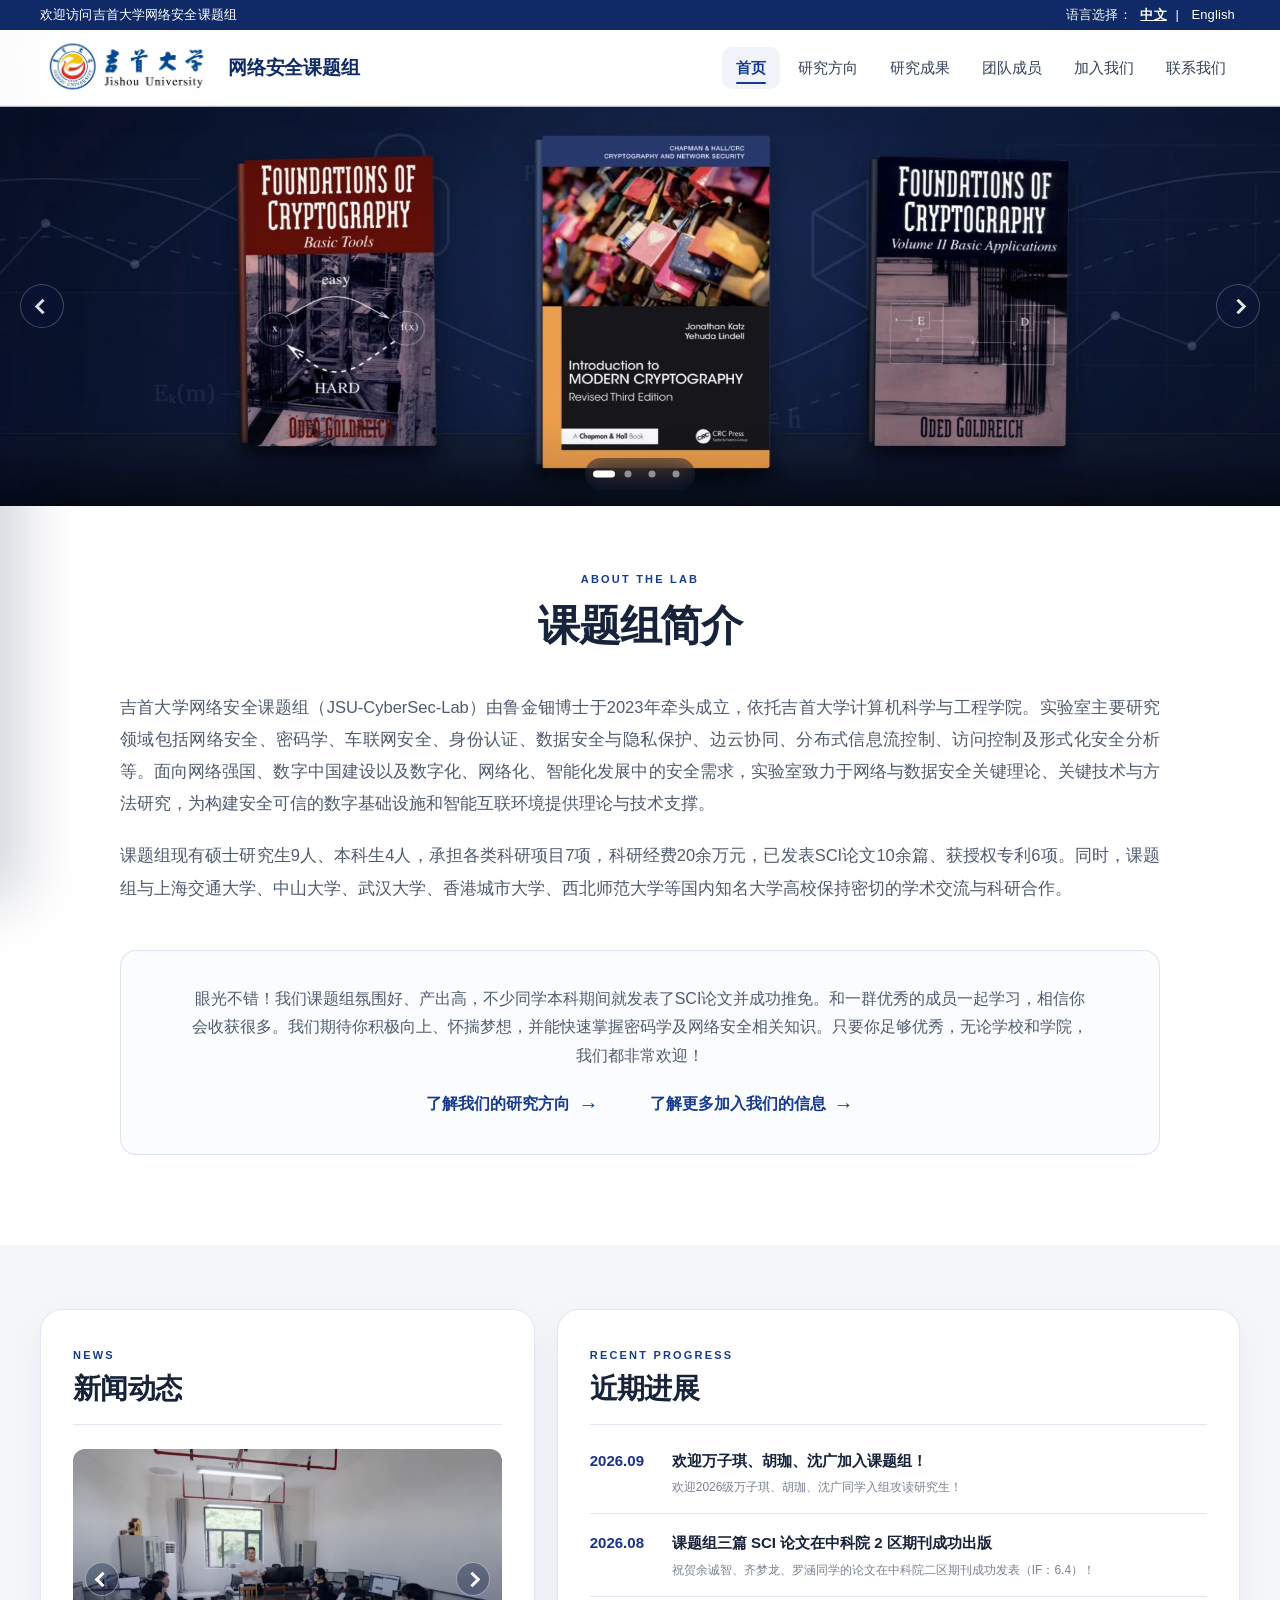
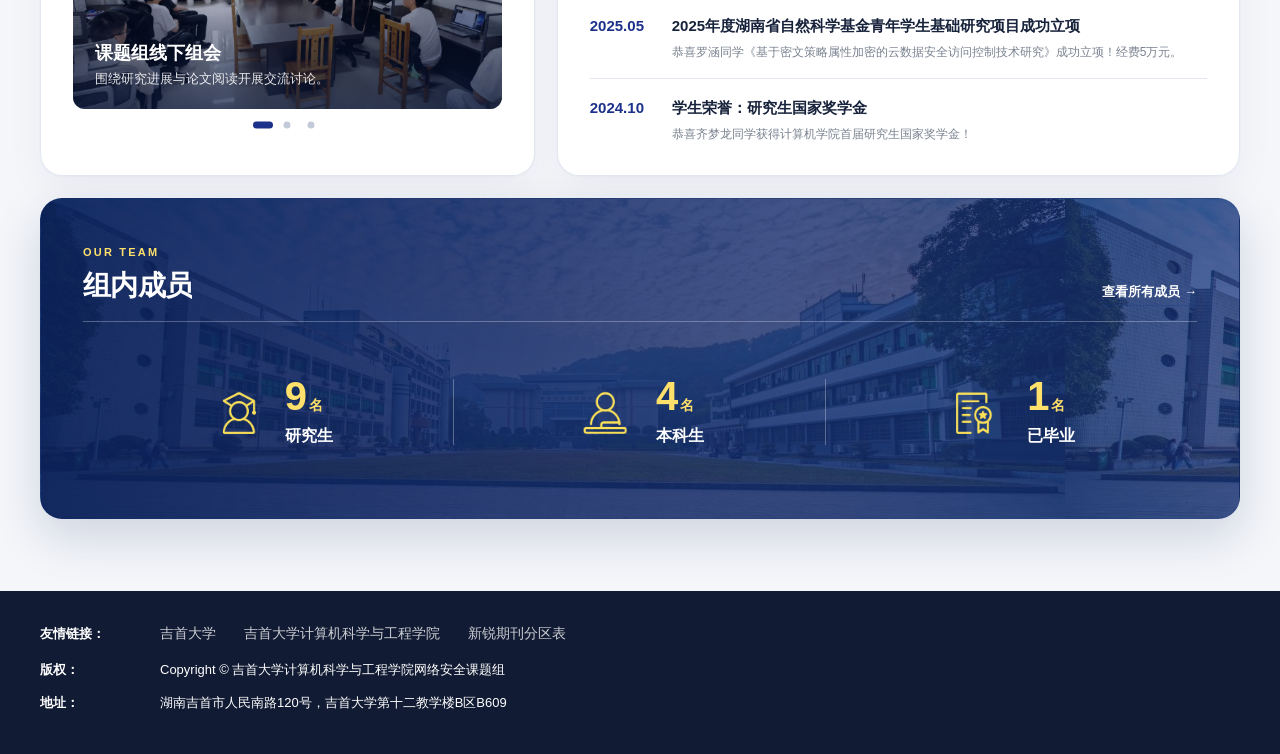
==== commit 22523f9a: "Add Hunan education research project" ====
--- a/index.html
+++ b/index.html
@@ -103,7 +103,7 @@
                 </header>
                 <div class="intro-text">
                     <p data-i18n="home-intro-text1">吉首大学网络安全课题组（JSU-CyberSec-Lab）由鲁金钿博士于2023年牵头成立，依托吉首大学计算机科学与工程学院。实验室主要研究领域包括网络安全、密码学、车联网安全、身份认证、数据安全与隐私保护、边云协同、分布式信息流控制、访问控制及形式化安全分析等。面向网络强国、数字中国建设以及数字化、网络化、智能化发展中的安全需求，实验室致力于网络与数据安全关键理论、关键技术与方法研究，为构建安全可信的数字基础设施和智能互联环境提供理论与技术支撑。</p>
-                    <p data-i18n="home-intro-text2">课题组现有硕士研究生9人、本科生4人，承担各类科研项目6项，科研经费20余万元，已发表SCI论文10余篇、获授权专利6项。同时，课题组与上海交通大学、中山大学、武汉大学、香港城市大学、西北师范大学等国内知名大学高校保持密切的学术交流与科研合作。</p>
+                    <p data-i18n="home-intro-text2">课题组现有硕士研究生9人、本科生4人，承担各类科研项目7项，科研经费20余万元，已发表SCI论文10余篇、获授权专利6项。同时，课题组与上海交通大学、中山大学、武汉大学、香港城市大学、西北师范大学等国内知名大学高校保持密切的学术交流与科研合作。</p>
                 </div>
                 <aside class="intro-invitation" aria-label="进一步了解课题组" data-i18n-aria-label="home-intro-aside-label">
                     <p data-i18n="home-intro-pathways-text">眼光不错！我们课题组氛围好、产出高，不少同学本科期间就发表了SCI论文并成功推免。和一群优秀的成员一起学习，相信你会收获很多。我们期待你积极向上、怀揣梦想，并能快速掌握密码学及网络安全相关知识。只要你足够优秀，无论学校和学院，我们都非常欢迎！</p>
@@ -252,7 +252,7 @@
         </div>
     </div>
 
-  <script src="assets/js/i18n.js?v=20260824-accessibility-v7"></script>
+  <script src="assets/js/i18n.js?v=20260826-projects-v1"></script>
     <script src="assets/js/common.js?v=20260824-accessibility-v3"></script>
 </body>
 
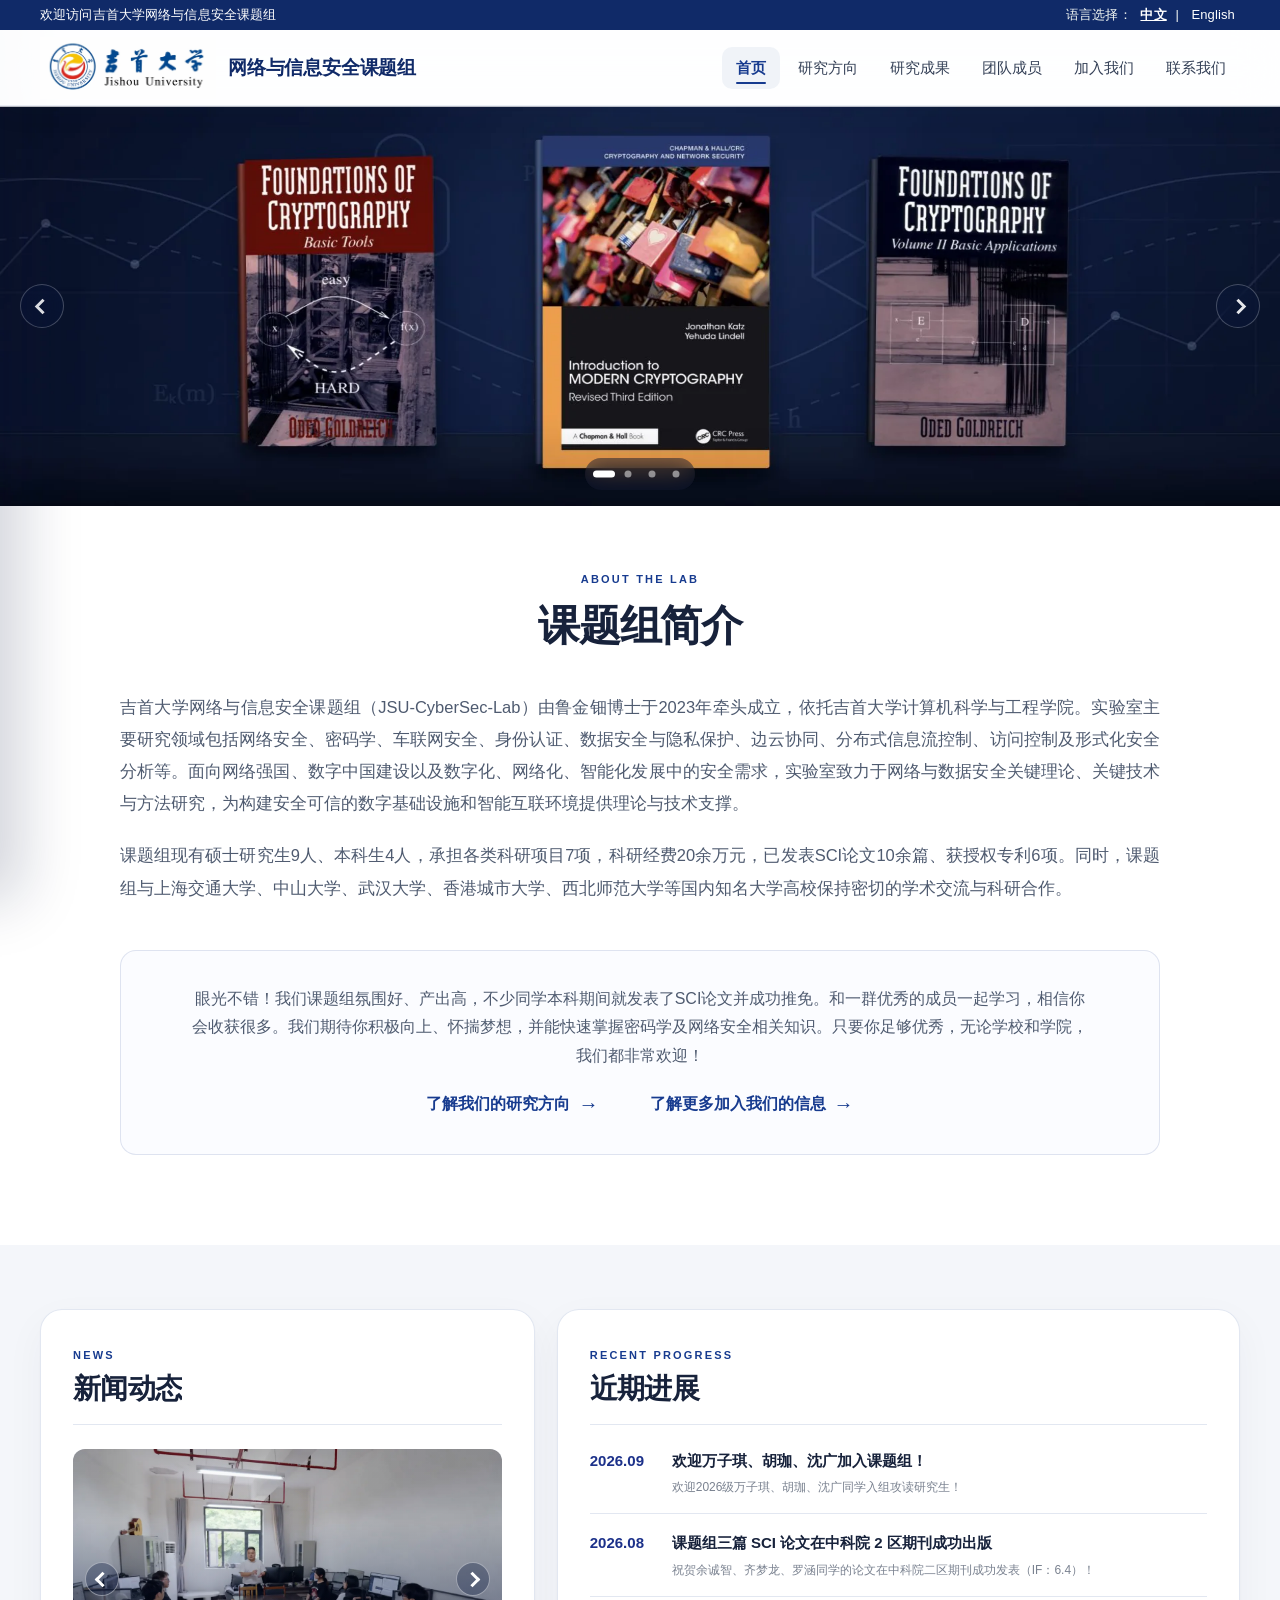
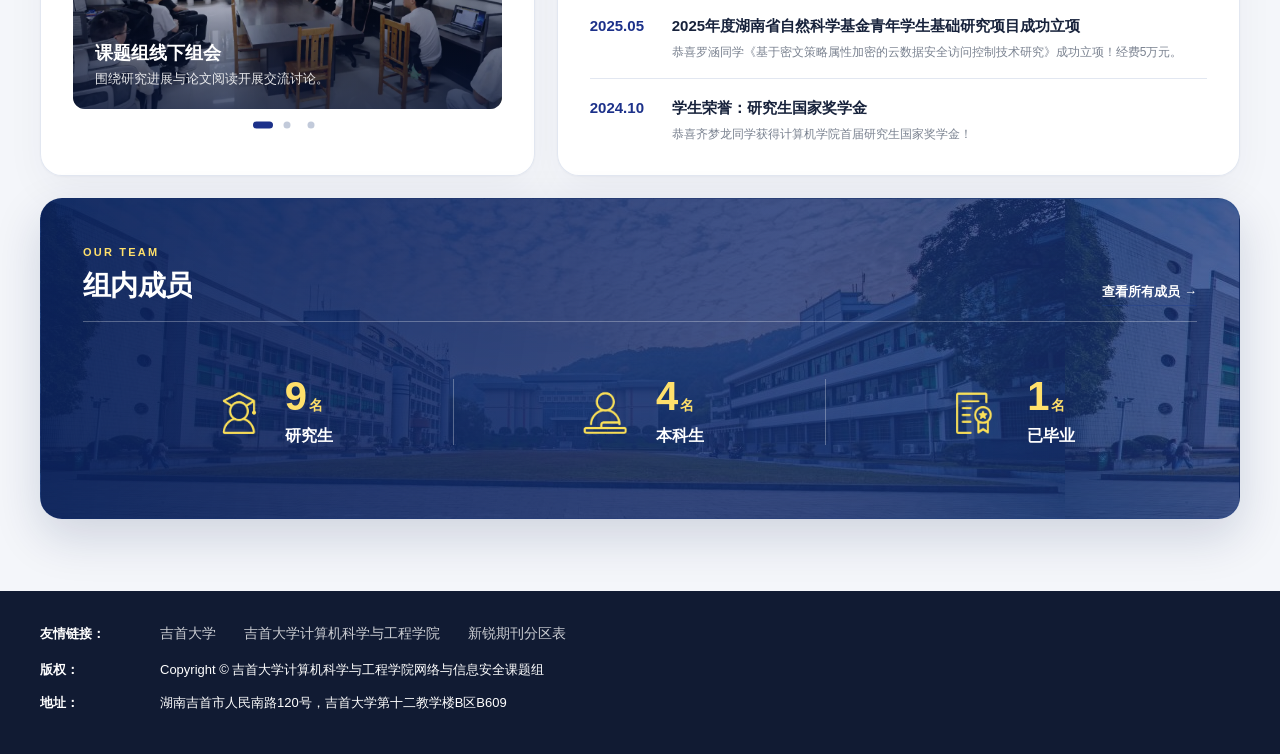
==== commit e35da0ad: "Rename cybersecurity research lab branding" ====
--- a/index.html
+++ b/index.html
@@ -6,7 +6,7 @@
     <meta name="viewport" content="width=device-width, initial-scale=1.0">
     <meta name="theme-color" content="#102a68">
     <link rel="icon" type="image/png" sizes="512x512" href="assets/images/branding/jsu-favicon.png?v=20260823-cybersec-lab">
-    <title data-i18n="page-title-home">首页 - 网络安全课题组</title>
+    <title data-i18n="page-title-home">首页 - 网络与信息安全课题组</title>
   <link rel="stylesheet" href="assets/css/site.css?v=20260824-accessibility-v5">
 </head>
 
@@ -15,7 +15,7 @@
     <div class="topper">
         <div class="top">
             <div class="container">
-                <div class="welcome" data-i18n="welcome">欢迎访问吉首大学网络安全课题组</div>
+                <div class="welcome" data-i18n="welcome">欢迎访问吉首大学网络与信息安全课题组</div>
                 <div class="top_tel">
                     <span data-i18n="language">语言选择：</span>
                     <a href="#" id="langZh" class="lang-switch active" data-lang="zh" data-i18n="lang-zh">中文</a>&nbsp;|&nbsp;
@@ -30,7 +30,7 @@
                 <div class="logo">
                     <a href="index.html">
                         <img src="assets/images/branding/jishou-university-horizontal.webp" width="720" height="321" alt="吉首大学校徽与校名" data-i18n-alt="logo-alt" decoding="async" fetchpriority="high">
-                        <span class="header-title"><span class="header-title-full" data-i18n="site-title">网络安全课题组</span><span class="header-title-compact" data-i18n="site-title-mobile">网络安全课题组</span></span>
+                        <span class="header-title"><span class="header-title-full" data-i18n="site-title">网络与信息安全课题组</span><span class="header-title-compact" data-i18n="site-title-mobile">网络与信息安全课题组</span></span>
                     </a>
                 </div>
                 <div class="nav">
@@ -102,7 +102,7 @@
                     <h1 id="home-intro-title" data-i18n="home-intro-title">课题组简介</h1>
                 </header>
                 <div class="intro-text">
-                    <p data-i18n="home-intro-text1">吉首大学网络安全课题组（JSU-CyberSec-Lab）由鲁金钿博士于2023年牵头成立，依托吉首大学计算机科学与工程学院。实验室主要研究领域包括网络安全、密码学、车联网安全、身份认证、数据安全与隐私保护、边云协同、分布式信息流控制、访问控制及形式化安全分析等。面向网络强国、数字中国建设以及数字化、网络化、智能化发展中的安全需求，实验室致力于网络与数据安全关键理论、关键技术与方法研究，为构建安全可信的数字基础设施和智能互联环境提供理论与技术支撑。</p>
+                    <p data-i18n="home-intro-text1">吉首大学网络与信息安全课题组（JSU-CyberSec-Lab）由鲁金钿博士于2023年牵头成立，依托吉首大学计算机科学与工程学院。实验室主要研究领域包括网络安全、密码学、车联网安全、身份认证、数据安全与隐私保护、边云协同、分布式信息流控制、访问控制及形式化安全分析等。面向网络强国、数字中国建设以及数字化、网络化、智能化发展中的安全需求，实验室致力于网络与数据安全关键理论、关键技术与方法研究，为构建安全可信的数字基础设施和智能互联环境提供理论与技术支撑。</p>
                     <p data-i18n="home-intro-text2">课题组现有硕士研究生9人、本科生4人，承担各类科研项目7项，科研经费20余万元，已发表SCI论文10余篇、获授权专利6项。同时，课题组与上海交通大学、中山大学、武汉大学、香港城市大学、西北师范大学等国内知名大学高校保持密切的学术交流与科研合作。</p>
                 </div>
                 <aside class="intro-invitation" aria-label="进一步了解课题组" data-i18n-aria-label="home-intro-aside-label">
@@ -246,13 +246,13 @@
                             <li><a href="https://www.xr-scholar.com/" target="_blank" rel="noopener noreferrer" data-i18n="link-xr">新锐期刊分区表</a></li>
                         </ul>
                 </div>
-                <div class="footer-row copyright"><span class="footer-label" data-i18n="footer-copyright-label">版权：</span><span data-i18n="footer-copyright-text">Copyright © 吉首大学计算机科学与工程学院网络安全课题组</span></div>
+                <div class="footer-row copyright"><span class="footer-label" data-i18n="footer-copyright-label">版权：</span><span data-i18n="footer-copyright-text">Copyright © 吉首大学计算机科学与工程学院网络与信息安全课题组</span></div>
                 <div class="footer-row contact"><span class="footer-label" data-i18n="footer-address-label">地址：</span><span data-i18n="footer-address-text">湖南吉首市人民南路120号，吉首大学第十二教学楼B区B609</span></div>
             </div>
         </div>
     </div>
 
-  <script src="assets/js/i18n.js?v=20260826-projects-v1"></script>
+  <script src="assets/js/i18n.js?v=20260910-brand-v2"></script>
     <script src="assets/js/common.js?v=20260824-accessibility-v3"></script>
 </body>
 
